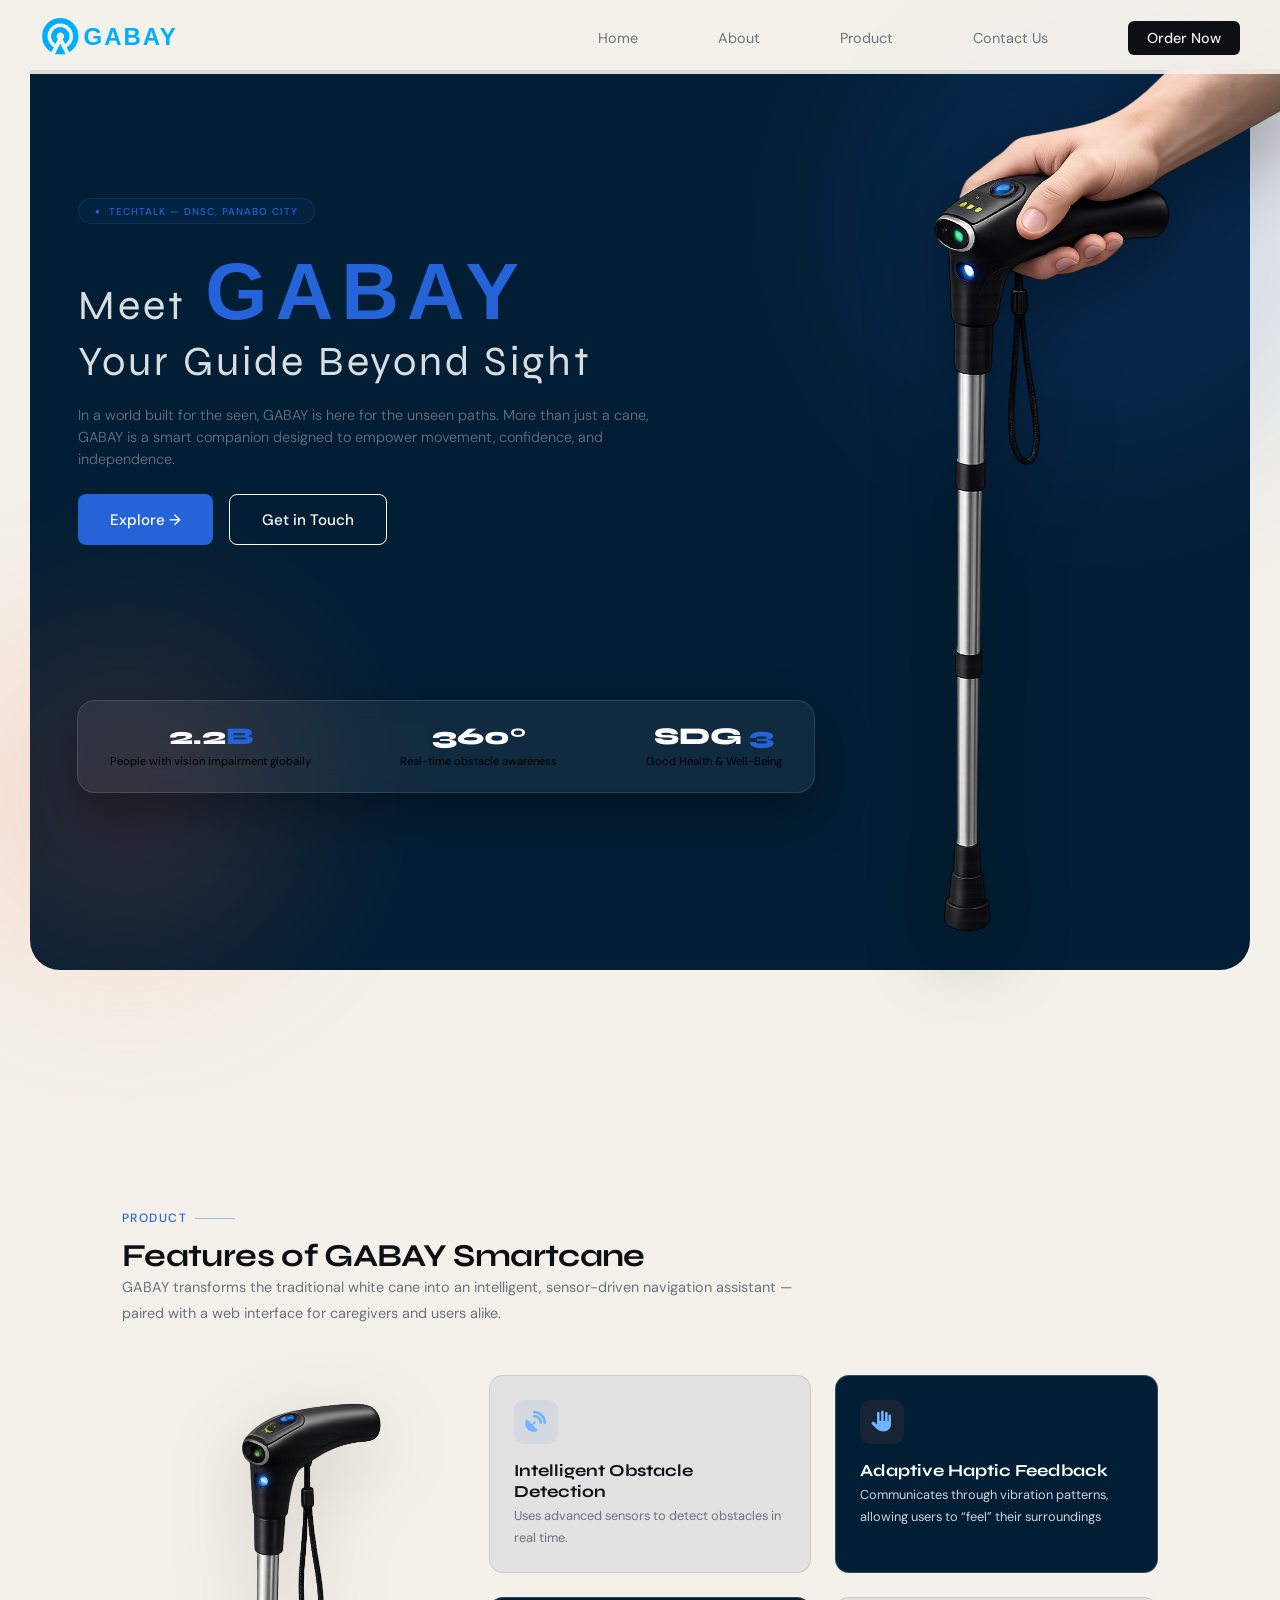
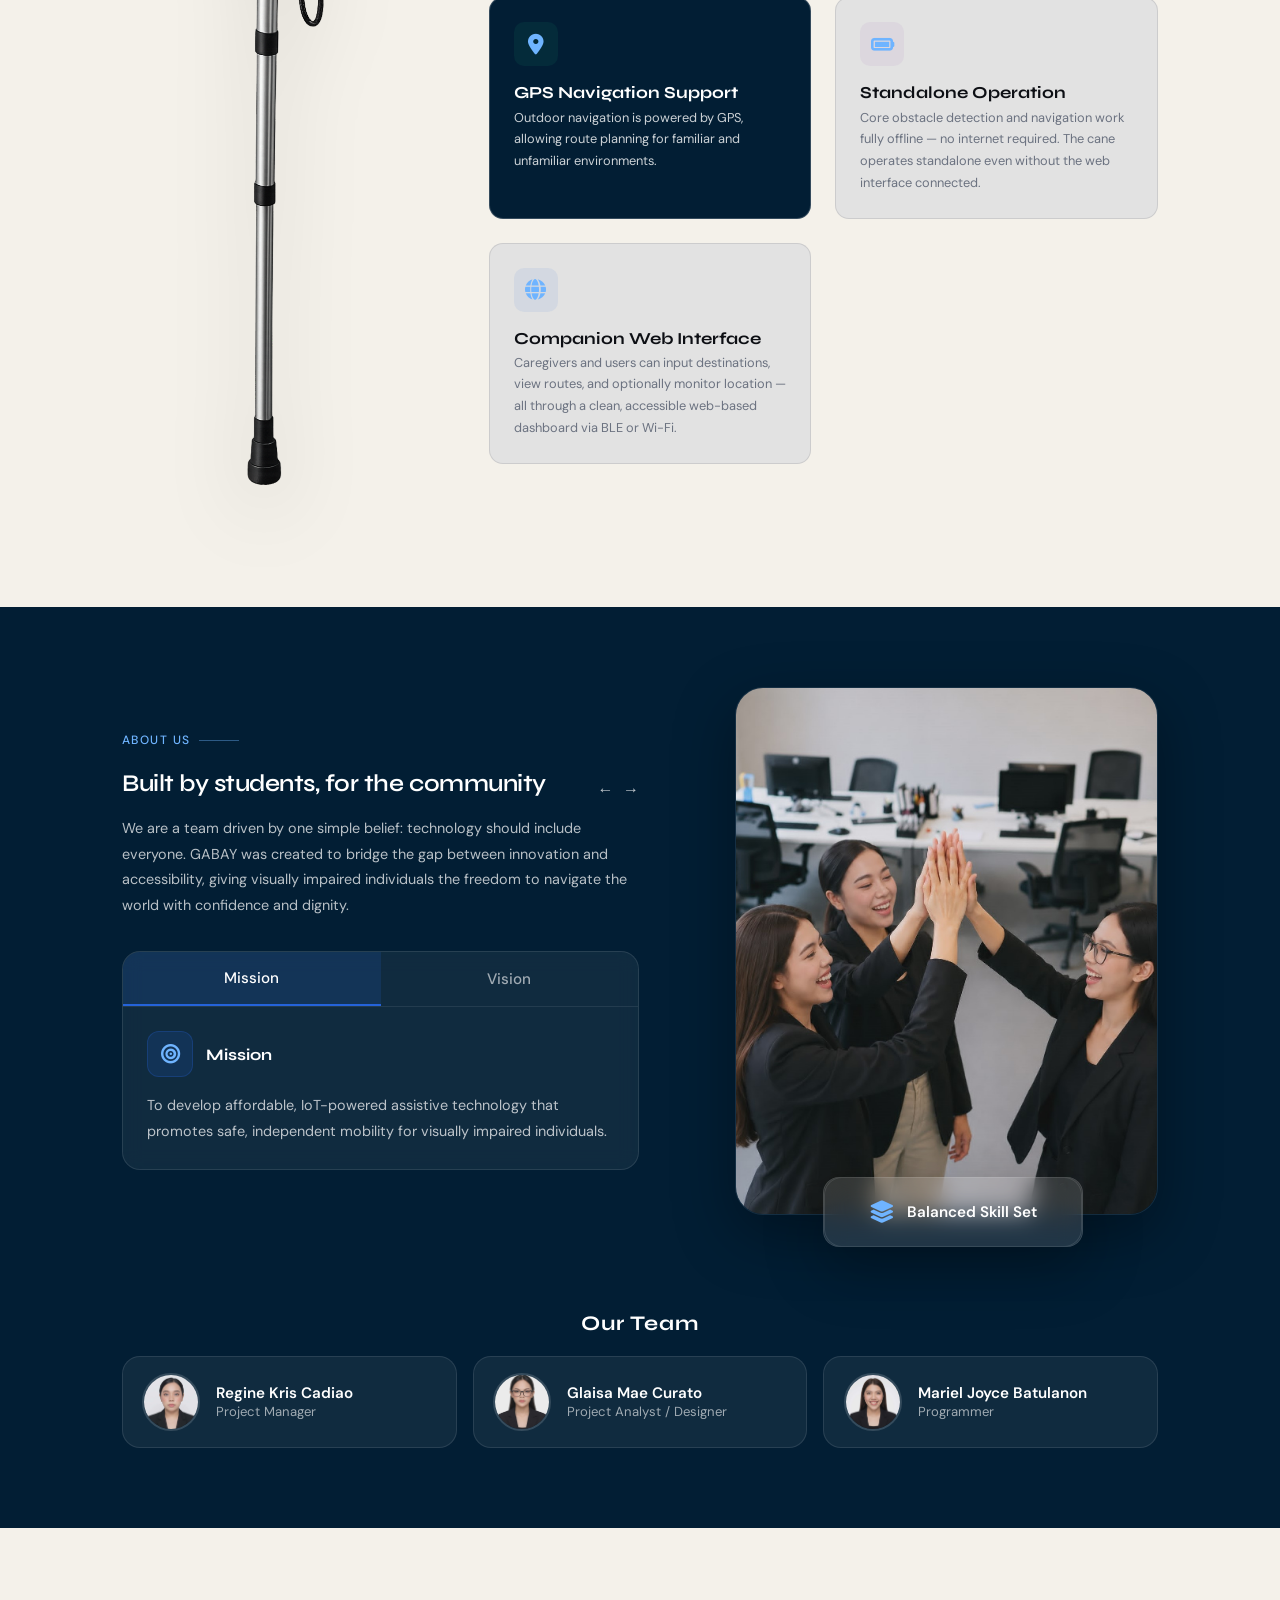
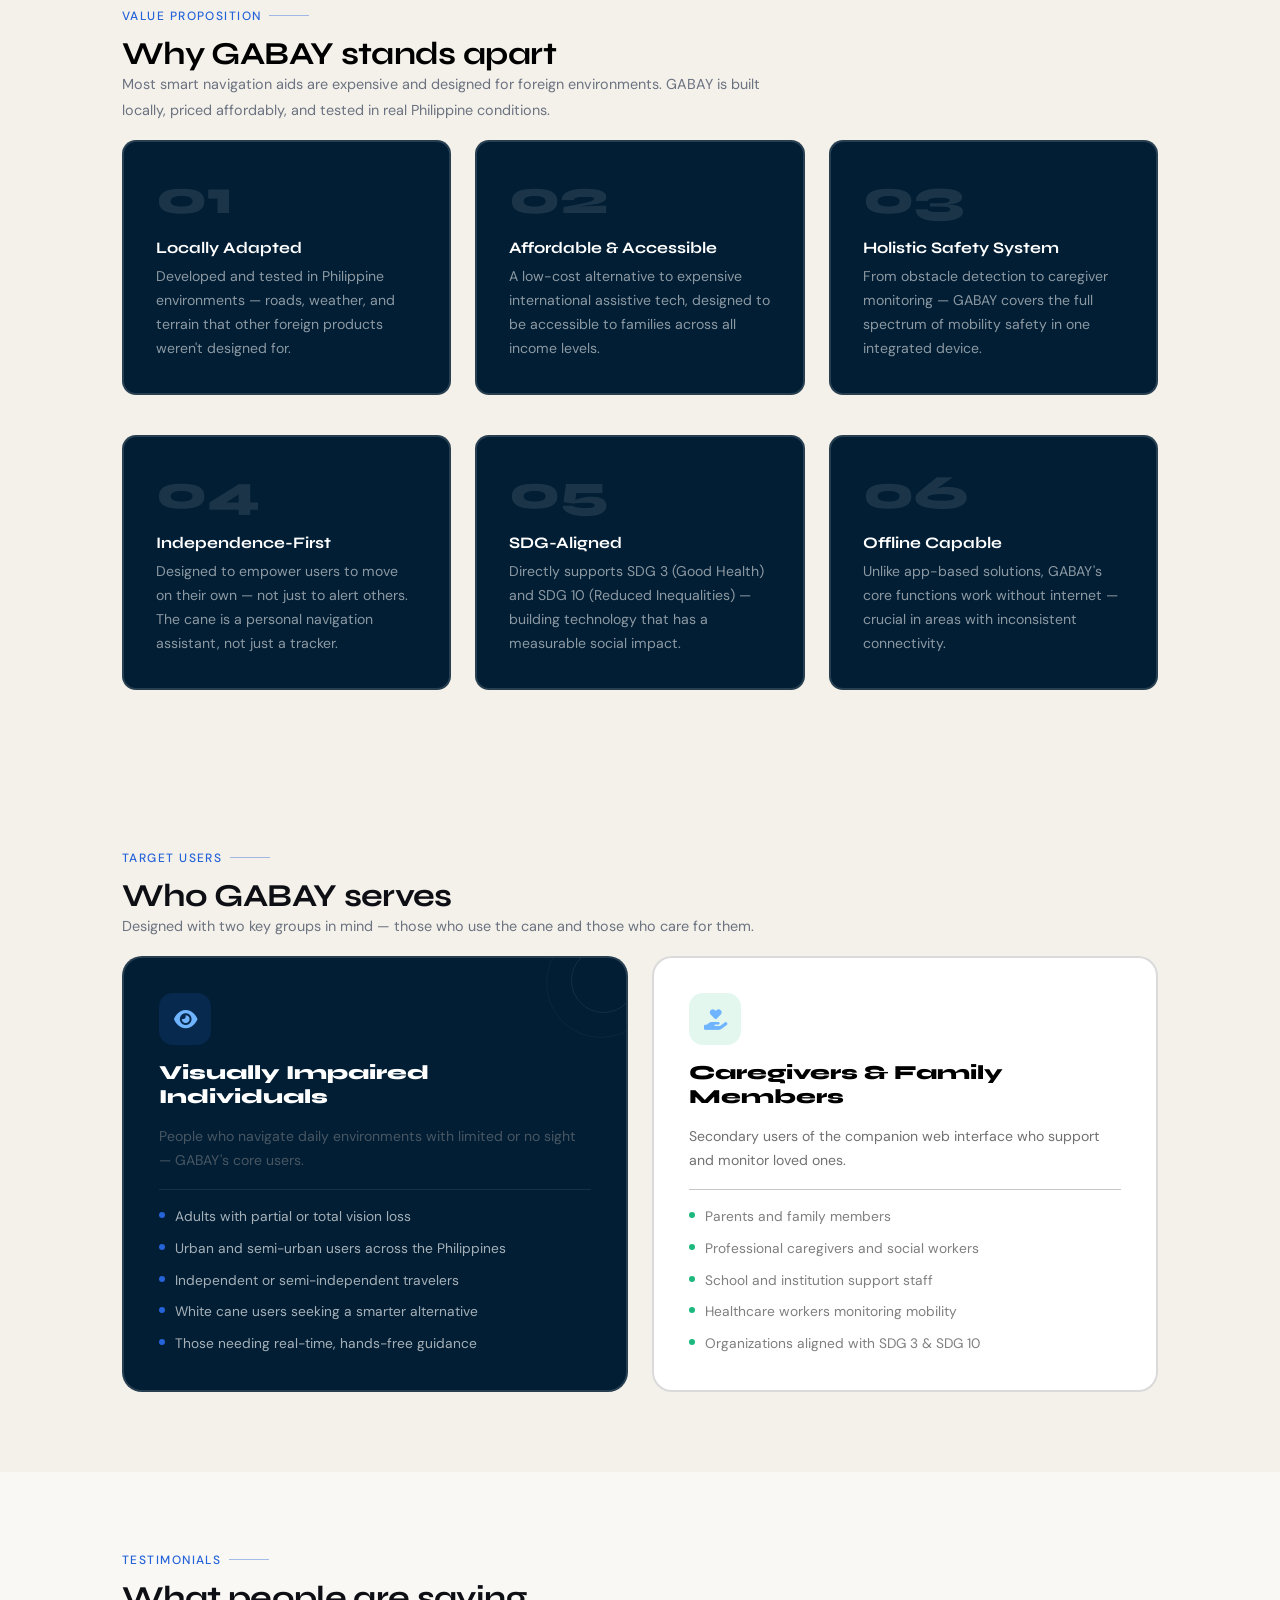
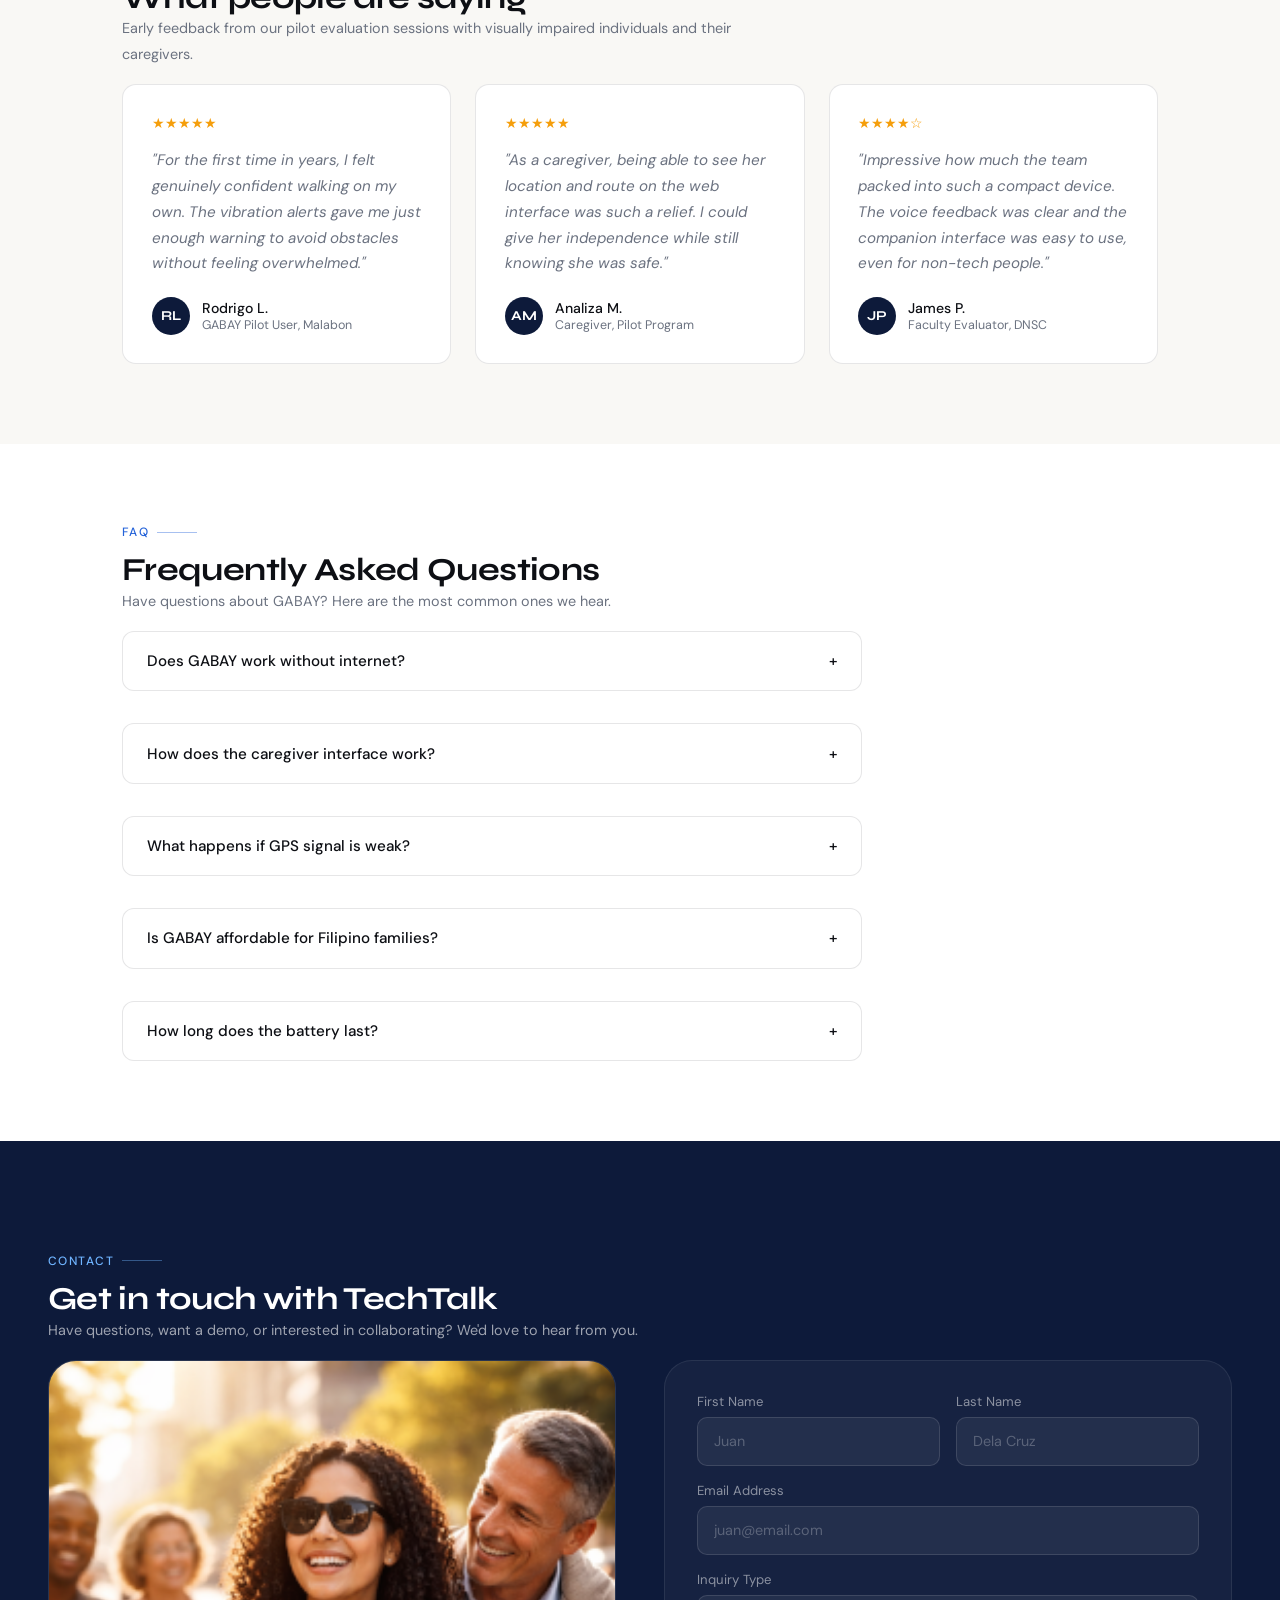
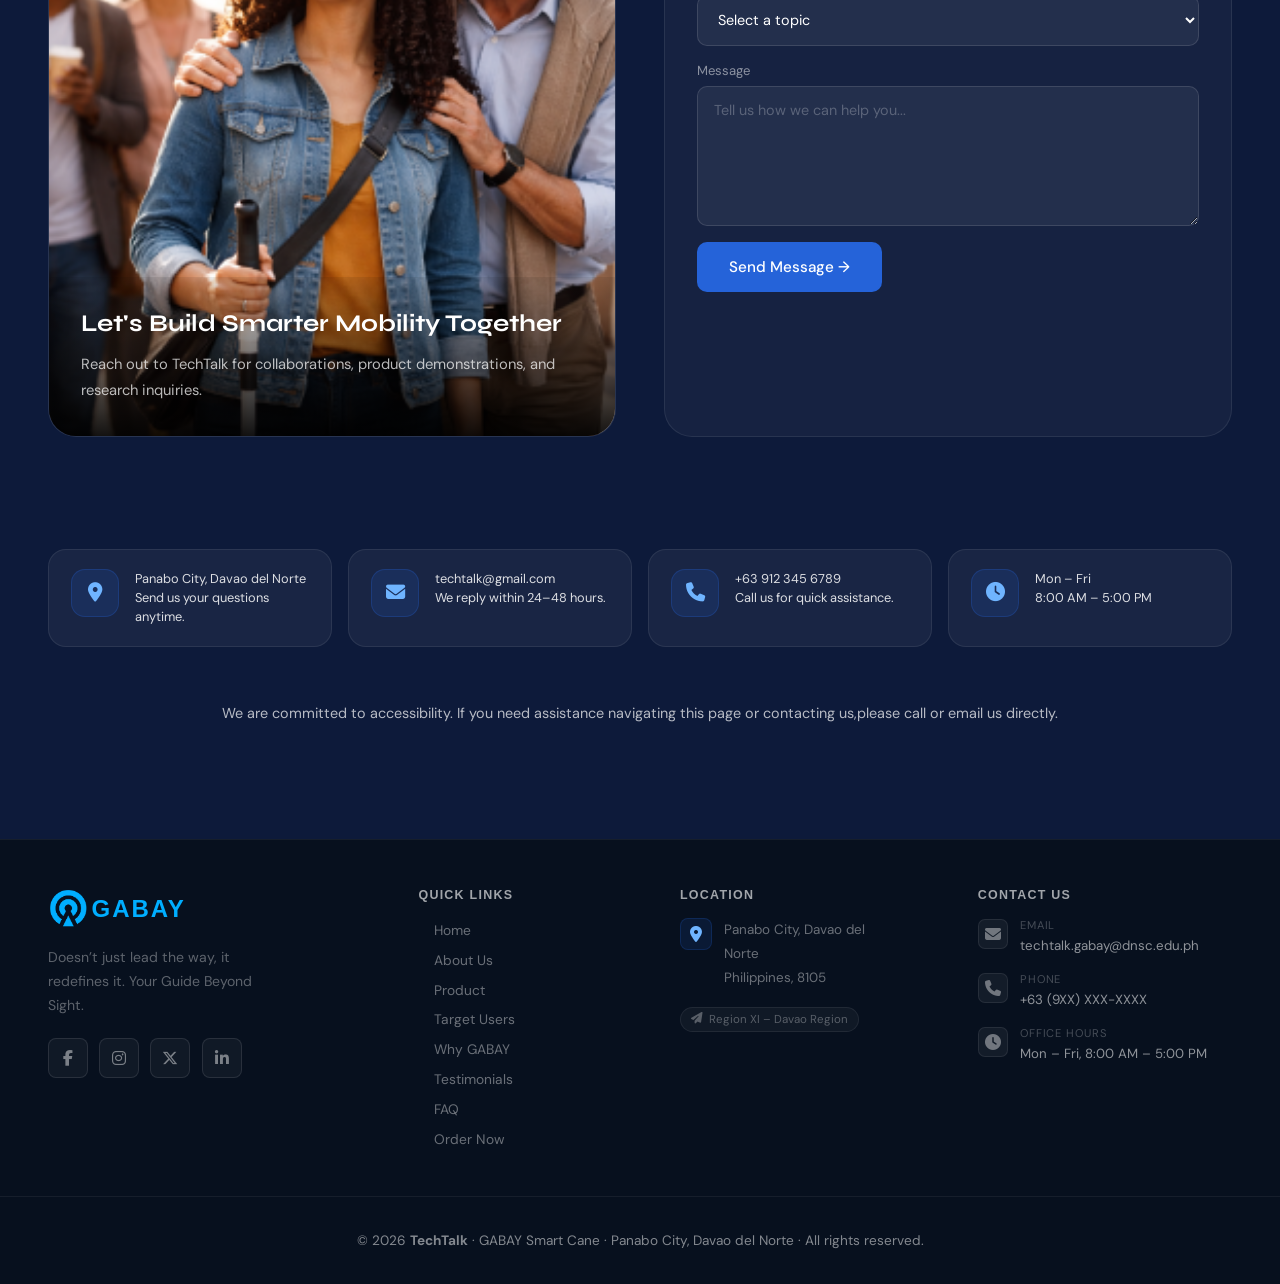
==== Gabay/index.html @ b5e3636e "Add files via upload" ====
<!DOCTYPE html>
<html lang="en">

<head>
    <meta charset="UTF-8">
    <meta name="viewport" content="width=device-width, initial-scale=1.0">
    <title>GABAY — Smart Cane Navigation System | TechTalk</title>
    <link rel="preconnect" href="https://fonts.googleapis.com">
    <link
        href="https://fonts.googleapis.com/css2?family=Syne:wght@400;600;700;800&family=DM+Sans:ital,wght@0,300;0,400;0,500;1,300&display=swap"
        rel="stylesheet">
    <link rel="stylesheet" href="https://cdnjs.cloudflare.com/ajax/libs/font-awesome/6.5.0/css/all.min.css">
    <link rel="stylesheet" href="css/index.css">
</head>

<body>

    <!--------------------------- NAV --------------------------->
    <nav id="navbar">
        <a href="#home" class="nav-logo">
            <img src="images/GABAY_Logo.png" alt="GABAY Logo" class="nav-logo-img">
            <span>GABAY</span>
        </a>
        <ul class="nav-links" id="navLinks">
            <li><a href="#home">Home</a></li>
            <li><a href="#about">About</a></li>
            <li><a href="#product">Product</a></li>
            <li><a href="#contact">Contact Us</a></li>
            <li><a href="order.html" class="nav-cta">Order Now</a></li>
        </ul>
        <button class="hamburger" id="hamburger" aria-label="Toggle menu">
            <span></span><span></span><span></span>
        </button>
    </nav>

    <!--------------------------- HOME --------------------------->
    <div class="hero-wrapper">
        <section id="home">

            <div class="hero-grid-bg"></div>
            <div class="hero-blob blob1"></div>
            <div class="hero-blob blob2"></div>
            <div class="hero-content">
                <div class="hero-tag">TechTalk — DNSC, Panabo City</div>
                <h1><span class="hero-subtitle">Meet</span> <em>GABAY</em><br> <span class="hero-subtitle">Your Guide
                        Beyond Sight</span></h1>
                <p class="hero-sub">In a world built for the seen, GABAY is here for the unseen paths. More than just a
                    cane, GABAY is a smart companion designed to empower movement, confidence, and independence. </p>

                <img src="images/Canee.png" alt="Smart Cane" class="hero-image">
                <div class="hero-actions">
                    <a href="#product" class="btn-primary">Explore →</a>
                    <a href="#contact" class="btn-outline">Get in Touch</a>
                </div>
                <div class="hero-stats-card">

                    <div class="hero-stats">
                        <div class="stat">
                            <div class="stat-num">2.2<span>B</span></div>
                            <div class="stat-label">People with vision impairment globally</div>
                        </div>

                        <div class="stat">
                            <div class="stat-num">360°</div>
                            <div class="stat-label">Real-time obstacle awareness</div>
                        </div>

                        <div class="stat">
                            <div class="stat-num">SDG <span>3</span></div>
                            <div class="stat-label">Good Health & Well-Being</div>
                        </div>
                    </div>

                </div>
            </div>
        </section>
    </div>

    <!--------------------------- PRODUCT --------------------------->
    <section id="product">
        <div class="section-wrap">
            <div class="section-label reveal">Product</div>
            <h2 class="reveal">Features of GABAY Smartcane</h2>
            <p class="section-intro reveal">GABAY transforms the traditional white cane into an intelligent,
                sensor-driven navigation assistant — paired with a web interface for caregivers and users alike.</p>
            <div class="product-layout">
                <div class="product-image-box">
                    <img src="images/Cane.png" alt="Smart Cane" class="product-image">
                </div>
                <div class="features-grid">
                    <div class="feature-card reveal">
                        <div class="feature-icon"><i class="fa-solid fa-satellite-dish"></i></i></div>
                        <h3> Intelligent Obstacle Detection</h3>
                        <p>Uses advanced sensors to detect obstacles in real time.
                    </div>
                    <div class="feature-card reveal">
                        <div class="feature-icon"><i class="fa-solid fa-hand"></i></div>
                        <h3> Adaptive Haptic Feedback</h3>
                        <p>Communicates through vibration patterns, allowing users to “feel” their surroundings
                    </div>

                    <div class="feature-card reveal">
                        <div class="feature-icon"><i class="fa-solid fa-location-dot"></i></div>
                        <h3>GPS Navigation Support</h3>
                        <p>Outdoor navigation is powered by GPS, allowing route planning for familiar and unfamiliar
                            environments.</p>
                    </div>

                    <div class="feature-card reveal">
                        <div class="feature-icon"><i class="fa-solid fa-battery-full"></i></div>
                        <h3> Standalone Operation</h3>
                        <p>Core obstacle detection and navigation work fully offline — no internet required. The
                            cane
                            operates standalone even without the web interface connected.</p>
                    </div>

                    <div class="feature-card reveal">
                        <div class="feature-icon"><i class="fa-solid fa-globe"></i></div>
                        <h3>Companion Web Interface</h3>
                        <p>Caregivers and users can input destinations, view routes, and optionally monitor location
                            —
                            all
                            through a clean, accessible web-based dashboard via BLE or Wi-Fi.</p>
                    </div>
                </div>
            </div>
        </div>
    </section>

    <!--------------------------- ABOUT --------------------------->
    <section id="about">

        <div class="section-wrap">

            <!-- TOP GRID -->
            <div class="about-grid">

                <!-- LEFT -->
                <div class="about-text-block reveal">

                    <div class="section-label">
                        About Us
                    </div>

                    <div class="about-slider">

                        <!-- TOP ROW: title + arrows -->
                        <div class="about-slider-header">
                            <h2 class="about-title">
                                Built by students, for the community
                            </h2>

                            <div class="about-slider-controls">
                                <button onclick="showAbout('text1')">←</button>
                                <button onclick="showAbout('text2')">→</button>
                            </div>
                        </div>

                        <!-- SLIDER TEXT -->
                        <p class="about-text active" id="text1">
                            We are a team driven by one simple belief: technology should include everyone.

                            GABAY was created to bridge the gap between innovation and accessibility, giving visually
                            impaired individuals the freedom to navigate the world with confidence and dignity.
                        </p>

                        <p class="about-text" id="text2">
                            By combining smart technology with purposeful design, we aim to turn everyday challenges
                            into
                            opportunities for independence. GABAY is not just a product, it’s a step toward a more
                            inclusive future, where no one is left behind.
                        </p>

                    </div>


                    <!-- MISSION VISION -->
                    <div class="mv-box">

                        <!-- TABS -->
                        <div class="mv-tabs">
                            <button class="mv-tab active" onclick="showMV('mission', this)">
                                Mission
                            </button>

                            <button class="mv-tab" onclick="showMV('vision', this)">
                                Vision
                            </button>
                        </div>

                        <!-- MISSION -->
                        <div class="mv-content active" id="mission">

                            <div class="mv-header">
                                <div class="mv-icon">
                                    <i class="fa-solid fa-bullseye"></i>
                                </div>

                                <h4>
                                    Mission
                                </h4>
                            </div>

                            <p>
                                To develop affordable, IoT-powered assistive
                                technology that promotes safe, independent
                                mobility for visually impaired individuals.
                            </p>

                        </div>

                        <!-- VISION -->
                        <div class="mv-content" id="vision">

                            <div class="mv-header">
                                <div class="mv-icon">
                                    <i class="fa-solid fa-eye"></i>
                                </div>

                                <h4>
                                    Vision
                                </h4>
                            </div>

                            <p>
                                A world where every visually impaired person
                                can navigate their surroundings safely and
                                confidently with the help of smart technology.
                            </p>

                        </div>

                    </div>

                </div>

                <!-- RIGHT PHOTO -->
                <div class="about-photo-wrap reveal">

                    <img src="images/team.jpg" alt="About GABAY" class="about-photo">


                    <!-- ABOUT CARDS -->
                    <div class="about-floating-card reveal">
                        <div class="about-rotating-card">
                            <div class="about-slide active">
                                <i class="fa-solid fa-heart"></i>
                                <h4>Human-Centered Innovation</h4>
                            </div>

                            <div class="about-slide">
                                <i class="fa-solid fa-layer-group"></i>
                                <h4>Balanced Skill Set</h4>
                            </div>

                            <div class="about-slide">
                                <i class="fa-solid fa-bullseye"></i>
                                <h4>Purpose Driven</h4>
                            </div>
                        </div>
                    </div>
                </div>

            </div>

            <!-- TEAM HEADER -->
            <div class="header reveal">
                <h3>Our Team</h3>
            </div>

            <!-- TEAM ROW -->
            <div class="team-row reveal">

                <div class="team-pill">

                    <div class="team-avatar">
                        <img src="images/regine.jpg" alt="Regine Kris Cadiao">
                    </div>

                    <div class="team-info">
                        <div class="team-name">
                            Regine Kris Cadiao
                        </div>

                        <div class="team-role">
                            Project Manager
                        </div>
                    </div>

                </div>

                <div class="team-pill">

                    <div class="team-avatar">
                        <img src="images/glaisa.jpg" alt="Glaisa Mae Curato">
                    </div>

                    <div class="team-info">
                        <div class="team-name">
                            Glaisa Mae Curato
                        </div>

                        <div class="team-role">
                            Project Analyst / Designer
                        </div>
                    </div>

                </div>

                <div class="team-pill">

                    <div class="team-avatar">
                        <img src="images/mariel.jpg" alt="Mariel Joyce Batulanon">
                    </div>

                    <div class="team-info">
                        <div class="team-name">
                            Mariel Joyce Batulanon
                        </div>

                        <div class="team-role">
                            Programmer
                        </div>
                    </div>

                </div>

            </div>

        </div>

    </section>

    <!--------------------------- VALUE PROPOSITION --------------------------->
    <section id="value">
        <div class="section-wrap">
            <div class="section-label reveal">Value Proposition</div>
            <h2 class="reveal">Why GABAY stands apart</h2>
            <p class="section-intro reveal">Most smart navigation aids are expensive and designed for foreign
                environments. GABAY is built locally, priced affordably, and tested in real Philippine conditions.</p>
            <div class="value-grid reveal">
                <div class="value-item">
                    <div class="value-num">01</div>
                    <h3>Locally Adapted</h3>
                    <p>Developed and tested in Philippine environments — roads, weather, and terrain that other foreign
                        products weren't designed for.</p>
                </div>
                <div class="value-item">
                    <div class="value-num">02</div>
                    <h3>Affordable & Accessible</h3>
                    <p>A low-cost alternative to expensive international assistive tech, designed to be accessible to
                        families across all income levels.</p>
                </div>
                <div class="value-item">
                    <div class="value-num">03</div>
                    <h3>Holistic Safety System</h3>
                    <p>From obstacle detection to caregiver monitoring — GABAY covers the full spectrum of mobility
                        safety in one integrated device.</p>
                </div>
                <div class="value-item">
                    <div class="value-num">04</div>
                    <h3>Independence-First</h3>
                    <p>Designed to empower users to move on their own — not just to alert others. The cane is a personal
                        navigation assistant, not just a tracker.</p>
                </div>
                <div class="value-item">
                    <div class="value-num">05</div>
                    <h3>SDG-Aligned</h3>
                    <p>Directly supports SDG 3 (Good Health) and SDG 10 (Reduced Inequalities) — building technology
                        that has a measurable social impact.</p>
                </div>
                <div class="value-item">
                    <div class="value-num">06</div>
                    <h3>Offline Capable</h3>
                    <p>Unlike app-based solutions, GABAY's core functions work without internet — crucial in areas with
                        inconsistent connectivity.</p>
                </div>
            </div>
        </div>
    </section>


    <!--------------------------- TARGET MARKET --------------------------->
    <section id="market">
        <div class="section-wrap">
            <div class="section-label reveal">Target Users</div>
            <h2 class="reveal">Who GABAY serves</h2>
            <p class="section-intro reveal">Designed with two key groups in mind — those who use the cane and those who
                care for them.</p>

            <div class="market-grid reveal">

                <!-- CARD 1 -->
                <div class="market-card card-primary">
                    <div class="card-deco"></div>
                    <div class="card-deco-2"></div>
                    <div class="card-icon icon-blue">
                        <i class="fa-solid fa-eye"></i>
                    </div>
                    <h3>Visually Impaired Individuals</h3>
                    <p>People who navigate daily environments with limited or no sight — GABAY's core users.</p>
                    <div class="card-divider"></div>
                    <ul>
                        <li>Adults with partial or total vision loss</li>
                        <li>Urban and semi-urban users across the Philippines</li>
                        <li>Independent or semi-independent travelers</li>
                        <li>White cane users seeking a smarter alternative</li>
                        <li>Those needing real-time, hands-free guidance</li>
                    </ul>
                </div>

                <!-- CARD 2 -->
                <div class="market-card card-secondary">
                    <div class="card-deco"></div>
                    <div class="card-deco-2"></div>
                    <div class="card-icon icon-green">
                        <i class="fa-solid fa-hand-holding-heart"></i>
                    </div>
                    <h3>Caregivers & Family Members</h3>
                    <p>Secondary users of the companion web interface who support and monitor loved ones.</p>
                    <div class="card-divider"></div>
                    <ul>
                        <li>Parents and family members</li>
                        <li>Professional caregivers and social workers</li>
                        <li>School and institution support staff</li>
                        <li>Healthcare workers monitoring mobility</li>
                        <li>Organizations aligned with SDG 3 & SDG 10</li>
                    </ul>
                </div>

            </div>
        </div>
    </section>

    <!--------------------------- TESTIMONIALS --------------------------->
    <section id="testimonials">
        <div class="section-wrap">
            <div class="section-label reveal">Testimonials</div>
            <h2 class="reveal">What people are saying</h2>
            <p class="section-intro reveal">Early feedback from our pilot evaluation sessions with visually impaired
                individuals and their caregivers.</p>
            <div class="testimonial-grid reveal">
                <div class="testimonial-card">
                    <div class="stars">★★★★★</div>
                    <p>"For the first time in years, I felt genuinely confident walking on my own. The vibration alerts
                        gave me just enough warning to avoid obstacles without feeling overwhelmed."</p>
                    <div class="testimonial-author">
                        <div class="author-avatar">RL</div>
                        <div>
                            <div class="author-name">Rodrigo L.</div>
                            <div class="author-role">GABAY Pilot User, Malabon</div>
                        </div>
                    </div>
                </div>
                <div class="testimonial-card">
                    <div class="stars">★★★★★</div>
                    <p>"As a caregiver, being able to see her location and route on the web interface was such a relief.
                        I could give her independence while still knowing she was safe."</p>
                    <div class="testimonial-author">
                        <div class="author-avatar">AM</div>
                        <div>
                            <div class="author-name">Analiza M.</div>
                            <div class="author-role">Caregiver, Pilot Program</div>
                        </div>
                    </div>
                </div>
                <div class="testimonial-card">
                    <div class="stars">★★★★☆</div>
                    <p>"Impressive how much the team packed into such a compact device. The voice feedback was clear and
                        the companion interface was easy to use, even for non-tech people."</p>
                    <div class="testimonial-author">
                        <div class="author-avatar">JP</div>
                        <div>
                            <div class="author-name">James P.</div>
                            <div class="author-role">Faculty Evaluator, DNSC</div>
                        </div>
                    </div>
                </div>
            </div>
        </div>
    </section>

    <!--------------------------- FAQs --------------------------->
    <section id="faq" style="background: white;">
        <div class="section-wrap">
            <div class="section-label reveal">FAQ</div>
            <h2 class="reveal">Frequently Asked Questions</h2>
            <p class="section-intro reveal">Have questions about GABAY? Here are the most common ones we hear.</p>
            <div class="faq-list reveal">
                <div class="faq-item">
                    <button class="faq-q" onclick="toggleFaq(this)">Does GABAY work without internet?
                        <span>+</span></button>
                    <div class="faq-a">Yes. The core functions — obstacle detection, haptic feedback, and voice guidance
                        — work fully offline. The internet is only needed for the companion web interface's location
                        monitoring and route input features.</div>
                </div>
                <div class="faq-item">
                    <button class="faq-q" onclick="toggleFaq(this)">How does the caregiver interface work?
                        <span>+</span></button>
                    <div class="faq-a">Caregivers access a web-based dashboard through any browser. They can input the
                        user's destination, view the planned route, and optionally monitor the user's GPS location in
                        real time. The cane connects via BLE or Wi-Fi.</div>
                </div>
                <div class="faq-item">
                    <button class="faq-q" onclick="toggleFaq(this)">What happens if GPS signal is weak?
                        <span>+</span></button>
                    <div class="faq-a">GPS accuracy can be affected by tall buildings or signal interference. In such
                        cases, the smart cane's obstacle detection still operates fully. Route guidance may be less
                        precise but core safety features remain unaffected.</div>
                </div>
                <div class="faq-item">
                    <button class="faq-q" onclick="toggleFaq(this)">Is GABAY affordable for Filipino families?
                        <span>+</span></button>
                    <div class="faq-a">Yes. Affordability was a primary design goal. GABAY uses locally-sourced,
                        low-cost components to create a practical alternative to expensive imported assistive
                        technology.</div>
                </div>
                <div class="faq-item">
                    <button class="faq-q" onclick="toggleFaq(this)">How long does the battery last?
                        <span>+</span></button>
                    <div class="faq-a">Battery life depends on active features (GPS, BLE, camera). We are currently
                        optimizing power consumption for typical daily use scenarios. The device is rechargeable via
                        USB.</div>
                </div>
            </div>
        </div>
    </section>

    <!--------------------------- CONTACT --------------------------->
    <section id="contact">
        <div class="section-wrap">

            <div class="section-label reveal">Contact</div>

            <h2 class="reveal">Get in touch with TechTalk</h2>

            <p class="section-intro reveal">
                Have questions, want a demo, or interested in collaborating?
                We'd love to hear from you.
            </p>

            <!-- TOP LAYOUT -->
            <div class="contact-wrap reveal">

                <!-- LEFT PHOTO -->
                <div class="contact-photo-box">
                    <img src="images/contact-photo.PNG" alt="TechTalk Team" class="contact-photo">

                    <div class="contact-photo-overlay">
                        <h3>Let's Build Smarter Mobility Together</h3>
                        <p>
                            Reach out to TechTalk for collaborations,
                            product demonstrations, and research inquiries.
                        </p>
                    </div>
                </div>

                <!-- RIGHT FORM -->
                <form class="contact-form" onsubmit="handleSubmit(event)">

                    <div class="form-row">
                        <div class="form-group">
                            <label>First Name</label>
                            <input type="text" placeholder="Juan" required>
                        </div>

                        <div class="form-group">
                            <label>Last Name</label>
                            <input type="text" placeholder="Dela Cruz" required>
                        </div>
                    </div>

                    <div class="form-group">
                        <label>Email Address</label>
                        <input type="email" placeholder="juan@email.com" required>
                    </div>

                    <div class="form-group">
                        <label>Inquiry Type</label>

                        <select>
                            <option value="">Select a topic</option>
                            <option value="demo">Product Demo</option>
                            <option value="collab">Collaboration</option>
                            <option value="research">Research Inquiry</option>
                            <option value="other">Other</option>
                        </select>
                    </div>

                    <div class="form-group">
                        <label>Message</label>
                        <textarea placeholder="Tell us how we can help you..."></textarea>
                    </div>

                    <button type="submit" class="btn-submit">
                        Send Message →
                    </button>

                    <div class="form-success" id="formSuccess">
                        ✅ Message sent! We'll get back to you within 24–48 hours.
                    </div>

                </form>
            </div>

            <!-- BOTTOM CONTACT CARDS -->
            <div class="contact-cards reveal">

                <div class="contact-card">
                    <div class="contact-card-icon"><i class="fa-solid fa-location-dot"></i></div>
                    <div class="contact-card-text">
                        <p>Panabo City, Davao del Norte<br>Send us your questions anytime.</p>
                    </div>
                </div>

                <div class="contact-card">
                    <div class="contact-card-icon"><i class="fa-solid fa-envelope"></i></div>
                    <div class="contact-card-text">
                        <p><a href="mailto:techtalk@gmail.com">techtalk@gmail.com</a><br>We reply within 24–48 hours.
                        </p>
                    </div>
                </div>

                <div class="contact-card">
                    <div class="contact-card-icon"><i class="fa-solid fa-phone"></i></div>
                    <div class="contact-card-text">
                        <p>+63 912 345 6789<br>Call us for quick assistance.</p>
                    </div>
                </div>

                <div class="contact-card">
                    <div class="contact-card-icon"><i class="fa-solid fa-clock"></i></div>
                    <div class="contact-card-text">
                        <p>Mon – Fri<br>8:00 AM – 5:00 PM</p>
                    </div>
                </div>

                <div class="contact-bottom">
                    <p>We are committed to accessibility. If you need assistance
                        navigating this page or contacting us,please call or email us directly.</p>
                </div>

            </div>

        </div>
    </section>


    <!-- FOOTER -->
    <footer>
        <div class="footer-wrap">

            <!-- COL 1: Brand -->
            <div class="footer-brand">
                <a href="#home" class="nav-logo">
                    <img src="images/GABAY_Logo.png" alt="GABAY Logo" class="nav-logo-img">
                    <span>GABAY</span>
                </a>
                <p class="footer-phrase">Doesn’t just lead the way, it redefines it.
                    Your Guide Beyond Sight.</p>
                <div class="footer-socials">
                    <a href="#" class="social-icon" aria-label="Facebook">
                        <i class="fa-brands fa-facebook-f"></i>
                    </a>
                    <a href="#" class="social-icon" aria-label="Instagram">
                        <i class="fa-brands fa-instagram"></i>
                    </a>
                    <a href="#" class="social-icon" aria-label="X / Twitter">
                        <i class="fa-brands fa-x-twitter"></i>
                    </a>
                    <a href="#" class="social-icon" aria-label="LinkedIn">
                        <i class="fa-brands fa-linkedin-in"></i>
                    </a>
                </div>
            </div>

            <!-- COL 2: Quick Links -->
            <div class="footer-col">
                <h4 class="footer-col-title">Quick Links</h4>
                <ul class="footer-links">
                    <li><a href="index.html#home">Home</a></li>
                    <li><a href="index.html#about">About Us</a></li>
                    <li><a href="index.html#product">Product</a></li>
                    <li><a href="index.html#market">Target Users</a></li>
                    <li><a href="index.html#value">Why GABAY</a></li>
                    <li><a href="index.html#testimonials">Testimonials</a></li>
                    <li><a href="index.html#faq">FAQ</a></li>
                    <li><a href="order.html">Order Now</a></li>
                </ul>
            </div>

            <!-- COL 3: Location -->
            <div class="footer-col">
                <h4 class="footer-col-title">Location</h4>
                <div class="footer-location">
                    <div class="footer-loc-icon">
                        <i class="fa-solid fa-location-dot"></i>
                    </div>
                    <p>Panabo City, Davao del
                        Norte<br>Philippines, 8105</p>
                </div>
                <div class="footer-map-badge">
                    <i class="fa-solid fa-paper-plane"></i>
                    Region XI – Davao Region
                </div>
            </div>

            <!-- COL 4: Contact -->
            <div class="footer-col">
                <h4 class="footer-col-title">Contact Us</h4>
                <ul class="footer-contact-list">
                    <li>
                        <div class="fc-icon">
                            <i class="fa-solid fa-envelope"></i>
                        </div>
                        <div>
                            <span class="fc-label">Email</span>
                            <a href="mailto:techtalk.gabay@dnsc.edu.ph">techtalk.gabay@dnsc.edu.ph</a>
                        </div>
                    </li>
                    <li>
                        <div class="fc-icon">
                            <i class="fa-solid fa-phone"></i>
                        </div>
                        <div>
                            <span class="fc-label">Phone</span>
                            <a href="tel:+63XXXXXXXXXX">+63 (9XX) XXX-XXXX</a>
                        </div>
                    </li>
                    <li>
                        <div class="fc-icon">
                            <i class="fa-solid fa-clock"></i>
                        </div>
                        <div>
                            <span class="fc-label">Office Hours</span>
                            <span>Mon – Fri, 8:00 AM – 5:00 PM</span>
                        </div>
                    </li>
                </ul>
            </div>

        </div>

        <div class="footer-bottom">
            <div class="footer-bottom-inner">
                <p>© 2026 <strong>TechTalk</strong> · GABAY Smart Cane · Panabo City, Davao del Norte · All rights
                    reserved.</p>

            </div>
        </div>
    </footer>

    <script>
        // Hamburger menu
        const hamburger = document.getElementById('hamburger');
        const navLinks = document.getElementById('navLinks');
        hamburger.addEventListener('click', () => {
            navLinks.classList.toggle('open');
        });
        navLinks.querySelectorAll('a').forEach(a => {
            a.addEventListener('click', () => navLinks.classList.remove('open'));
        });
        // textblock
        function showAbout(id) {
            document.querySelectorAll('.about-text').forEach(p => {
                p.classList.remove('active');
            });

            document.getElementById(id).classList.add('active');
        }
        // mission/vission reveal
        function showMV(id, btn) {

            // remove active from all tabs
            document.querySelectorAll('.mv-tab').forEach(tab => {
                tab.classList.remove('active');
            });

            // remove active from all contents
            document.querySelectorAll('.mv-content').forEach(content => {
                content.classList.remove('active');
            });

            // activate clicked tab
            btn.classList.add('active');

            // show matching content
            document.getElementById(id).classList.add('active');
        }

        // About Card


        const slides = document.querySelectorAll(".about-slide");
        let current = 0;

        function showNextSlide() {

            const currentSlide = slides[current];

            // exit animation
            currentSlide.classList.add("exit");
            currentSlide.classList.remove("active");

            // next index
            current = (current + 1) % slides.length;

            const nextSlide = slides[current];

            // reset next slide position
            nextSlide.classList.remove("exit");

            // small delay for smooth bottom entry
            setTimeout(() => {
                nextSlide.classList.add("active");
            }, 200);
        }

        // start loop every 3 seconds
        setInterval(showNextSlide, 3000);

        // Scroll reveal
        const reveals = document.querySelectorAll('.reveal');
        const observer = new IntersectionObserver((entries) => {
            entries.forEach((entry, i) => {
                if (entry.isIntersecting) {
                    setTimeout(() => entry.target.classList.add('visible'), 80);
                    observer.unobserve(entry.target);
                }
            });
        }, { threshold: 0.1 });
        reveals.forEach(el => observer.observe(el));

        // FAQ toggle
        function toggleFaq(btn) {
            const answer = btn.nextElementSibling;
            const isOpen = answer.classList.contains('open');
            document.querySelectorAll('.faq-a').forEach(a => a.classList.remove('open'));
            document.querySelectorAll('.faq-q').forEach(b => b.classList.remove('open'));
            if (!isOpen) {
                answer.classList.add('open');
                btn.classList.add('open');
            }
        }

        // Form submit
        function handleSubmit(e) {
            e.preventDefault();
            const btn = e.target.querySelector('.btn-submit');
            btn.textContent = 'Sending...';
            btn.disabled = true;
            setTimeout(() => {
                document.getElementById('formSuccess').style.display = 'block';
                btn.textContent = 'Sent ✓';
            }, 1200);
        }

        // Nav shadow on scroll
        window.addEventListener('scroll', () => {
            const nav = document.getElementById('navbar');
            nav.style.boxShadow = window.scrollY > 20 ? '0 2px 20px rgba(0,0,0,0.08)' : 'none';
        });
    </script>
</body>

</html>
---- Gabay/css/index.css ----
/* =============================================
   ROOT & RESET
============================================= */
:root {
    --ink: #0d0f14;
    --paper: #f4f1ea;
    --accent: #2563d9;
    --accent2: #ff6b35;
    --accent3: #1db87e;
    --muted: #6b7280;
    --border: rgba(13, 15, 20, 0.1);
    --card-bg: #ffffff;
    --section-alt: #0d1a3a;
}

*,
*::before,
*::after {
    box-sizing: border-box;
    margin: 0;
    padding: 0;
}

html {
    scroll-behavior: smooth;
}

body {
    font-family: 'DM Sans', sans-serif;
    background: var(--paper);
    color: var(--ink);
    overflow-x: hidden;
}

/* =============================================
   NAV
============================================= */
nav {
    position: fixed;
    top: 0;
    left: 0;
    right: 0;
    z-index: 100;
    display: flex;
    align-items: center;
    justify-content: space-between;
    padding: 1rem 2.5rem;
    background: rgba(244, 241, 234, 0.9);
    transition: all 0.3s;
}

.nav-logo {
    display: flex;
    align-items: center;
    gap: 0.1rem;
    text-decoration: none;
    font-family: sans-serif;
    font-size: 1.5rem;
    font-weight: 800;
    letter-spacing: 0.08em;
    color: #00AEFF;
}

.nav-logo-img {
    width: 42px;
    height: 42px;
    object-fit: contain;
}

.nav-links {
    display: flex;
    align-items: center;
    gap: 5rem;
    list-style: none;
}

.nav-links a {
    font-size: 0.9rem;
    font-weight: 400;
    color: var(--muted);
    text-decoration: none;
    transition: color 0.2s;
}

.nav-links a:hover {
    color: var(--ink);
}

.nav-cta {
    background: var(--ink) !important;
    color: var(--paper) !important;
    padding: 0.5rem 1.2rem;
    border-radius: 6px;
    font-weight: 500 !important;
    transition: opacity 0.2s !important;
}

.nav-cta:hover {
    opacity: 0.8 !important;
}

.hamburger {
    display: none;
    flex-direction: column;
    gap: 5px;
    cursor: pointer;
    background: none;
    border: none;
    padding: 4px;
}

.hamburger span {
    display: block;
    width: 22px;
    height: 2px;
    background: var(--ink);
    border-radius: 2px;
    transition: all 0.3s;
}

/* =============================================
   HERO
============================================= */
.hero-wrapper {
    overflow: visible;
    margin: 100px 30px;
    margin-top: 70px;
}

#home {
    position: relative;
    border-radius: 0 0 30px 30px;
    min-height: 100vh;
    display: flex;
    flex-direction: column;
    padding: 0rem 3rem 4rem;
    overflow: visible;
    background-color: #021E34;
}

.hero-image {
    position: absolute;
    bottom: -26.5rem;
    right: -26.4rem;
    overflow: visible;
    width: 600px;
    height: auto;
    z-index: 2;
    pointer-events: none;
    filter: drop-shadow(0px 20px 40px rgba(0, 0, 0, 0.4));
    animation: floatCane 4s ease-in-out infinite;
}


.hero-blob {
    position: absolute;
    border-radius: 50%;
    filter: blur(80px);
    opacity: 0.15;
    animation: drift 8s ease-in-out infinite alternate;
}

.blob1 {
    width: 500px;
    height: 500px;
    background: var(--accent);
    top: -100px;
    right: -100px;
}

.blob2 {
    width: 350px;
    height: 350px;
    background: var(--accent2);
    bottom: 0;
    left: -80px;
    animation-delay: -3s;
}

@keyframes drift {
    0% {
        transform: translate(0, 0) scale(1);
    }

    100% {
        transform: translate(30px, 20px) scale(1.05);
    }
}

.hero-content {
    position: relative;
    z-index: 1;
    max-width: 820px;
    text-align: left;
}

.hero-tag {
    display: inline-flex;
    align-items: center;
    gap: 0.5rem;
    font-size: 10px;
    font-weight: 500;
    letter-spacing: 0.1em;
    text-transform: uppercase;
    color: var(--accent);
    background: rgba(37, 99, 217, 0.08);
    border: 1px solid rgba(37, 99, 217, 0.2);
    padding: 0.35rem 1rem;
    border-radius: 20px;
    margin-bottom: 2rem;
    margin-top: 8rem;
    animation: fadeUp 0.6s ease both;
}

.hero-tag::before {
    content: '●';
    font-size: 0.5rem;
    animation: pulse 2s infinite;
}

@keyframes pulse {

    0%,
    100% {
        opacity: 1;
    }

    50% {
        opacity: 0.3;
    }
}

h1 {
    margin-bottom: 1rem;
    font-family: sans-serif;
    font-weight: 700;
    line-height: 0.90;
    letter-spacing: 0.05em;
    color: white;
    animation: fadeUp 0.6s ease 0.1s both;
    font-size: 3.7rem;
}

h1 em {
    font-style: normal;
    font-weight: 900;
    font-size: 5rem;
    letter-spacing: 0.10em;
    color: var(--accent);
}

h1 .hero-subtitle {
    font-family: 'Syne', sans-serif;
    font-size: 2.6rem;
    font-weight: 400;
    color: rgba(255, 255, 255, 0.85);
}

.hero-sub {
    margin-top: 1.5rem;
    font-size: 0.9rem;
    font-weight: 300;
    line-height: 1.5;
    color: var(--muted);
    max-width: 600px;
    animation: fadeUp 0.6s ease 0.2s both;
}

.hero-actions {
    margin-top: 1.5rem;
    display: flex;
    flex-wrap: wrap;
    gap: 1rem;
    justify-content: flex-start;
    animation: fadeUp 0.6s ease 0.3s both;
}

.btn-primary {
    background: var(--accent);
    color: white;
    padding: 0.9rem 2rem;
    border-radius: 8px;
    font-size: 0.95rem;
    font-weight: 500;
    text-decoration: none;
    border: none;
    cursor: pointer;
    transition: transform 0.2s, opacity 0.2s;
    display: inline-flex;
    align-items: center;
    gap: 0.5rem;
}

.btn-primary:hover {
    transform: translateY(-2px);
    opacity: 0.88;
}

.btn-outline {
    background: transparent;
    color: white;
    border: 1.5px solid white;
    padding: 0.9rem 2rem;
    border-radius: 8px;
    font-size: 0.95rem;
    font-weight: 500;
    text-decoration: none;
    cursor: pointer;
    transition: background 0.2s, color 0.2s;
}

.btn-outline:hover {
    background: var(--accent);
    color: var(--paper);
}

/* FLOATING STATS CARD */
.hero-stats-card {
    position: absolute;
    bottom: -15.5rem;
    left: 23rem;
    transform: translateX(-50%);
    width: 90%;
    max-width: 900px;
    background: rgba(255, 255, 255, 0.06);
    border: 1px solid rgba(255, 255, 255, 0.12);
    backdrop-filter: blur(12px);
    border-radius: 18px;
    padding: 1.5rem 2rem;
    box-shadow: 0 20px 50px rgba(0, 0, 0, 0.35);
    z-index: 5;
}

.hero-stats {
    display: flex;
    justify-content: space-between;
    flex-wrap: wrap;
    gap: 2rem;
    animation: fadeUp 0.6s ease 0.4s both;
}

.stat {
    text-align: center;
}

.stat-num {
    font-family: 'Syne', sans-serif;
    font-size: 1.5rem;
    font-weight: 800;
    color: white;
    line-height: 1;
}

.stat-num span {
    color: var(--accent);
}

.stat-label {
    font-size: 0.7rem;
    color: black;
    margin-top: 0.3rem;
}

@keyframes fadeUp {
    from {
        opacity: 0;
        transform: translateY(24px);
    }

    to {
        opacity: 1;
        transform: translateY(0);
    }
}

/* =============================================
   SECTIONS
============================================= */
#product {
    margin-top: 10rem;
}

.section-wrap {
    max-width: 1100px;
    margin: 0 auto;
    padding: 5rem 2rem;
}

.section-label {
    font-size: 0.75rem;
    font-weight: 500;
    letter-spacing: 0.12em;
    text-transform: uppercase;
    color: var(--accent);
    margin-bottom: 0.75rem;
    display: flex;
    align-items: center;
    gap: 0.5rem;
}

.section-label::after {
    content: '';
    flex: 1;
    max-width: 40px;
    height: 1px;
    background: var(--accent);
    opacity: 0.4;
}

h2 {
    font-family: 'Syne', sans-serif;
    font-size: clamp(1.8rem, 4vw, 2.8rem);
    font-weight: 700;
    letter-spacing: -0.02em;
    line-height: 1.15;
    color: var(--ink);
    margin-bottom: 1rem;
}

.section-intro {
    font-size: 1.05rem;
    line-height: 1.8;
    color: var(--muted);
    max-width: 680px;
    margin-bottom: 3rem;
}

/* =============================================
   PRODUCT
============================================= */
.product-layout {
    display: grid;
    grid-template-columns: 1fr 2fr;
    gap: 2rem;
    align-items: start;
    margin-top: 3rem;
}

.product-image {
    width: 330px;
    max-width: 550px;
    height: auto;
    filter: drop-shadow(0px 20px 40px rgba(0, 0, 0, 0.15));
    animation: float 3s ease-in-out infinite;
}

/* floating effect */
@keyframes float {
    0% {
        transform: translateY(0px);
    }

    50% {
        transform: translateY(-15px);
    }

    100% {
        transform: translateY(0px);
    }
}

.features-grid {
    display: grid;
    grid-template-columns: repeat(2, 1fr);
    gap: 1.5rem;
}

.section-wrap h2 {
    font-size: 2rem;
    margin: 0;
}

.section-wrap p {
    font-size: 0.9rem;
    margin: 0;
}

.feature-card {
    background: rgb(226, 226, 226);
    border: 1px solid var(--border);
    border-radius: 14px;
    padding: 1.5rem;
    transition: transform 0.3s, box-shadow 0.3s;
    position: relative;
    overflow: hidden;
}

.feature-card::before {
    content: '';
    position: absolute;
    top: 0;
    left: 0;
    right: 0;
    height: 3px;
    background: var(--accent);
    transform: scaleX(0);
    transform-origin: left;
    transition: transform 0.3s;
}

#product .feature-card:nth-child(2),
#product .feature-card:nth-child(3) {
    background: #021E34;
    color: white;
    border: 1px solid rgba(255, 255, 255, 0.2);
}

#product .feature-card:nth-child(2) p,
#product .feature-card:nth-child(3) p {
    color: rgba(255, 255, 255, 0.8);
}

#product .feature-card:nth-child(2) h3,
#product .feature-card:nth-child(3) h3 {
    color: white;
}

.feature-card:hover {
    transform: translateY(-4px);
    box-shadow: 0 12px 40px rgba(0, 0, 0, 0.08);
}

.feature-card:hover::before {
    transform: scaleX(1);
}

.feature-card:nth-child(2)::before {
    background: var(--accent2);
}

.feature-card:nth-child(3)::before {
    background: var(--accent3);
}

.feature-card:nth-child(4)::before {
    background: #9b59b6;
}

.feature-card:nth-child(5)::before {
    background: var(--accent);
}

.feature-card:nth-child(6)::before {
    background: var(--accent2);
}

.feature-icon {
    width: 44px;
    height: 44px;
    border-radius: 10px;
    color: #6fb4ff;
    background: rgba(37, 99, 217, 0.08);
    display: flex;
    align-items: center;
    justify-content: center;
    font-size: 1.3rem;
    margin-bottom: 1rem;
}

.feature-card:nth-child(2) .feature-icon {
    background: rgba(255, 107, 53, 0.08);
}

.feature-card:nth-child(3) .feature-icon {
    background: rgba(29, 184, 126, 0.08);
}

.feature-card:nth-child(4) .feature-icon {
    background: rgba(155, 89, 182, 0.08);
}

.feature-card:nth-child(5) .feature-icon {
    background: rgba(37, 99, 217, 0.08);
}

.feature-card:nth-child(6) .feature-icon {
    background: rgba(255, 107, 53, 0.08);
}

.feature-card h3 {
    font-family: 'Syne', sans-serif;
    font-size: 1.05rem;
    font-weight: 700;
    color: var(--ink);
    margin-bottom: 0.2rem;
}

.feature-card p {
    font-size: 0.8rem;
    line-height: 1.7;
    color: var(--muted);
}

/* =============================================
   ABOUT
============================================= */
#about {
    background: #021E34;
    color: white;
    position: relative;
    overflow: visible;
}

#about h2 {
    color: white;
}

#about .section-label {
    color: #6fb4ff;
}

#about .section-label::after {
    background: #6fb4ff;
}

.about-grid {
    display: grid;
    grid-template-columns: 1.1fr 0.9fr;
    gap: 6rem;
    align-items: center;
    position: relative;
    z-index: 1;
}

#about .about-text-block p {
    font-size: 0.9rem;
    line-height: 1.8;
    color: rgba(255, 255, 255, 0.72);
}

#about h2 {
    font-size: 1.5rem;
    line-height: 2.5rem;
    margin-bottom: 0.7rem;
}

/* ABOUT SLIDER */
.about-slider {
    margin-top: 1rem;
}

.about-slider-header {
    display: flex;
    justify-content: space-between;
    align-items: center;
}

.about-title {
    font-size: 0.95rem;
    font-weight: 600;
    color: white;
    margin: 0;
}

.about-slider-controls {
    display: flex;
    gap: 0.6rem;
}

.about-slider-controls button {
    background: none;
    border: none;
    color: rgba(255, 255, 255, 0.75);
    font-size: 1rem;
    cursor: pointer;
    transition: 0.2s ease;
}

.about-slider-controls button:hover {
    color: #6fb4ff;
    transform: scale(1.2);
}

.about-text {
    display: none;
    font-size: 0.9rem;
    line-height: 1.8;
    color: rgba(255, 255, 255, 0.72);
    animation: fadeText 0.4s ease;
}

.about-text.active {
    display: block;
}

@keyframes fadeText {
    from {
        opacity: 0;
        transform: translateY(6px);
    }

    to {
        opacity: 1;
        transform: translateY(0);
    }
}

/* PHOTO */
.about-photo-wrap {
    display: flex;
    justify-content: center;
    align-items: center;
    position: relative;
}

.about-photo {
    width: 100%;
    max-width: 430px;
    border-radius: 28px;
    object-fit: cover;
    box-shadow: 0 20px 60px rgba(0, 0, 0, 0.35);
    border: 1px solid rgba(255, 255, 255, 0.08);
    transition: transform 0.4s ease;
}

.about-photo:hover {
    transform: translateY(-6px);
}

.about-floating-card {
    position: absolute;
    bottom: -2rem;
    left: 5.5rem;
    width: 260px;
    height: 70px;
    background: rgba(255, 255, 255, 0.08);
    backdrop-filter: blur(12px);
    border: 1px solid rgba(255, 255, 255, 0.15);
    border-radius: 16px;
    display: flex;
    align-items: center;
    justify-content: center;
    overflow: hidden;
    box-shadow: 0 20px 60px rgba(0, 0, 0, 0.3);
}

.about-floating-card .about-slide {
    position: absolute;
    display: flex;
    align-items: center;
    gap: 0.8rem;
    opacity: 0;
    transform: translateY(40px);
    transition: all 0.6s ease;
}

.about-floating-card .about-slide.active {
    opacity: 1;
    transform: translateY(0);
}

.about-floating-card .about-slide.exit {
    opacity: 0;
    transform: translateY(-40px);
}

.about-floating-card i {
    color: #6fb4ff;
    font-size: 1.2rem;
}

.about-floating-card h4 {
    font-size: 0.9rem;
    font-weight: 600;
    color: white;
}

/* MISSION / VISION */
.mv-box {
    margin-top: 2rem;
    background: rgba(255, 255, 255, 0.06);
    border: 1px solid rgba(255, 255, 255, 0.1);
    border-radius: 18px;
    overflow: hidden;
    width: 100%;
    max-width: 520px;
    backdrop-filter: blur(10px);
}

.mv-tabs {
    display: grid;
    grid-template-columns: 1fr 1fr;
    border-bottom: 1px solid rgba(255, 255, 255, 0.08);
}

.mv-tab {
    background: transparent;
    border: none;
    padding: 1rem;
    color: rgba(255, 255, 255, 0.6);
    font-family: 'DM Sans', sans-serif;
    font-size: 0.95rem;
    font-weight: 500;
    cursor: pointer;
    transition: all 0.3s ease;
}

.mv-tab:hover {
    background: rgba(255, 255, 255, 0.04);
    color: white;
}

.mv-tab.active {
    background: rgba(37, 99, 217, 0.15);
    color: white;
    border-bottom: 2px solid #2563d9;
}

.mv-content {
    display: none;
    padding: 1.5rem;
    animation: fadeMV 0.35s ease;
}

.mv-content.active {
    display: block;
}

.mv-header {
    display: flex;
    align-items: center;
    gap: 0.8rem;
    margin-bottom: 1rem;
}

.mv-icon {
    width: 46px;
    height: 46px;
    display: flex;
    align-items: center;
    justify-content: center;
    font-size: 1.2rem;
    color: #6fb4ff;
    background: rgba(37, 99, 217, 0.15);
    border: 1px solid rgba(37, 99, 217, 0.25);
    border-radius: 12px;
}

.mv-header h4 {
    font-family: 'Syne', sans-serif;
    font-size: 1rem;
    font-weight: 700;
    color: white;
}

.mv-content p {
    font-size: 0.95rem;
    line-height: 1.8;
    color: rgba(255, 255, 255, 0.72);
}

@keyframes fadeMV {
    from {
        opacity: 0;
        transform: translateY(8px);
    }

    to {
        opacity: 1;
        transform: translateY(0);
    }
}

/* ROTATING ABOUT CARD */
.about-rotating-card {
    width: 100%;
    max-width: 520px;
    height: 70px;
    background: rgba(255, 255, 255, 0.06);
    border: 1px solid rgba(255, 255, 255, 0.1);
    border-radius: 18px;
    display: flex;
    align-items: center;
    justify-content: center;
    position: relative;
    overflow: hidden;
}

.about-slide {
    position: absolute;
    display: flex;
    align-items: center;
    gap: 1rem;
    opacity: 0;
    transform: translateY(40px);
    transition: all 0.6s ease;
}

.about-slide.active {
    opacity: 1;
    transform: translateY(0);
}

.about-slide.exit {
    opacity: 0;
    transform: translateY(-40px);
}

.about-slide i {
    font-size: 1.4rem;
    color: #6fb4ff;
}

.about-slide h4 {
    font-size: 0.95rem;
    font-weight: 600;
    color: white;
}

/* ABOUT CARDS ROW */
.about-cards {
    margin-top: 5rem;
    display: grid;
    grid-template-columns: repeat(3, 1fr);
    gap: 1rem;
}

.about-card {
    display: flex;
    align-items: center;
    gap: 1rem;
    background: rgba(255, 255, 255, 0.06);
    border: 1px solid rgba(255, 255, 255, 0.1);
    border-radius: 18px;
    padding: 0.9rem;
    transition: 0.3s ease;
}

.about-card:hover {
    transform: translateY(-4px);
}

.about-icon {
    width: 52px;
    height: 52px;
    min-width: 52px;
    border-radius: 14px;
    background: rgba(37, 99, 217, 0.15);
    border: 1px solid rgba(37, 99, 217, 0.25);
    display: flex;
    align-items: center;
    justify-content: center;
    font-size: 1.15rem;
    color: #6fb4ff;
}

.about-card-text {
    display: flex;
    flex-direction: row;
}

.about-card-text h4 {
    font-size: 0.95rem;
    font-weight: 600;
    color: white;
    margin-bottom: 0.35rem;
}

/* TEAM */
#about .header h3 {
    text-align: center;
    font-family: 'Syne', sans-serif;
    font-size: 1.3rem;
    font-weight: 700;
    color: white;
    margin-top: 6rem;
    margin-bottom: 1.2rem;
    letter-spacing: 0.05em;
}

.team-row {
    display: grid;
    grid-template-columns: repeat(3, 1fr);
    gap: 1rem;
}

.team-pill {
    display: flex;
    align-items: center;
    gap: 1rem;
    background: rgba(255, 255, 255, 0.06);
    border: 1px solid rgba(255, 255, 255, 0.1);
    border-radius: 18px;
    padding: 1rem 1.2rem;
    transition: all 0.3s ease;
}

.team-pill:hover {
    transform: translateY(-2px);
    background: rgba(255, 255, 255, 0.08);
}

.team-avatar {
    width: 58px;
    height: 58px;
    min-width: 58px;
    border-radius: 50%;
    overflow: hidden;
    border: 2px solid rgba(255, 255, 255, 0.15);
}

.team-avatar img {
    width: 100%;
    height: 100%;
    object-fit: cover;
}

.team-info {
    display: flex;
    flex-direction: column;
}

.team-name {
    font-size: 0.95rem;
    font-weight: 600;
    color: white;
}

.team-role {
    font-size: 0.82rem;
    color: rgba(255, 255, 255, 0.6);
}

/* =============================================
   VALUE PROPOSITION
============================================= */
#value h2 {
    color: black;
}

#value .section-intro {
    color: var(--muted);
}

.value-grid {
    display: grid;
    grid-template-columns: repeat(3, 1fr);
    gap: 1.5rem;
}

.value-item {
    padding: 2rem;
    border: 2px solid rgba(255, 255, 255, 0.144);
    border-radius: 14px;
    background: #021E34;
    margin-top: 1rem;
    transition: background 0.3s;
}

.value-item:hover {
    background: #011829;
}

.value-num {
    font-family: 'Syne', sans-serif;
    font-size: 3rem;
    font-weight: 800;
    color: rgba(255, 255, 255, 0.1);
    line-height: 1;
    margin-bottom: 1rem;
}

.value-item h3 {
    font-family: 'Syne', sans-serif;
    font-size: 1rem;
    font-weight: 700;
    color: white;
    margin-bottom: 0.5rem;
}

.value-item p {
    font-size: 0.88rem;
    color: rgba(255, 255, 255, 0.55);
    line-height: 1.7;
}

/* =============================================
   TARGET USERS
============================================= */
.market-grid {
    display: grid;
    grid-template-columns: repeat(2, 1fr);
    gap: 1.5rem;
}

.market-card {
    border-radius: 20px;
    padding: 2.2rem;
    position: relative;
    overflow: hidden;
    display: flex;
    flex-direction: column;
    gap: 1rem;
    transition: transform 0.3s ease;
    margin-top: 1rem;
}

.market-card:hover {
    transform: translateY(-5px);
}

.card-primary {
    background: #021E34;
    border: 2px solid rgba(255, 255, 255, 0.144);
}

.card-primary h3 {
    color: white;
}

.card-primary p {
    color: rgba(160, 158, 158, 0.445);
}

.card-primary .card-divider {
    height: 1px;
    background: rgba(255, 255, 255, 0.08);
}

.card-secondary {
    background: #ffffff;
    border: 2px solid rgba(0, 0, 0, 0.144);
}

.card-secondary h3 {
    color: black;
}

.card-secondary p {
    color: rgba(29, 29, 29, 0.63);
}

.card-secondary .card-divider {
    height: 1px;
    background: rgba(66, 66, 66, 0.301);
}

.card-deco {
    position: absolute;
    top: -30px;
    right: -30px;
    width: 110px;
    height: 110px;
    border-radius: 50%;
    border: 1px solid rgba(255, 255, 255, 0.04);
    pointer-events: none;
}

.card-deco-2 {
    position: absolute;
    top: -10px;
    right: -10px;
    width: 65px;
    height: 65px;
    border-radius: 50%;
    border: 1px solid rgba(255, 255, 255, 0.07);
    pointer-events: none;
}

.card-icon {
    width: 52px;
    height: 52px;
    border-radius: 14px;
    display: flex;
    align-items: center;
    justify-content: center;
    font-size: 1.3rem;
}

.card-icon i {
    color: #6fb4ff;
}

.icon-blue {
    background: rgba(37, 99, 217, 0.15);
}

.icon-green {
    background: rgba(29, 184, 126, 0.12);
}

.market-card h3 {
    font-family: 'Syne', sans-serif;
    font-size: 1.25rem;
    font-weight: 800;
    line-height: 1.5rem;
    margin: 0;
}

.market-card p {
    font-size: 0.88rem;
    line-height: 1.7;
    margin: 0;
}

.market-card ul {
    list-style: none;
    display: flex;
    flex-direction: column;
    gap: 0.65rem;
    padding: 0;
    margin: 0;
}

.market-card li {
    display: flex;
    align-items: flex-start;
    gap: 10px;
    font-size: 0.86rem;
    line-height: 1.55;
}

.card-primary li {
    color: rgba(255, 255, 255, 0.65);
}

.card-secondary li {
    color: rgba(26, 26, 26, 0.562);
}

.market-card li::before {
    content: '';
    width: 6px;
    height: 6px;
    border-radius: 50%;
    margin-top: 6px;
    flex-shrink: 0;
}

.card-primary li::before {
    background: #2563d9;
}

.card-secondary li::before {
    background: #1db87e;
}

/* =============================================
   TESTIMONIALS
============================================= */
#testimonials {
    background: #f9f8f5;
}

.testimonial-grid {
    display: grid;
    grid-template-columns: repeat(auto-fit, minmax(280px, 1fr));
    gap: 1.5rem;
    margin-top: 1rem;
}

.testimonial-card {
    background: white;
    border: 1px solid var(--border);
    border-radius: 14px;
    padding: 1.8rem;
}

.stars {
    color: #f59e0b;
    font-size: 0.9rem;
    margin-bottom: 1rem;
}

.testimonial-card p {
    font-size: 0.95rem;
    line-height: 1.7;
    color: var(--muted);
    font-style: italic;
    margin-bottom: 1.2rem;
}

.testimonial-author {
    display: flex;
    align-items: center;
    gap: 0.75rem;
}

.author-avatar {
    width: 38px;
    height: 38px;
    border-radius: 50%;
    background: var(--section-alt);
    display: flex;
    align-items: center;
    justify-content: center;
    font-family: 'Syne', sans-serif;
    font-weight: 700;
    font-size: 0.85rem;
    color: white;
}

.author-name {
    font-weight: 500;
    font-size: 0.88rem;
    color: var(--ink);
}

.author-role {
    font-size: 0.78rem;
    color: var(--muted);
}

/* =============================================
   FAQ
============================================= */
.faq-list {
    display: flex;
    flex-direction: column;
    gap: 1rem;
    max-width: 740px;
}

.faq-item {
    background: white;
    border: 1px solid var(--border);
    border-radius: 12px;
    overflow: hidden;
    margin-top: 1rem;
}

.faq-q {
    width: 100%;
    text-align: left;
    font-family: 'DM Sans', sans-serif;
    font-size: 0.95rem;
    font-weight: 500;
    color: var(--ink);
    background: none;
    border: none;
    padding: 1.2rem 1.5rem;
    cursor: pointer;
    display: flex;
    justify-content: space-between;
    align-items: center;
    gap: 1rem;
}

.faq-q span {
    transition: transform 0.3s;
    display: inline-block;
}

.faq-q.open span {
    transform: rotate(45deg);
}

.faq-a {
    max-height: 0;
    overflow: hidden;
    transition: max-height 0.35s ease, padding 0.3s;
    font-size: 0.9rem;
    line-height: 1.7;
    color: var(--muted);
    padding: 0 1.5rem;
}

.faq-a.open {
    max-height: 300px;
    padding: 0 1.5rem 1.2rem;
}

/* =============================================
   CONTACT
============================================= */
#contact {
    background: var(--section-alt);
    color: white;
}

#contact .section-wrap {
    max-width: 1300px;
    padding: 7rem 3rem;
}

#contact h2 {
    color: white;
}

#contact .section-label {
    color: #6fb4ff;
}

#contact .section-label::after {
    background: #6fb4ff;
}

#contact .section-intro {
    color: rgba(255, 255, 255, 0.6);
    margin-bottom: 1rem;
}

.contact-wrap {
    display: grid;
    grid-template-columns: 1fr 1fr;
    gap: 3rem;
    align-items: stretch;
}

.contact-photo-box {
    position: relative;
    overflow: hidden;
    border-radius: 28px;
    min-height: 100%;
    border: 1px solid rgba(255, 255, 255, 0.08);
    background: rgba(255, 255, 255, 0.04);
}

.contact-photo {
    width: 100%;
    height: 100%;
    object-fit: cover;
    display: block;
}

.contact-photo-overlay {
    position: absolute;
    left: 0;
    right: 0;
    bottom: 0;
    padding: 2rem;
    background: linear-gradient(to top, rgba(0, 0, 0, 0.92), rgba(0, 0, 0, 0.08));
}

.contact-photo-overlay h3 {
    font-family: 'Syne', sans-serif;
    font-size: 1.5rem;
    color: white;
    margin-bottom: 0.8rem;
}

.contact-photo-overlay p {
    font-size: 0.92rem;
    line-height: 1.8;
    color: rgba(255, 255, 255, 0.72);
}

.contact-form {
    background: rgba(255, 255, 255, 0.04);
    border: 1px solid rgba(255, 255, 255, 0.08);
    border-radius: 28px;
    padding: 2rem;
    display: flex;
    flex-direction: column;
    gap: 1rem;
}

.form-group {
    display: flex;
    flex-direction: column;
    gap: 0.45rem;
}

.form-group label {
    font-size: 0.82rem;
    color: rgba(255, 255, 255, 0.5);
}

.form-group input,
.form-group textarea,
.form-group select {
    width: 100%;
    background: rgba(255, 255, 255, 0.06);
    border: 1px solid rgba(255, 255, 255, 0.12);
    border-radius: 10px;
    padding: 0.9rem 1rem;
    font-family: 'DM Sans', sans-serif;
    font-size: 0.9rem;
    color: white;
    outline: none;
    transition: border-color 0.2s ease;
}

.form-group textarea {
    resize: vertical;
    min-height: 140px;
}

.form-group input::placeholder,
.form-group textarea::placeholder {
    color: rgba(255, 255, 255, 0.25);
}

.form-group input:focus,
.form-group textarea:focus,
.form-group select:focus {
    border-color: #6fb4ff;
}

.form-group option {
    background: #0d1a3a;
}

.form-row {
    display: grid;
    grid-template-columns: 1fr 1fr;
    gap: 1rem;
}

.btn-submit {
    background: var(--accent);
    color: white;
    border: none;
    border-radius: 10px;
    padding: 0.95rem 2rem;
    font-family: 'DM Sans', sans-serif;
    font-size: 0.95rem;
    font-weight: 500;
    cursor: pointer;
    transition: all 0.3s ease;
    align-self: flex-start;
}

.btn-submit:hover {
    opacity: 0.88;
    transform: translateY(-2px);
}

.form-success {
    display: none;
    background: rgba(29, 184, 126, 0.15);
    border: 1px solid rgba(29, 184, 126, 0.25);
    border-radius: 10px;
    padding: 1rem;
    color: #4ade80;
    font-size: 0.9rem;
}

.contact-cards {
    margin-top: 7rem;
    display: grid;
    grid-template-columns: repeat(4, 1fr);
    gap: 1rem;
    align-items: stretch;
}

.contact-card {
    background: rgba(255, 255, 255, 0.05);
    border: 1px solid rgba(255, 255, 255, 0.08);
    border-radius: 18px;
    padding: 1.2rem 1.4rem;
    display: flex;
    align-items: flex-start;
    gap: 1rem;
    transition: 0.3s ease;
    width: 100%;
    box-sizing: border-box;
}

.contact-card:hover {
    transform: translateY(-4px);
    background: rgba(255, 255, 255, 0.08);
}

.contact-card-icon {
    width: 48px;
    height: 48px;
    min-width: 48px;
    border-radius: 14px;
    display: flex;
    align-items: center;
    justify-content: center;
    background: rgba(37, 99, 217, 0.15);
    border: 1px solid rgba(37, 99, 217, 0.25);
    font-size: 1.2rem;
}

.contact-card-icon i {
    color: #6fb4ff;
}

.contact-card-text {
    display: flex;
    flex-direction: column;
}

.contact-card-text h4 {
    font-size: 0.8rem;
    text-transform: uppercase;
    letter-spacing: 0.08em;
    color: rgba(255, 255, 255, 0.5);
    margin-bottom: 0.3rem;
}

.contact-card-text p {
    font-size: 0.8rem;
    line-height: 1.5;
    color: rgba(255, 255, 255, 0.85);
    margin: 0;
}

.contact-card-text a {
    color: rgba(255, 255, 255, 0.85);
    text-decoration: none;
}

.contact-card-text a:hover {
    color: #6fb4ff;
}

.contact-bottom {
    grid-column: 1 / -1;
    text-align: center;
    margin: 3em auto 0;
    color: rgba(255, 255, 255, 0.7);
    line-height: 1.8;
    font-size: 0.8rem;
    white-space: nowrap;
}

/* =============================================
   FOOTER
============================================= */
footer {
    background: #07101e;
    border-top: 1px solid rgba(255, 255, 255, 0.06);
}

.footer-wrap {
    max-width: 1400px;
    margin: 0 auto;
    padding: 3rem;
    display: grid;
    grid-template-columns: 1.6fr 1fr 1.2fr 1.4fr;
    gap: 5rem;
    align-items: start;
}

.footer-brand {
    display: flex;
    flex-direction: column;
    gap: 1rem;
}

.footer-logo {
    font-family: sans-serif;
    font-weight: 800;
    font-size: 1.2rem;
    letter-spacing: -0.02em;
    color: white;
    text-decoration: none;
    display: flex;
    align-items: center;
    gap: 0.5rem;
}

.footer-logo span:first-child {
    color: var(--accent);
}

.footer-badge {
    font-family: sans-serif;
    font-size: 0.6rem;
    font-weight: 500;
    color: var(--paper);
    background: var(--accent2);
    padding: 2px 8px;
    border-radius: 20px;
    letter-spacing: 0.08em;
    text-transform: uppercase;
}

.footer-phrase {
    font-size: 0.88rem;
    color: rgba(255, 255, 255, 0.35);
    line-height: 1.7;
    max-width: 220px;
}

.footer-socials {
    display: flex;
    gap: 0.7rem;
    margin-top: 0.25rem;
}

.social-icon {
    width: 40px;
    height: 40px;
    border-radius: 8px;
    border: 1px solid rgba(255, 255, 255, 0.1);
    background: rgba(255, 255, 255, 0.04);
    display: flex;
    align-items: center;
    justify-content: center;
    color: rgba(255, 255, 255, 0.45);
    text-decoration: none;
    transition: background 0.2s, color 0.2s, border-color 0.2s, transform 0.2s;
}

.social-icon svg {
    width: 16px;
    height: 16px;
}

.social-icon:hover {
    background: var(--accent);
    border-color: var(--accent);
    color: white;
    transform: translateY(-10px);
}

.footer-col {
    display: flex;
    flex-direction: column;
    gap: 1rem;
}

.footer-col-title {
    font-family: sans-serif;
    font-size: 0.78rem;
    font-weight: 700;
    color: rgba(255, 255, 255, 0.623);
    text-transform: uppercase;
    letter-spacing: 0.1em;
}

.footer-links {
    list-style: none;
    display: flex;
    flex-direction: column;
    gap: 0.55rem;
}

.footer-links a {
    font-size: 0.86rem;
    color: rgba(255, 255, 255, 0.4);
    text-decoration: none;
    transition: color 0.2s, padding-left 0.2s;
    display: inline-flex;
    align-items: center;
    gap: 0.4rem;
}

.footer-links a::before {
    content: '→';
    font-size: 0.7rem;
    opacity: 0;
    transition: opacity 0.2s;
}

.footer-links a:hover {
    color: white;
    padding-left: 4px;
}

.footer-links a:hover::before {
    opacity: 1;
}

.footer-location {
    display: flex;
    align-items: flex-start;
    gap: 0.75rem;
}

.footer-loc-icon {
    width: 32px;
    height: 32px;
    min-width: 32px;
    border-radius: 8px;
    background: rgba(37, 99, 217, 0.12);
    border: 1px solid rgba(37, 99, 217, 0.2);
    display: flex;
    align-items: center;
    justify-content: center;
    color: #6fb4ff;
}

.footer-loc-icon svg {
    width: 14px;
    height: 14px;
}

.footer-location p {
    font-size: 0.84rem;
    color: rgba(255, 255, 255, 0.4);
    line-height: 1.8;
}

.footer-map-badge {
    display: inline-flex;
    align-items: center;
    gap: 0.4rem;
    font-size: 0.72rem;
    color: rgba(255, 255, 255, 0.3);
    background: rgba(255, 255, 255, 0.04);
    border: 1px solid rgba(255, 255, 255, 0.07);
    padding: 4px 10px;
    border-radius: 20px;
    width: fit-content;
}

.footer-contact-list {
    list-style: none;
    display: flex;
    flex-direction: column;
    gap: 1rem;
}

.footer-contact-list li {
    display: flex;
    align-items: flex-start;
    gap: 0.75rem;
}

.fc-icon {
    width: 30px;
    height: 30px;
    min-width: 30px;
    border-radius: 7px;
    background: rgba(255, 255, 255, 0.05);
    border: 1px solid rgba(255, 255, 255, 0.08);
    display: flex;
    align-items: center;
    justify-content: center;
    color: rgba(255, 255, 255, 0.4);
    margin-top: 1px;
}

.fc-label {
    display: block;
    font-size: 0.7rem;
    text-transform: uppercase;
    letter-spacing: 0.08em;
    color: rgba(255, 255, 255, 0.25);
    margin-bottom: 2px;
}

.footer-contact-list a,
.footer-contact-list span:not(.fc-label) {
    font-size: 0.83rem;
    color: rgba(255, 255, 255, 0.55);
    text-decoration: none;
    transition: color 0.2s;
    line-height: 1.5;
}

.footer-contact-list a:hover {
    color: #6fb4ff;
}

.footer-bottom {
    border-top: 1px solid rgba(255, 255, 255, 0.06);
    padding: 1.2rem 3rem;
    display: flex;
    justify-content: center;
    align-items: center;
    flex-wrap: wrap;
    gap: 0.5rem;
}

.footer-bottom-inner {
    max-width: 1400px;
    margin: 0 auto;
    width: 100%;
    display: flex;
    justify-content: center;
    align-items: center;
    flex-wrap: wrap;
    gap: 1rem;
    padding: 1rem;
}

.footer-bottom p {
    color: rgba(255, 255, 255, 0.5);
    font-size: 0.85rem;
    margin: 0;
}

/* =============================================
   SCROLL REVEAL
============================================= */
.reveal {
    opacity: 0;
    transform: translateY(32px);
    transition: opacity 0.7s ease, transform 0.7s ease;
}

.reveal.visible {
    opacity: 1;
    transform: translateY(0);
}

/* =============================================
   ██████╗ ███████╗███████╗██████╗  ██████╗ ███╗   ██╗███████╗██╗██╗   ██╗███████╗
   ██╔══██╗██╔════╝██╔════╝██╔══██╗██╔═══██╗████╗  ██║██╔════╝██║██║   ██║██╔════╝
   ██████╔╝█████╗  ███████╗██████╔╝██║   ██║██╔██╗ ██║███████╗██║██║   ██║█████╗
   ██╔══██╗██╔══╝  ╚════██║██╔═══╝ ██║   ██║██║╚██╗██║╚════██║██║╚██╗ ██╔╝██╔══╝
   ██║  ██║███████╗███████║██║     ╚██████╔╝██║ ╚████║███████║██║ ╚████╔╝ ███████╗
   ╚═╝  ╚═╝╚══════╝╚══════╝╚═╝      ╚═════╝ ╚═╝  ╚═══╝╚══════╝╚═╝  ╚═══╝  ╚══════╝
   ALL MEDIA QUERIES CONSOLIDATED HERE — DO NOT ADD QUERIES ABOVE THIS POINT
   
============================================= */

/* ==============================================
   TABLET — 992px
============================================= */


@media (max-width: 992px) {

    /* NAV */
    nav {
        padding: 1rem 1.5rem;
    }

    .nav-links {
        display: none;
        flex-direction: column;
        gap: 1.8rem;
        position: fixed;
        top: 0;
        left: 0;
        right: 0;
        bottom: 0;
        background: var(--paper);
        padding: 6rem 2rem 2rem;
        z-index: 99;
        overflow-y: auto;
    }

    .nav-links.open {
        display: flex;
    }

    .hamburger {
        display: flex;
        z-index: 100;
    }

    /* HERO */
    .hero-wrapper {
        margin: 70px 16px 0;
    }

    #home {
        padding: 0 2.5rem 18rem;
    }

    .hero-image {
        width: 380px;
        right: -2.5rem;
        bottom: -6rem;
    }

    .hero-stats-card {
        left: 50%;
        transform: translateX(-50%);
        bottom: -20.3rem;
        width: calc(100% - 2rem);
        padding: 1.2rem 1.5rem;
    }

    .hero-stats {
        gap: 1rem;
        justify-content: space-around;
    }

    /* PRODUCT */
    #product {
        margin-top: 16rem;
    }

    .product-layout {
        grid-template-columns: 1fr;
    }

    .product-image {
        width: 260px;
        margin: 0 auto;
        display: block;
    }

    .features-grid {
        grid-template-columns: 1fr 1fr;
    }

    /* ABOUT */
    .about-grid {
        grid-template-columns: 1fr;
        gap: 3rem;
    }

    .about-photo-wrap {
        order: -1;
    }

    .about-photo {
        max-width: 100%;
    }

    .mv-box {
        max-width: 100%;
    }

    .about-rotating-card {
        max-width: 100%;
    }

    .about-cards {
        grid-template-columns: 1fr 1fr;
        margin-top: 3rem;
    }

    .team-row {
        grid-template-columns: 1fr 1fr;
    }

    /* VALUE */
    .value-grid {
        grid-template-columns: 1fr 1fr;
    }

    /* MARKET */
    .market-grid {
        grid-template-columns: 1fr;
    }

    /* CONTACT */
    .contact-wrap {
        grid-template-columns: 1fr;
    }

    .contact-photo {
        min-height: 420px;
    }

    .contact-cards {
        grid-template-columns: repeat(2, 1fr);
        margin-top: 4rem;
    }

    /* FOOTER */
    .footer-wrap {
        grid-template-columns: 1fr 1fr;
        gap: 2.5rem;
        padding: 2.5rem 2rem;
    }
}

/* ==============================================
   MOBILE — 768px
============================================= */
@media (max-width: 768px) {

    /* NAV */
    nav {
        padding: 0.85rem 1.2rem;
    }

    .nav-logo {
        font-size: 1.2rem;
    }

    .nav-logo-img {
        width: 34px;
        height: 34px;
    }

    /* HERO */
    .hero-wrapper {
        margin: 64px 10px 0;
    }

    #home {
        padding: 0 1.5rem 24rem;
        border-radius: 0 0 16px 16px;
        min-height: auto;
    }

    .hero-tag {
        margin-top: 5rem;
        font-size: 9px;
    }

    h1 {
        font-size: 2.4rem;
        line-height: 1;
    }

    h1 em {
        font-size: 3.2rem;
    }

    h1 .hero-subtitle {
        font-size: 1.7rem;
    }

    .hero-sub {
        font-size: 0.85rem;
        max-width: 100%;
        margin-top: 1rem;
    }

    .hero-actions {
        flex-direction: column;
        gap: 0.75rem;
    }

    .btn-primary,
    .btn-outline {
        display: flex;
        justify-content: center;
        align-items: center;
        text-align: center;
        width: 100%;
        line-height: 1;
    }

    .hero-image {
        width: 260px;
        right: -3rem;
        top: 1.5rem;
        bottom: -13rem;
        opacity: 0.8;
        position: relative;
        /* 👈 removes absolute behavior */
    }

    .hero-stats-card {
        bottom: -18rem;
        left: 50%;
        transform: translateX(-50%);
        width: calc(100% - 1.5rem);
        padding: 1rem 1.2rem;
        border-radius: 14px;
    }

    .hero-stats {
        gap: 0.75rem;
        justify-content: space-between;
        flex-wrap: wrap;
    }

    .stat-num {
        font-size: 1.1rem;
    }

    .stat-label {
        font-size: 0.6rem;
    }

    /* PRODUCT */
    #product {
        margin-top: 22rem;
    }

    .features-grid {
        grid-template-columns: 1fr;
    }

    .product-image {
        width: 180px;
    }

    /* SECTIONS */
    .section-wrap {
        padding: 3rem 1.2rem;
    }

    h2 {
        font-size: 1.7rem;
    }

    .section-intro {
        font-size: 0.95rem;
        margin-bottom: 2rem;
    }

    /* ABOUT */
    #about h2 {
        font-size: 1.6rem;
        line-height: 2.1rem;
    }

    .about-grid {
        gap: 2.5rem;
    }

    .about-cards {
        grid-template-columns: 1fr;
        margin-top: 2.5rem;
    }

    .about-card {
        padding: 1.2rem;
    }

    .team-row {
        grid-template-columns: 1fr;
    }

    .team-pill {
        padding: 0.9rem 1rem;
    }

    .team-avatar {
        width: 48px;
        height: 48px;
        min-width: 48px;
    }

    .about-slider-header {
        flex-direction: column;
        align-items: flex-start;
        gap: 0.5rem;
    }

    .about-title {
        font-size: 0.9rem;
    }

    .mv-tab {
        font-size: 0.85rem;
        padding: 0.8rem;
    }

    .mv-box {
        max-width: 100%;
    }

    .about-rotating-card {
        height: auto;
        min-height: 70px;
        padding: 0.8rem;
    }

    .about-slide {
        flex-direction: column;
        text-align: center;
        gap: 0.4rem;
    }

    .about-floating-card {
        width: 90%;
        left: 5%;
        bottom: 15px;
    }

    /* VALUE */
    .value-grid {
        grid-template-columns: 1fr;
    }

    .value-item {
        padding: 1.5rem;
    }

    .value-num {
        font-size: 2.2rem;
    }

    /* MARKET */
    .market-grid {
        grid-template-columns: 1fr;
    }

    .market-card {
        padding: 1.5rem;
    }

    /* TESTIMONIALS */
    .testimonial-grid {
        grid-template-columns: 1fr;
    }

    .testimonial-card {
        padding: 1.4rem;
    }

    /* FAQ */
    .faq-list {
        max-width: 100%;
    }

    .faq-q {
        font-size: 0.9rem;
        padding: 1rem 1.2rem;
    }

    /* CONTACT */
    #contact .section-wrap {
        padding: 4rem 1.5rem;
    }

    .contact-wrap {
        grid-template-columns: 1fr;
        gap: 1.5rem;
    }

    .contact-form {
        padding: 1.5rem;
        border-radius: 20px;
    }

    .form-row {
        grid-template-columns: 1fr;
    }

    .contact-photo {
        min-height: 260px;
    }

    .contact-photo-overlay {
        padding: 1.2rem;
    }

    .contact-photo-overlay h3 {
        font-size: 1.1rem;
    }

    .contact-photo-overlay p {
        font-size: 0.82rem;
    }

    .contact-cards {
        grid-template-columns: 1fr;
        margin-top: 3rem;
    }

    .contact-card {
        padding: 1.1rem;
    }

    .contact-bottom {
        white-space: normal;
        font-size: 0.78rem;
    }

    .btn-submit {
        width: 100%;
        text-align: center;
    }

    /* FOOTER */
    .footer-wrap {
        grid-template-columns: 1fr;
        gap: 2rem;
        padding: 2rem 1.5rem;
    }

    .footer-phrase {
        max-width: 100%;
    }

    .footer-bottom {
        padding: 1rem 1.5rem;
    }

    .footer-bottom-inner {
        flex-direction: column;
        text-align: center;
        gap: 0.5rem;
    }

    .footer-bottom p {
        font-size: 0.78rem;
    }

    .sdg-tag {
        margin-left: 0;
    }

    .footer-socials {
        flex-wrap: wrap;
    }
}

/* ==============================================
   SMALL MOBILE — 480px
============================================= */
@media (max-width: 480px) {

    /* NAV */
    nav {
        padding: 0.75rem 1rem;
    }

    /* HERO */
    .hero-wrapper {
        margin: 58px 8px 0;
    }

    #home {
        padding: 0 1.2rem 26rem;
    }

    h1 {
        font-size: 1.9rem;
    }

    h1 em {
        font-size: 2.6rem;
    }

    h1 .hero-subtitle {
        font-size: 1.4rem;
    }

    .hero-tag {
        margin-top: 4.5rem;
    }

    .hero-image {
        width: 220px;
        right: -0.5rem;
        bottom: -12rem;
        opacity: 0.7;
    }

    .hero-stats-card {
        bottom: -19rem;
        padding: 0.85rem 1rem;
        width: calc(100% - 1rem);
    }

    .hero-stats {
        justify-content: center;
        gap: 1.2rem;
    }

    .stat {
        min-width: 80px;
    }

    .stat-num {
        font-size: 1rem;
    }

    /* PRODUCT */
    #product {
        margin-top: 24rem;
    }

    .product-image {
        width: 150px;
    }

    .feature-card {
        padding: 1.2rem;
    }

    /* ABOUT */
    #about h2 {
        font-size: 1.4rem;
        line-height: 1.9rem;
    }

    .about-icon {
        width: 44px;
        height: 44px;
        min-width: 44px;
        font-size: 1rem;
    }

    .mv-icon {
        width: 38px;
        height: 38px;
        font-size: 1rem;
    }

    /* VALUE */
    .value-item {
        padding: 1.2rem;
    }

    /* CONTACT */
    #contact .section-wrap {
        padding: 3rem 1rem;
    }

    .contact-card-icon {
        width: 40px;
        height: 40px;
        min-width: 40px;
        font-size: 1rem;
    }

    /* FOOTER */
    .footer-wrap {
        padding: 1.8rem 1rem;
        gap: 1.8rem;
    }

    .footer-logo {
        font-size: 1rem;
    }

    .social-icon {
        width: 36px;
        height: 36px;
    }

    .footer-col-title {
        font-size: 0.72rem;
    }

    .footer-links a {
        font-size: 0.82rem;
    }
}
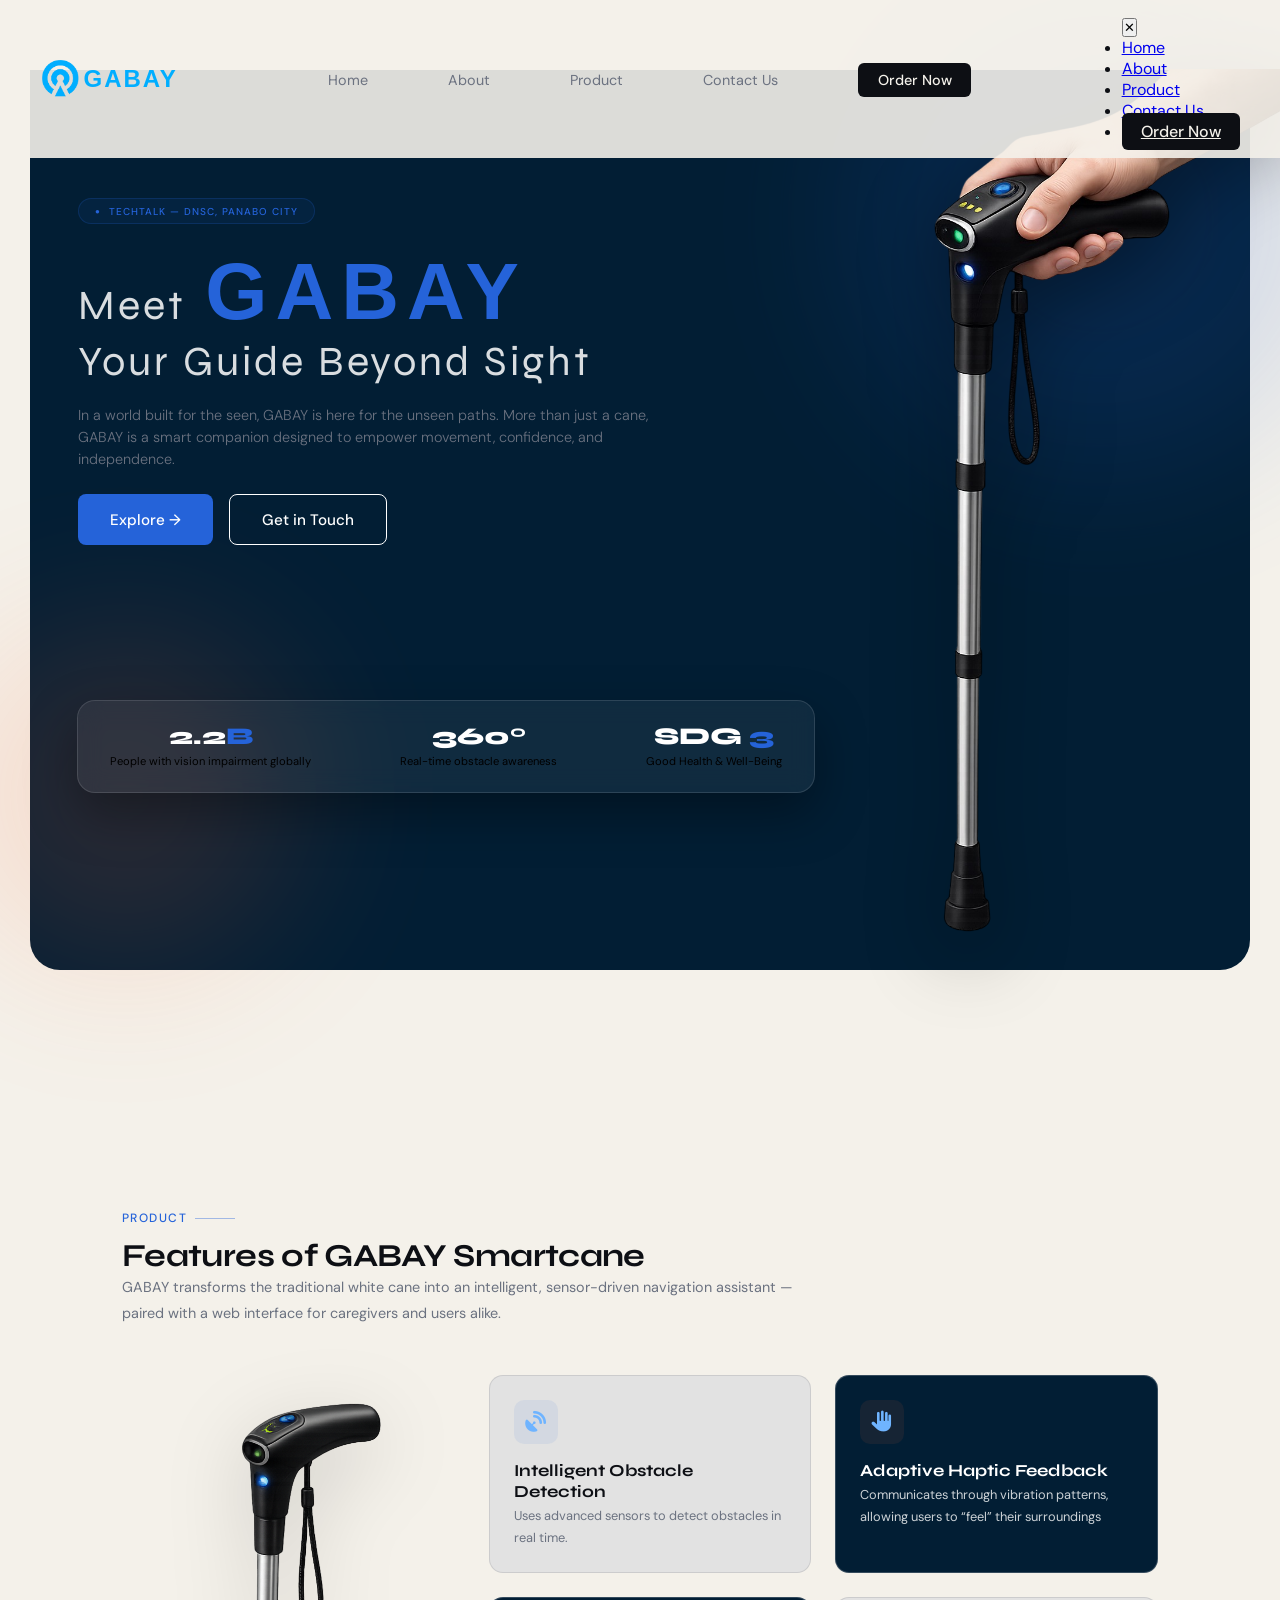
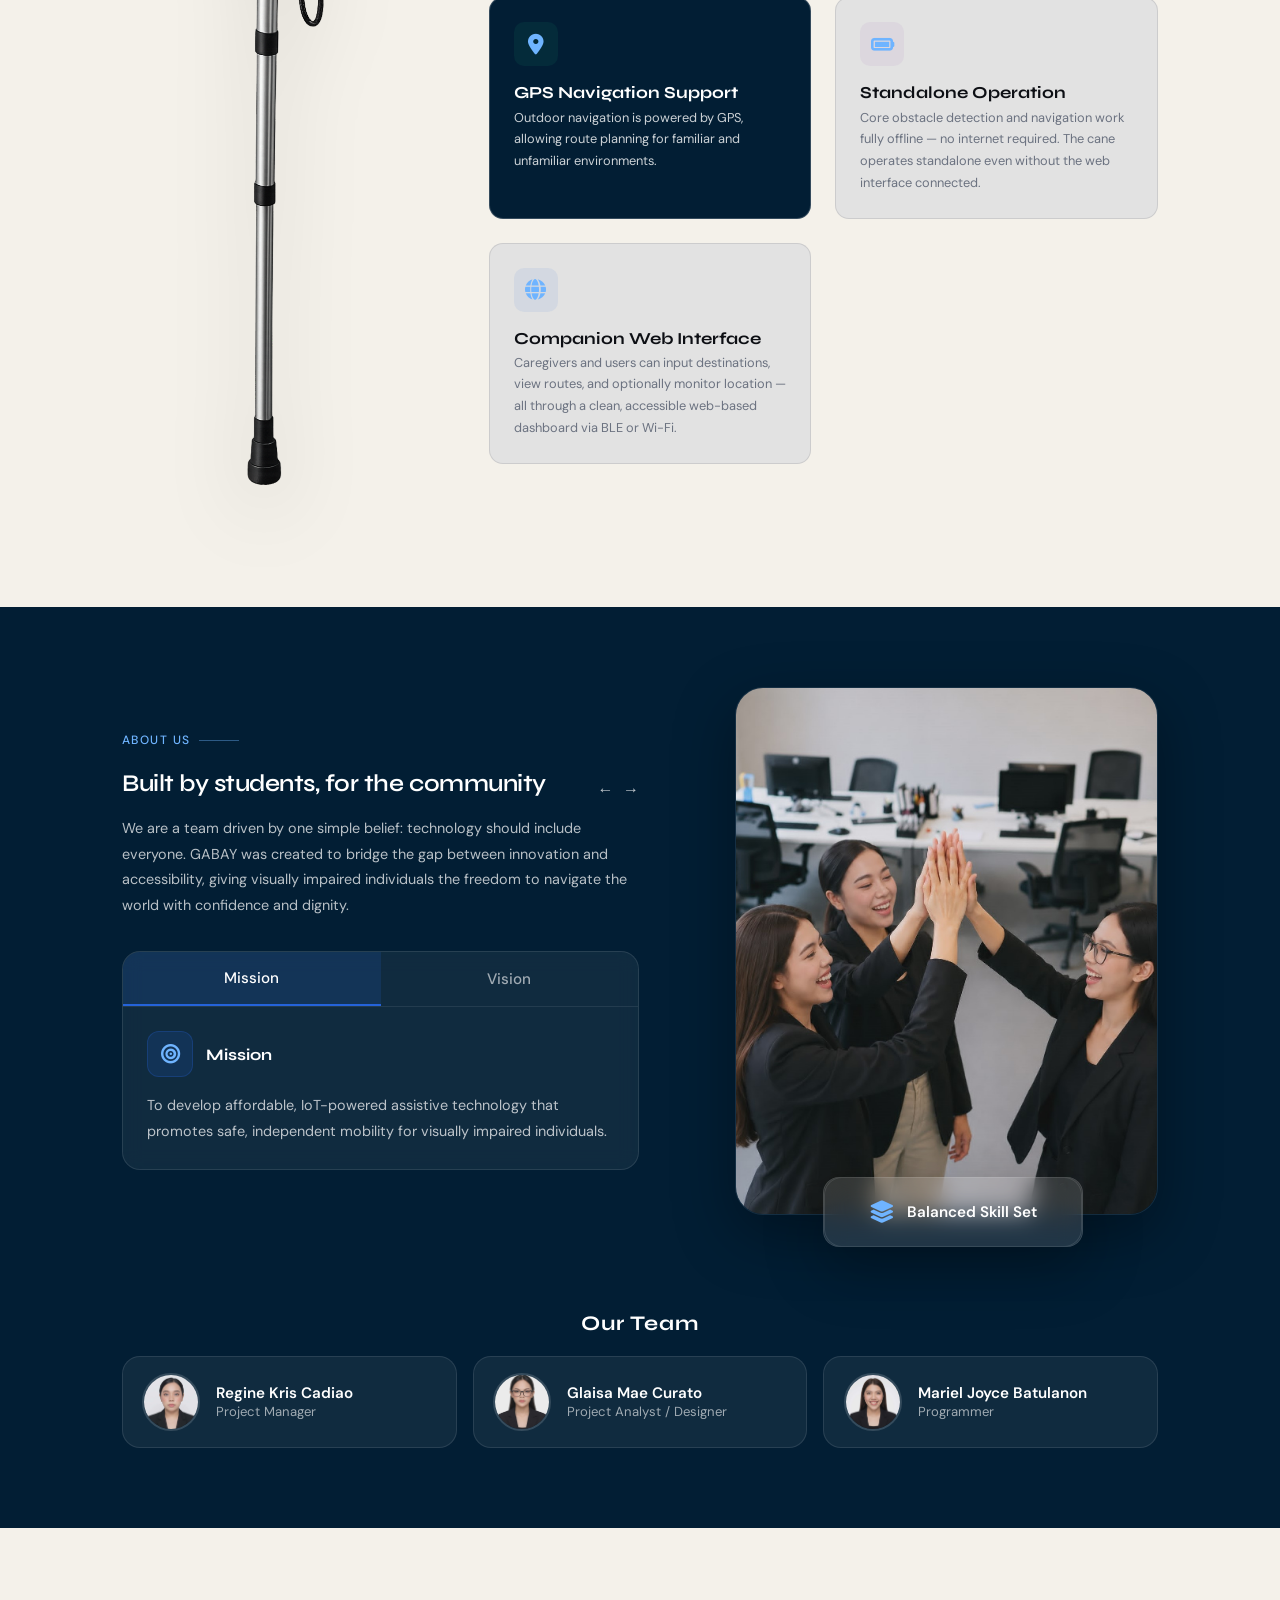
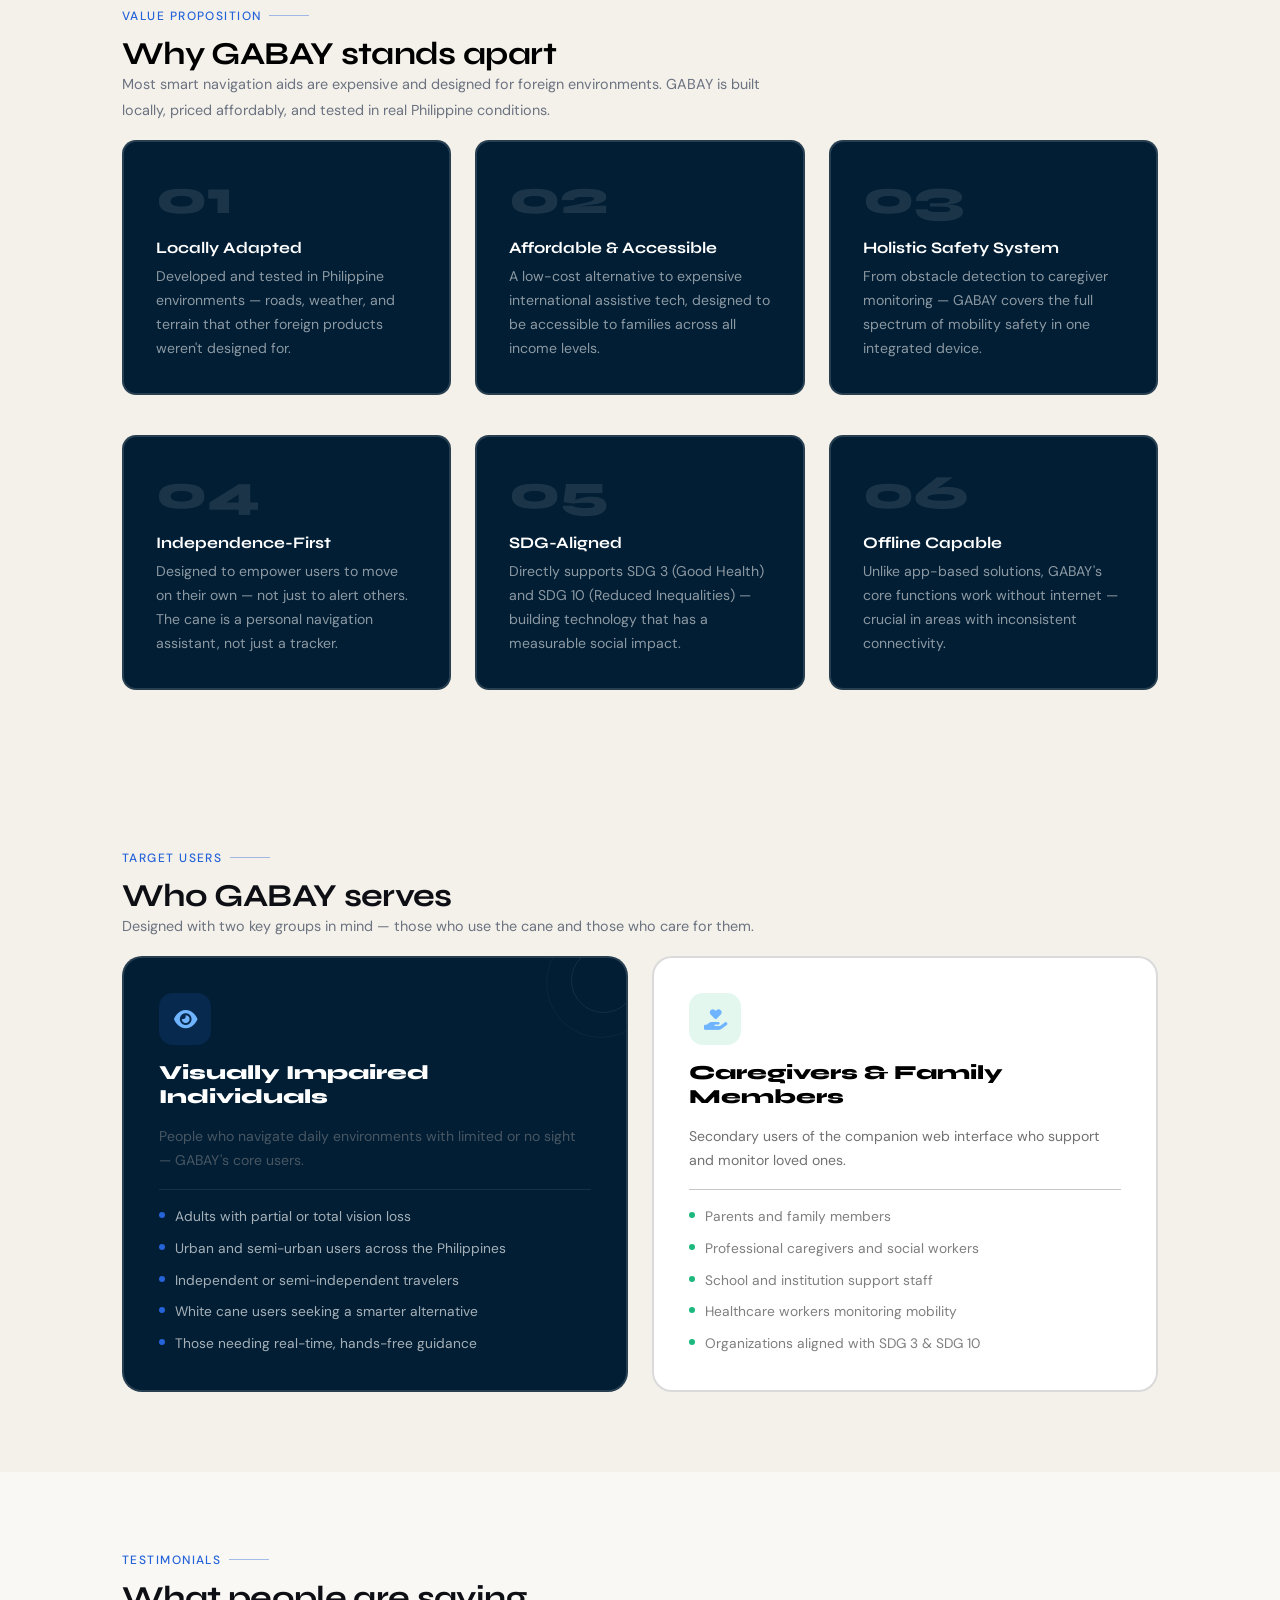
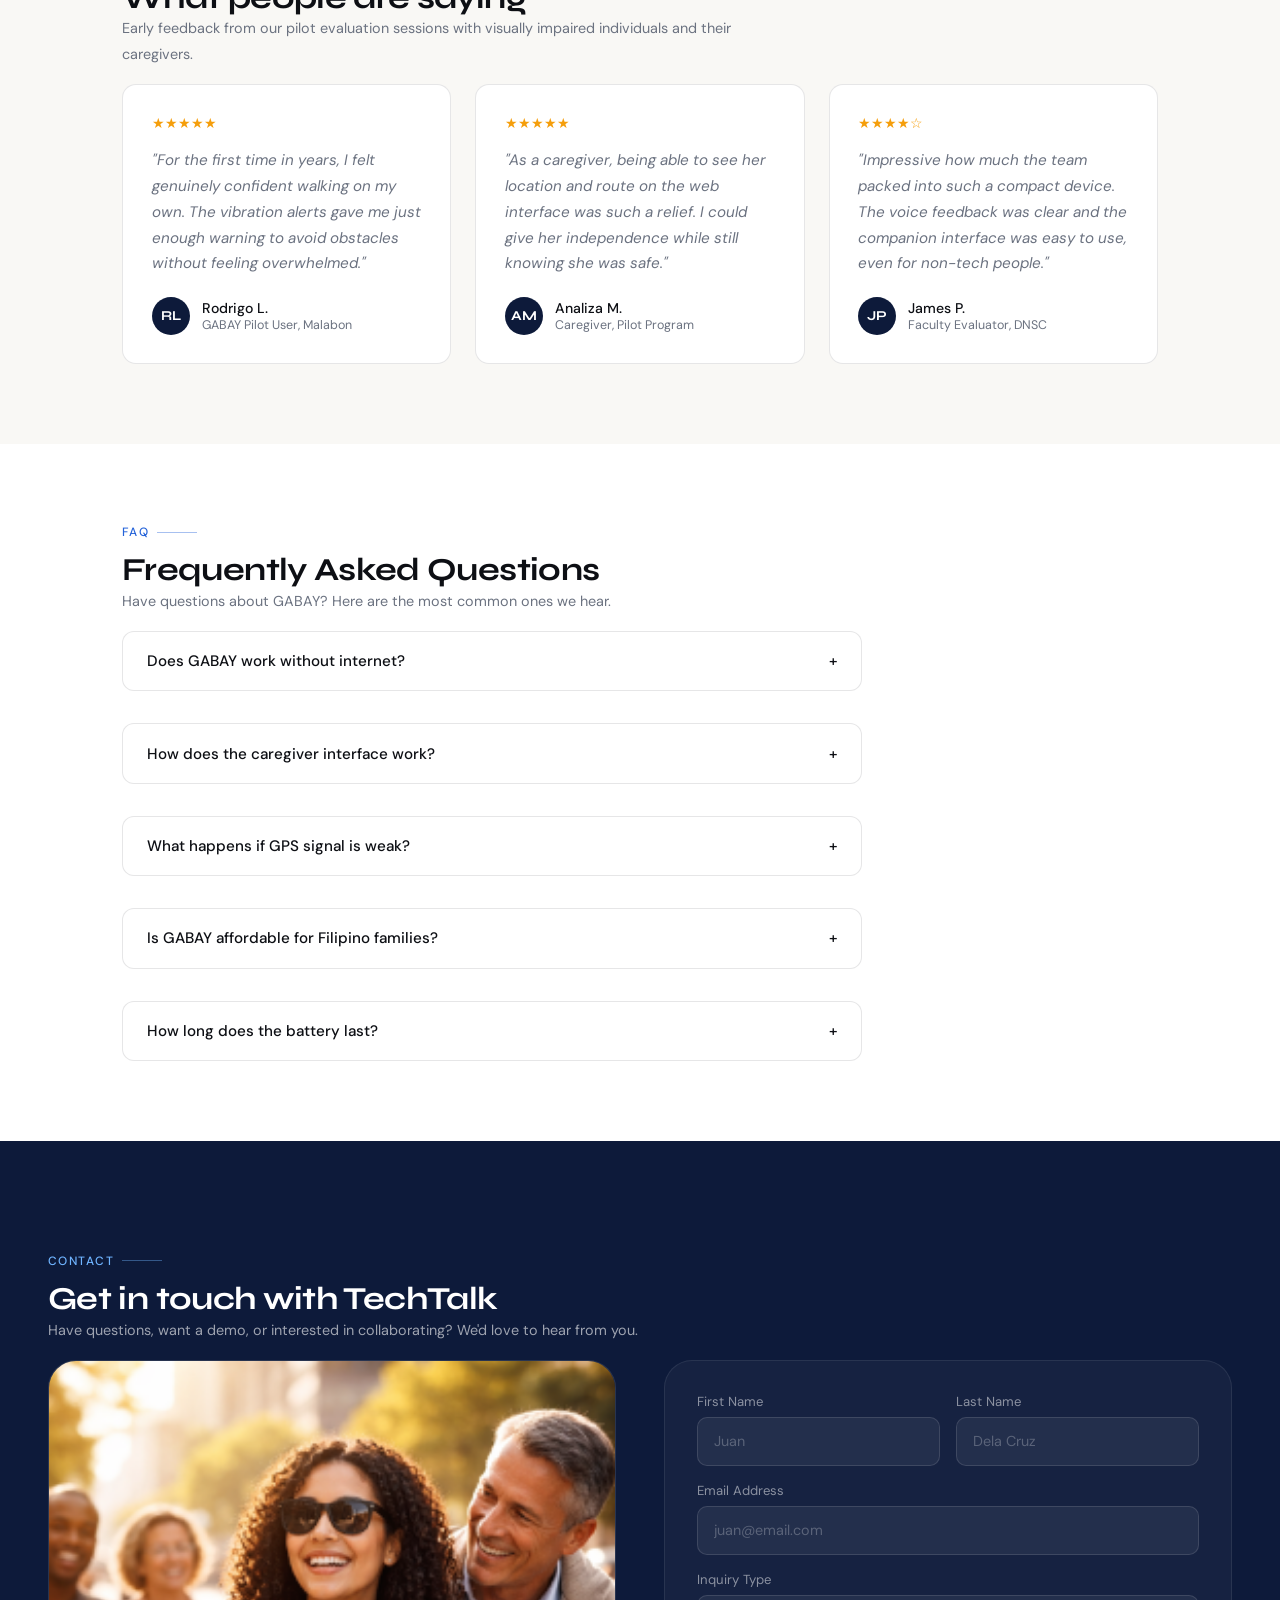
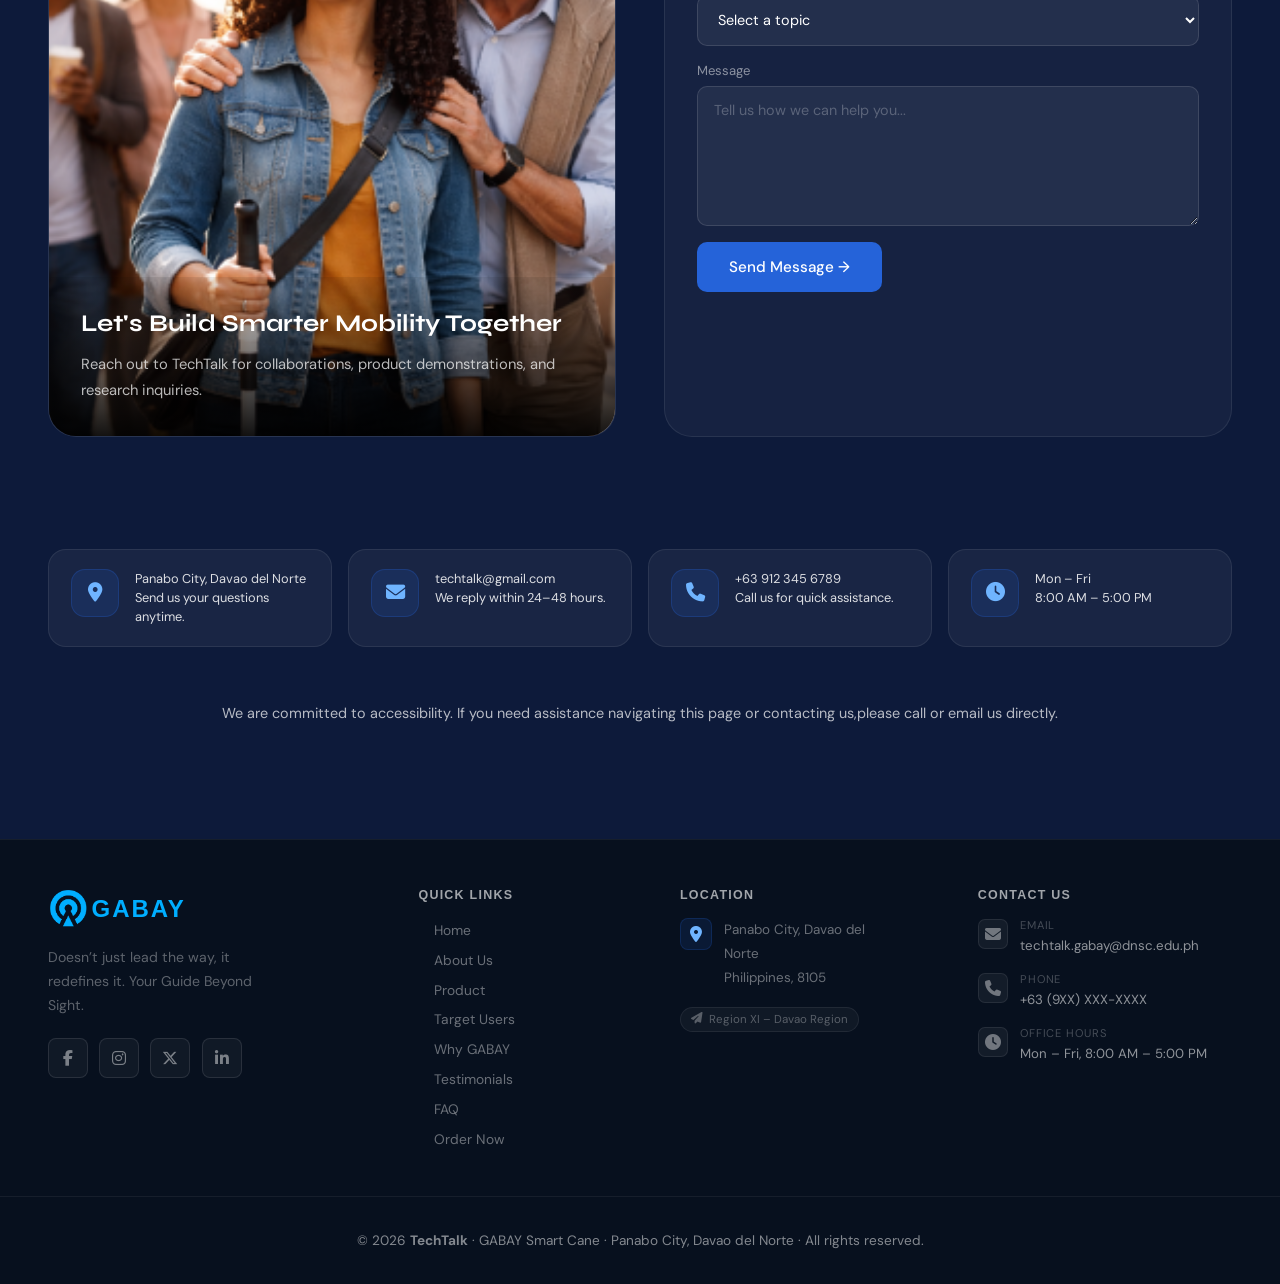
==== commit 2d8fc96f: "Update print statement to say 'Goodbye World'" ====
--- a/Gabay/index.html
+++ b/Gabay/index.html
@@ -16,18 +16,34 @@
 <body>
 
     <!--------------------------- NAV --------------------------->
-    <nav id="navbar">
+       <nav id="navbar">
         <a href="#home" class="nav-logo">
             <img src="images/GABAY_Logo.png" alt="GABAY Logo" class="nav-logo-img">
             <span>GABAY</span>
         </a>
-        <ul class="nav-links" id="navLinks">
+
+        <!-- DESKTOP MENU -->
+        <ul class="nav-links" id="navLinksDesktop">
             <li><a href="#home">Home</a></li>
             <li><a href="#about">About</a></li>
             <li><a href="#product">Product</a></li>
             <li><a href="#contact">Contact Us</a></li>
             <li><a href="order.html" class="nav-cta">Order Now</a></li>
         </ul>
+
+        <!-- MOBILE DRAWER -->
+        <div class="nav-drawer" id="navLinks">
+            <button class="close-btn" id="closeNav" aria-label="Close menu">✕</button>
+
+            <ul>
+                <li><a href="#home">Home</a></li>
+                <li><a href="#about">About</a></li>
+                <li><a href="#product">Product</a></li>
+                <li><a href="#contact">Contact Us</a></li>
+                <li><a href="order.html" class="nav-cta">Order Now</a></li>
+            </ul>
+        </div>
+
         <button class="hamburger" id="hamburger" aria-label="Toggle menu">
             <span></span><span></span><span></span>
         </button>
@@ -751,14 +767,26 @@
     </footer>
 
     <script>
-        // Hamburger menu
+           // Hamburger menu
         const hamburger = document.getElementById('hamburger');
-        const navLinks = document.getElementById('navLinks');
+        const navDrawer = document.getElementById('navLinks');
+        const closeBtn = document.getElementById('closeNav');
+
         hamburger.addEventListener('click', () => {
-            navLinks.classList.toggle('open');
+            navDrawer.classList.toggle('open');
+            hamburger.classList.toggle('open');
         });
-        navLinks.querySelectorAll('a').forEach(a => {
-            a.addEventListener('click', () => navLinks.classList.remove('open'));
+
+        closeBtn.addEventListener('click', () => {
+            navDrawer.classList.remove('open');
+            hamburger.classList.remove('open');
+        });
+
+        document.querySelectorAll('.nav-drawer a').forEach(a => {
+            a.addEventListener('click', () => {
+                navDrawer.classList.remove('open');
+                hamburger.classList.remove('open');
+            });
         });
         // textblock
         function showAbout(id) {
@@ -863,4 +891,4 @@
     </script>
 </body>
 
-</html>+</html>
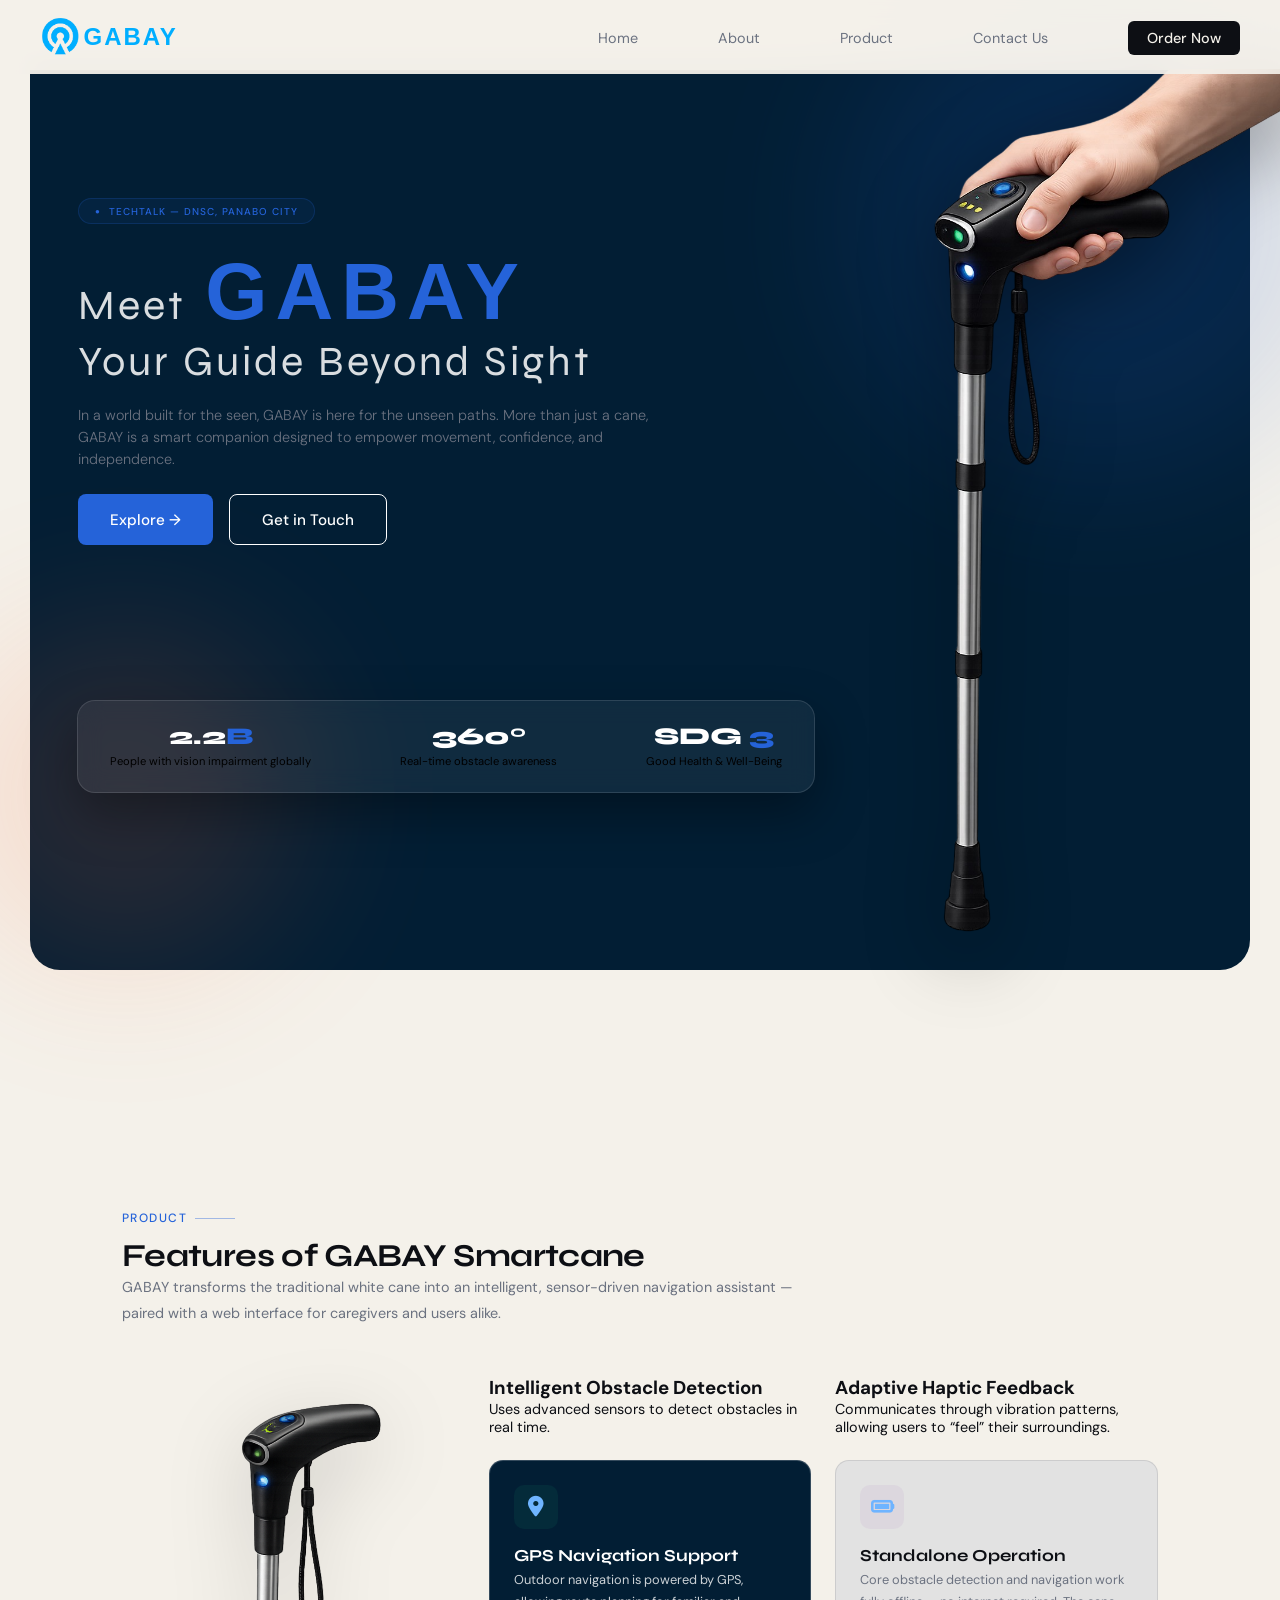
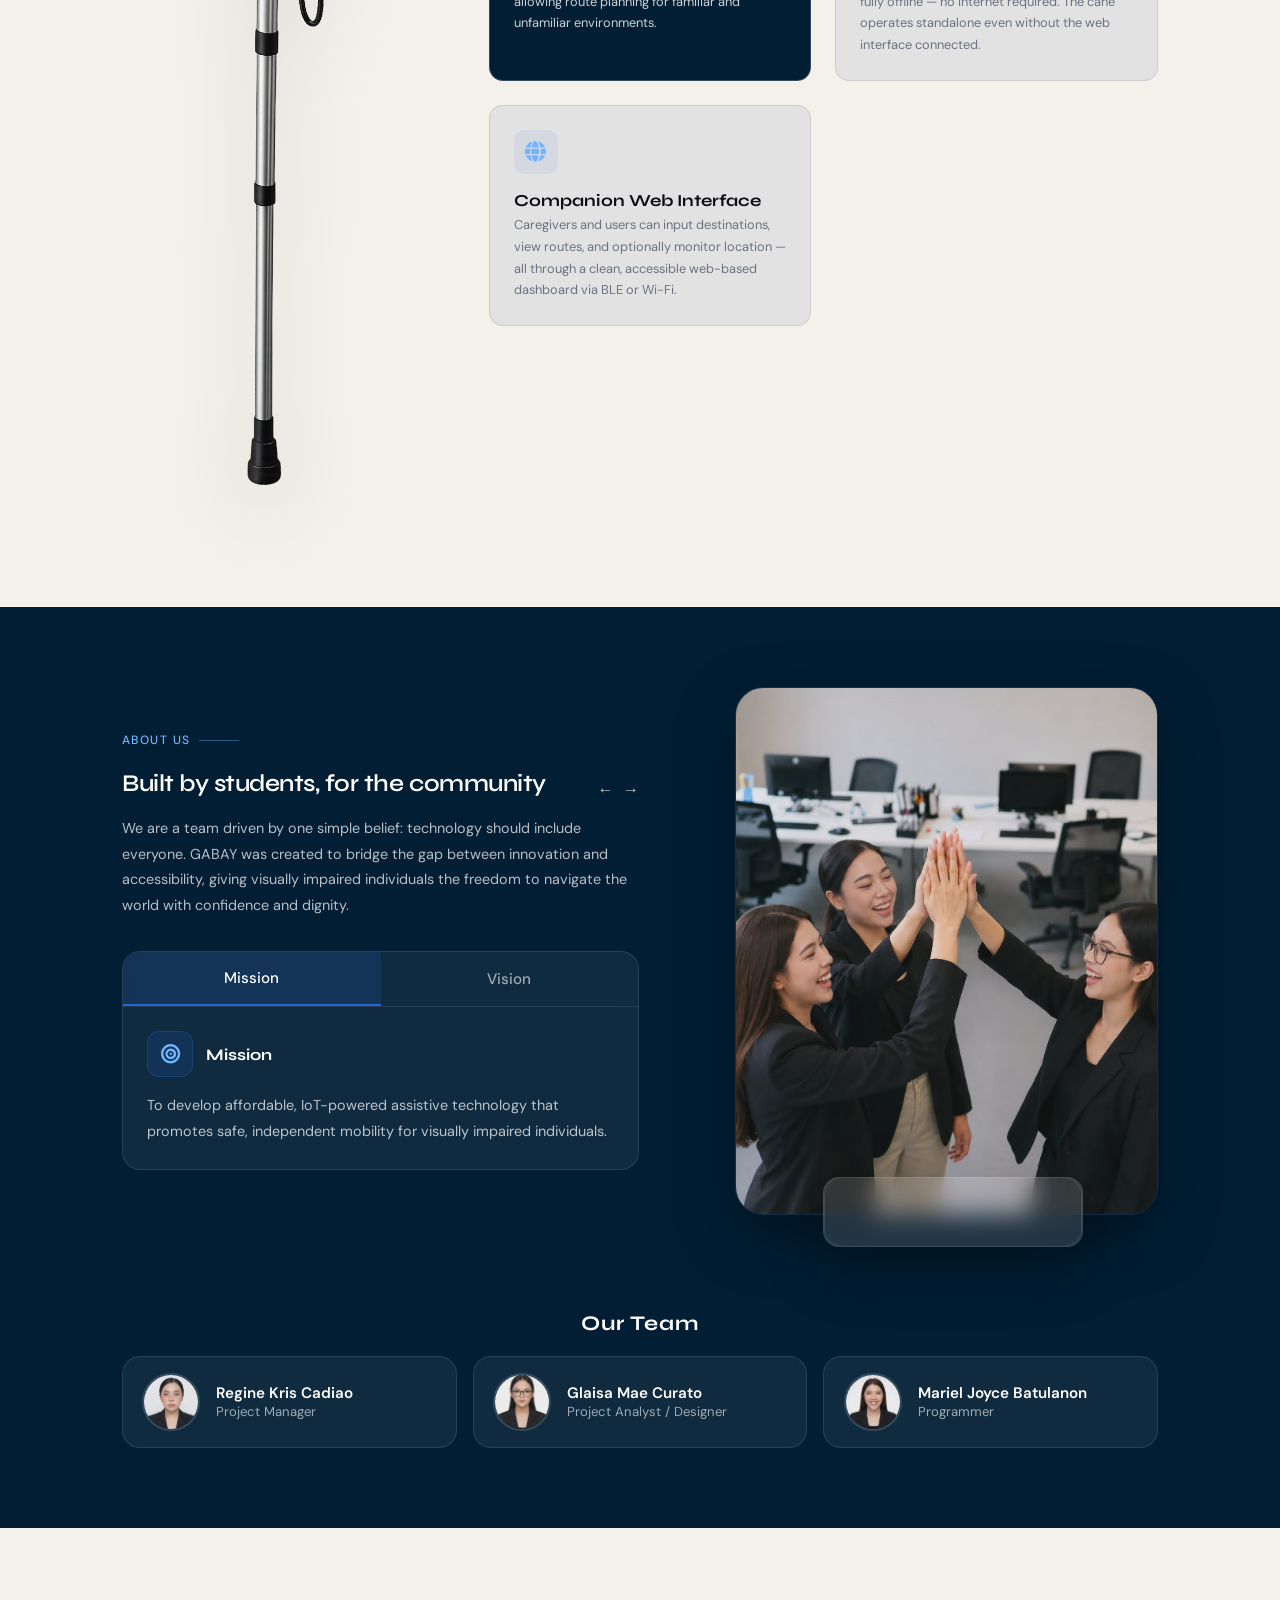
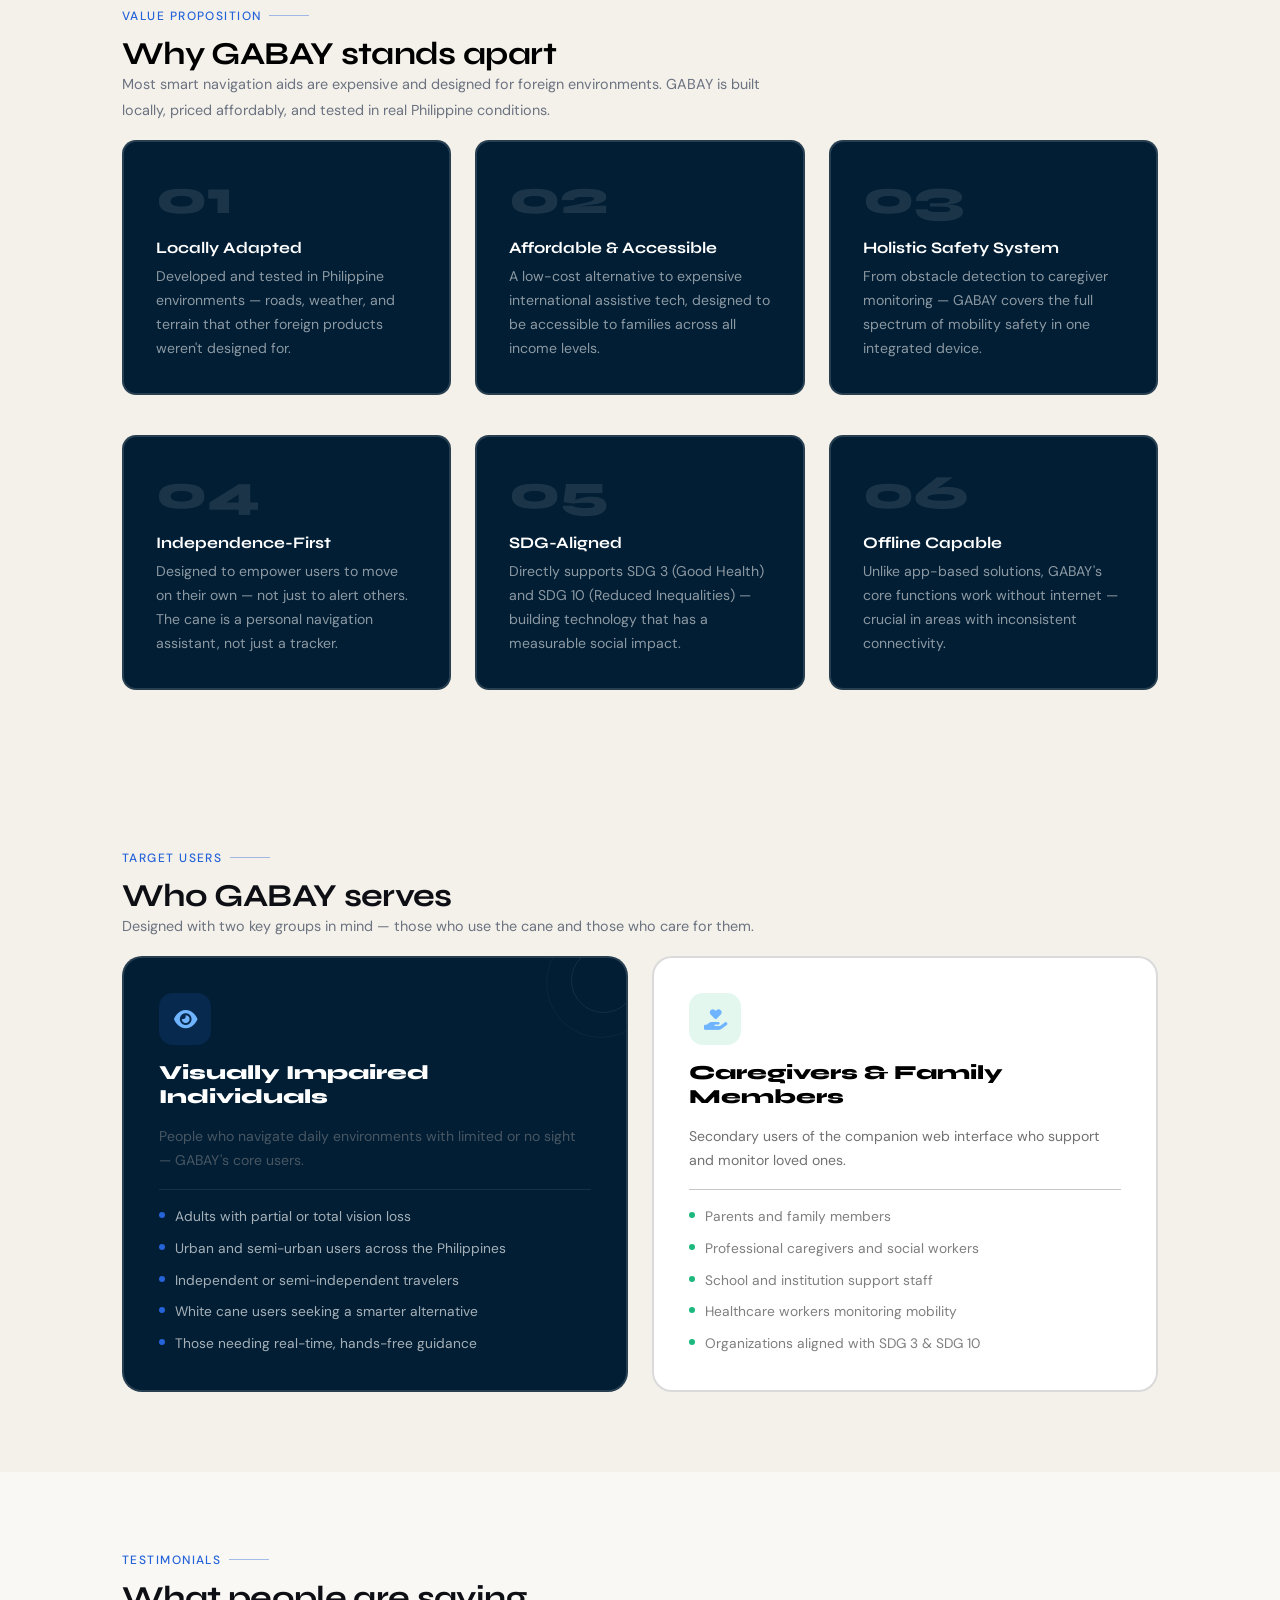
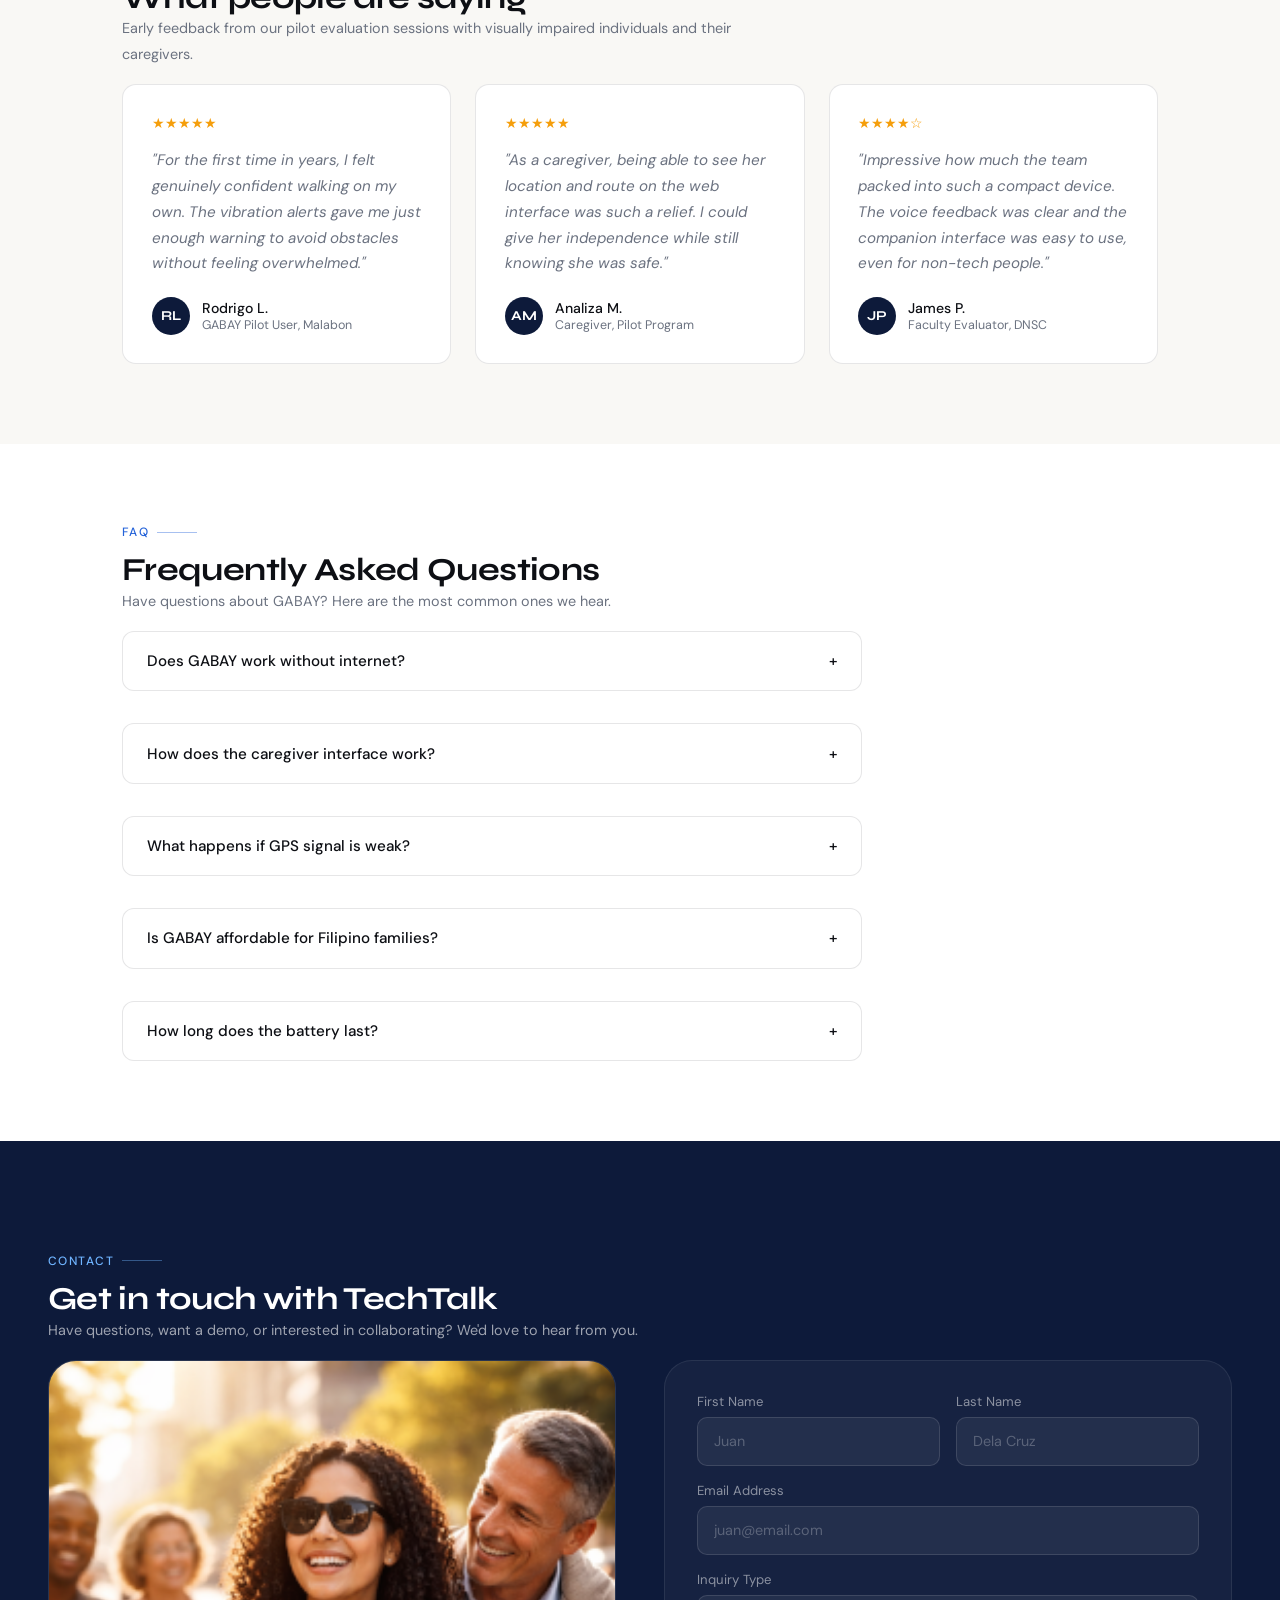
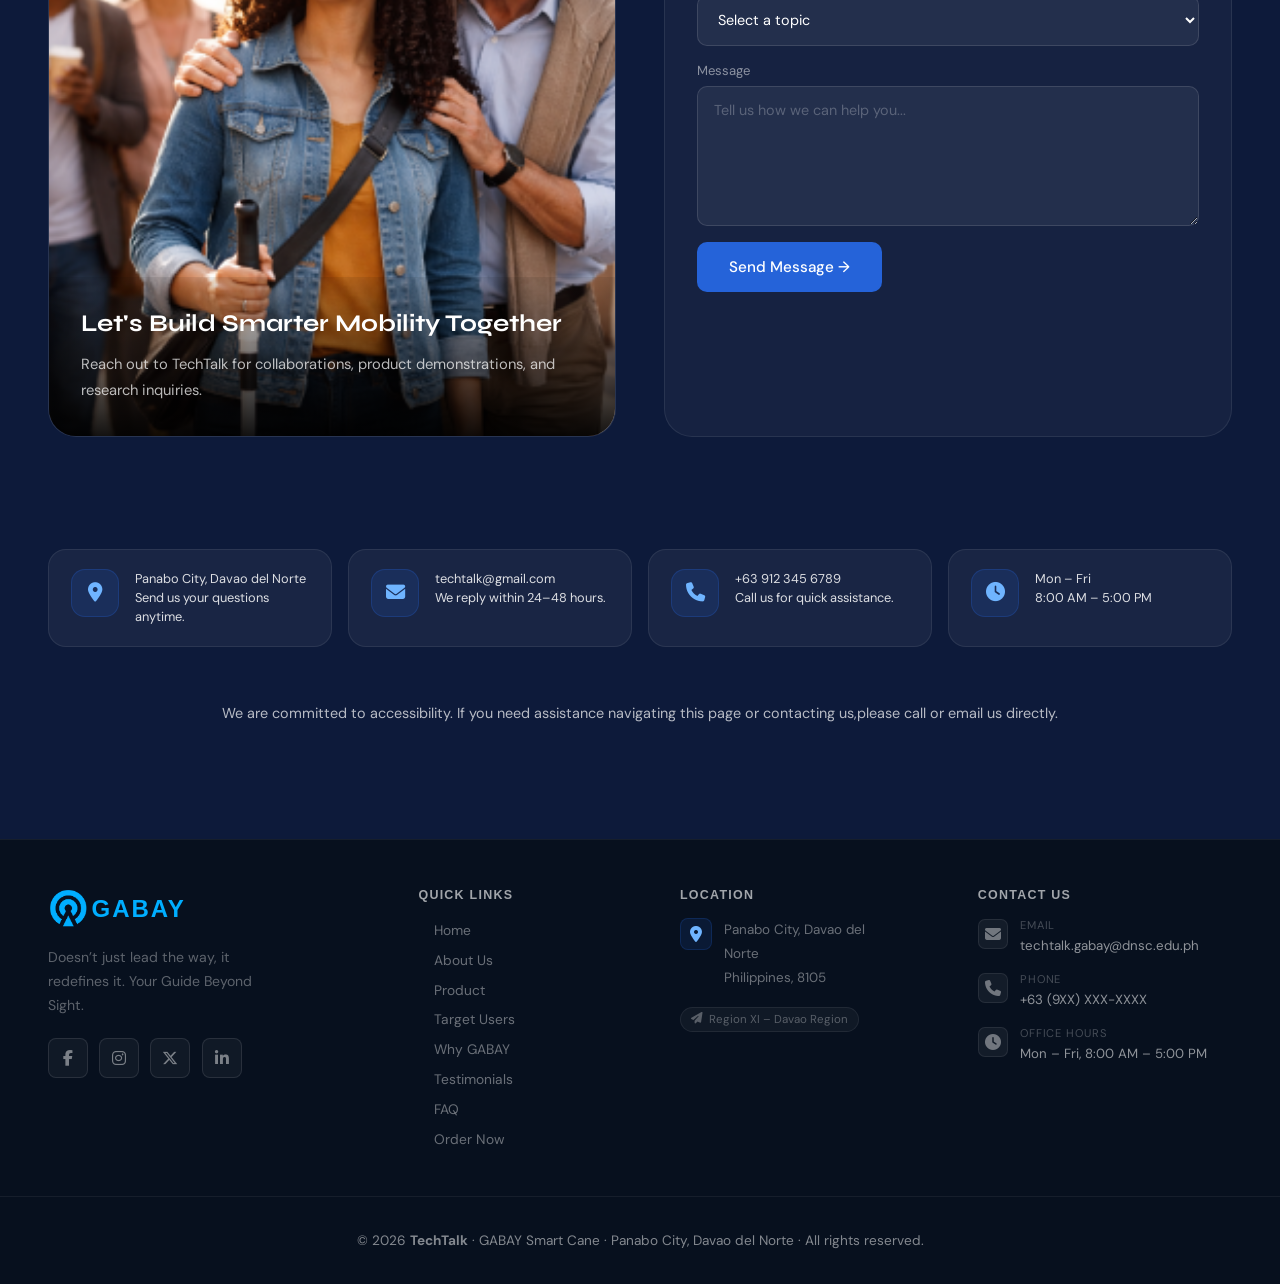
==== commit 1f857421: "Publish gabay-tech to the web without errors (6a016b9e0c0910bd5cc77fbd)" ====
--- a/Gabay/index.html
+++ b/Gabay/index.html
@@ -104,15 +104,15 @@
                     <img src="images/Cane.png" alt="Smart Cane" class="product-image">
                 </div>
                 <div class="features-grid">
-                    <div class="feature-card reveal">
-                        <div class="feature-icon"><i class="fa-solid fa-satellite-dish"></i></i></div>
+                    <div class=”feature-card reveal”>
+                        <div class=”feature-icon”><i class=”fa-solid fa-satellite-dish”></i></div>
                         <h3> Intelligent Obstacle Detection</h3>
-                        <p>Uses advanced sensors to detect obstacles in real time.
-                    </div>
-                    <div class="feature-card reveal">
-                        <div class="feature-icon"><i class="fa-solid fa-hand"></i></div>
+                        <p>Uses advanced sensors to detect obstacles in real time.</p>
+                    </div>
+                    <div class=”feature-card reveal”>
+                        <div class=”feature-icon”><i class=”fa-solid fa-hand”></i></div>
                         <h3> Adaptive Haptic Feedback</h3>
-                        <p>Communicates through vibration patterns, allowing users to “feel” their surroundings
+                        <p>Communicates through vibration patterns, allowing users to “feel” their surroundings.</p>
                     </div>
 
                     <div class="feature-card reveal">
--- a/Gabay/css/index.css
+++ b/Gabay/css/index.css
@@ -46,6 +46,7 @@
     justify-content: space-between;
     padding: 1rem 2.5rem;
     background: rgba(244, 241, 234, 0.9);
+    backdrop-filter: blur(14px);
     transition: all 0.3s;
 }
 
@@ -59,6 +60,8 @@
     font-weight: 800;
     letter-spacing: 0.08em;
     color: #00AEFF;
+    position: relative;
+    z-index: 110;
 }
 
 .nav-logo-img {
@@ -99,23 +102,164 @@
     opacity: 0.8 !important;
 }
 
+/* ---- Hamburger button ---- */
 .hamburger {
     display: none;
     flex-direction: column;
+    justify-content: center;
+    align-items: center;
+    /* ✅ IMPORTANT FIX */
     gap: 5px;
+
+    width: 44px;
+    height: 44px;
+
     cursor: pointer;
-    background: none;
-    border: none;
-    padding: 4px;
+    border-radius: 12px;
+    border: 1px solid rgba(0, 0, 0, 0.08);
+
+    background: rgba(255, 255, 255, 0.7);
+    backdrop-filter: blur(10px);
+
+    padding: 0;
+    /* remove default spacing issues */
+}
+
+.close-btn {
+    position: absolute;
+    top: 1.2rem;
+    right: 1.2rem;
+
+    width: 44px;
+    height: 44px;
+    border-radius: 12px;
+
+    border: 1px solid rgba(255, 255, 255, 0.15);
+    background: rgba(255, 255, 255, 0.08);
+
+    color: white;
+    font-size: 1.2rem;
+    cursor: pointer;
+
+    display: flex;
+    align-items: center;
+    justify-content: center;
+
+    transition: transform 0.2s ease, background 0.2s ease;
+}
+
+.close-btn:hover {
+    transform: rotate(90deg) scale(1.05);
+    background: rgba(255, 255, 255, 0.15);
 }
 
 .hamburger span {
-    display: block;
     width: 22px;
     height: 2px;
     background: var(--ink);
     border-radius: 2px;
-    transition: all 0.3s;
+    transition: 0.3s;
+}
+
+.hamburger.open span:nth-child(1) {
+    transform: translateY(7px) rotate(45deg);
+}
+
+.hamburger.open span:nth-child(2) {
+    opacity: 0;
+}
+
+.hamburger.open span:nth-child(3) {
+    transform: translateY(-7px) rotate(-45deg);
+}
+
+.hamburger:hover {
+    background: rgba(13, 15, 20, 0.06);
+}
+
+
+/* ---- Mobile nav drawer ---- */
+.nav-drawer {
+    position: fixed;
+    inset: 0;
+    z-index: 105;
+    height: 30rem;
+    display: flex;
+    flex-direction: column;
+    align-items: center;
+    justify-content: center;
+
+    background: rgba(10, 15, 25, 0.92);
+    backdrop-filter: blur(18px);
+
+    opacity: 0;
+    pointer-events: none;
+
+    transform: translateY(-20px);
+    transition: opacity 0.35s ease, transform 0.35s ease;
+}
+
+.nav-drawer.open {
+    opacity: 1;
+    pointer-events: all;
+    transform: translateY(0);
+}
+
+.nav-drawer.open {
+    display: flex;
+    opacity: 1;
+    pointer-events: all;
+}
+
+.nav-drawer ul {
+    list-style: none;
+    display: flex;
+    flex-direction: column;
+    align-items: center;
+    gap: 2rem;
+    padding: 0;
+
+}
+
+.nav-drawer ul li a {
+    font-family: sans-serif;
+    font-size: 1rem;
+    /* smaller + cleaner */
+    font-weight: 500;
+
+    color: white;
+    text-decoration: none;
+
+    padding: 0.6rem 1.2rem;
+    border-radius: 10px;
+
+    transition: 0.3s ease;
+}
+
+.nav-drawer ul li a:hover {
+    background: rgba(255, 255, 255, 0.08);
+    color: var(--accent);
+}
+
+.nav-drawer .nav-cta {
+    margin-top: 1rem;
+    background: var(--ink) !important;
+    /* same as desktop */
+    color: var(--paper) !important;
+    /* white text */
+
+    padding: 0.8rem 2rem !important;
+    border-radius: 8px;
+    /* match desktop style */
+
+    font-size: 0.80rem !important;
+    font-weight: 600 !important;
+
+    transition: opacity 0.2s ease;
+}
+
+.nav-drawer .nav-cta:hover {
+    opacity: 0.8;
 }
 
 /* =============================================
@@ -150,7 +294,6 @@
     filter: drop-shadow(0px 20px 40px rgba(0, 0, 0, 0.4));
     animation: floatCane 4s ease-in-out infinite;
 }
-
 
 .hero-blob {
     position: absolute;
@@ -444,7 +587,6 @@
     animation: float 3s ease-in-out infinite;
 }
 
-/* floating effect */
 @keyframes float {
     0% {
         transform: translateY(0px);
@@ -1670,6 +1812,7 @@
 .footer-socials {
     display: flex;
     gap: 0.7rem;
+    flex-wrap: wrap;
     margin-top: 0.25rem;
 }
 
@@ -1889,14 +2032,11 @@
    ██║  ██║███████╗███████║██║     ╚██████╔╝██║ ╚████║███████║██║ ╚████╔╝ ███████╗
    ╚═╝  ╚═╝╚══════╝╚══════╝╚═╝      ╚═════╝ ╚═╝  ╚═══╝╚══════╝╚═╝  ╚═══╝  ╚══════╝
    ALL MEDIA QUERIES CONSOLIDATED HERE — DO NOT ADD QUERIES ABOVE THIS POINT
-   
 ============================================= */
 
 /* ==============================================
    TABLET — 992px
 ============================================= */
-
-
 @media (max-width: 992px) {
 
     /* NAV */
@@ -1906,26 +2046,10 @@
 
     .nav-links {
         display: none;
-        flex-direction: column;
-        gap: 1.8rem;
-        position: fixed;
-        top: 0;
-        left: 0;
-        right: 0;
-        bottom: 0;
-        background: var(--paper);
-        padding: 6rem 2rem 2rem;
-        z-index: 99;
-        overflow-y: auto;
-    }
-
-    .nav-links.open {
-        display: flex;
     }
 
     .hamburger {
         display: flex;
-        z-index: 100;
     }
 
     /* HERO */
@@ -1936,6 +2060,7 @@
     #home {
         padding: 0 2.5rem 18rem;
     }
+
 
     .hero-image {
         width: 380px;
@@ -2057,13 +2182,18 @@
         height: 34px;
     }
 
+    /* NAV DRAWER — full-screen links */
+    .nav-drawer ul li a {
+        font-size: 0.80rem;
+    }
+
     /* HERO */
     .hero-wrapper {
         margin: 64px 10px 0;
     }
 
     #home {
-        padding: 0 1.5rem 24rem;
+        padding: 0 1.5rem 30rem;
         border-radius: 0 0 16px 16px;
         min-height: auto;
     }
@@ -2109,16 +2239,13 @@
 
     .hero-image {
         width: 260px;
-        right: -3rem;
-        top: 1.5rem;
-        bottom: -13rem;
+        right: 6rem;
+        bottom: -27rem;
         opacity: 0.8;
-        position: relative;
-        /* 👈 removes absolute behavior */
     }
 
     .hero-stats-card {
-        bottom: -18rem;
+        bottom: -34rem;
         left: 50%;
         transform: translateX(-50%);
         width: calc(100% - 1.5rem);
@@ -2127,13 +2254,13 @@
     }
 
     .hero-stats {
-        gap: 0.75rem;
-        justify-content: space-between;
+        gap: 0.90rem;
+        justify-content: center;
         flex-wrap: wrap;
     }
 
     .stat-num {
-        font-size: 1.1rem;
+        font-size: 1rem;
     }
 
     .stat-label {
@@ -2142,7 +2269,7 @@
 
     /* PRODUCT */
     #product {
-        margin-top: 22rem;
+        margin-top: 8rem;
     }
 
     .features-grid {
@@ -2356,14 +2483,6 @@
     .footer-bottom p {
         font-size: 0.78rem;
     }
-
-    .sdg-tag {
-        margin-left: 0;
-    }
-
-    .footer-socials {
-        flex-wrap: wrap;
-    }
 }
 
 /* ==============================================
@@ -2374,6 +2493,19 @@
     /* NAV */
     nav {
         padding: 0.75rem 1rem;
+    }
+
+    .nav-logo {
+        font-size: 1.05rem;
+    }
+
+    .nav-logo-img {
+        width: 30px;
+        height: 30px;
+    }
+
+    .nav-drawer ul li a {
+        font-size: 1.2rem;
     }
 
     /* HERO */
@@ -2498,4 +2630,87 @@
     .footer-links a {
         font-size: 0.82rem;
     }
-}+
+    .footer-contact-list a,
+    .footer-contact-list span:not(.fc-label) {
+        font-size: 0.78rem;
+    }
+
+    .footer-bottom p {
+        font-size: 0.75rem;
+    }
+
+    .footer-bottom {
+        padding: 0.8rem 1rem;
+    }
+
+    .footer-bottom-inner {
+        padding: 0.5rem;
+    }
+}
+
+/* ==============================================
+   EXTRA SMALL — 360px
+============================================= */
+@media (max-width: 360px) {
+
+    nav {
+        padding: 0.65rem 0.75rem;
+    }
+
+    .nav-logo {
+        font-size: 0.95rem;
+    }
+
+    .nav-logo-img {
+        width: 26px;
+        height: 26px;
+    }
+
+    h1 {
+        font-size: 1.65rem;
+    }
+
+    h1 em {
+        font-size: 2.2rem;
+    }
+
+    h1 .hero-subtitle {
+        font-size: 1.2rem;
+    }
+
+    .hero-image {
+        width: 180px;
+        opacity: 0.6;
+    }
+
+    .stat-num {
+        font-size: 0.9rem;
+    }
+
+    .stat-label {
+        font-size: 0.58rem;
+    }
+
+    .section-wrap {
+        padding: 2.5rem 0.85rem;
+    }
+
+    h2 {
+        font-size: 1.5rem;
+    }
+
+    .footer-wrap {
+        padding: 1.5rem 0.85rem;
+        gap: 1.5rem;
+    }
+
+    .footer-socials {
+        gap: 0.5rem;
+    }
+
+    .social-icon {
+        width: 32px;
+        height: 32px;
+    }
+}
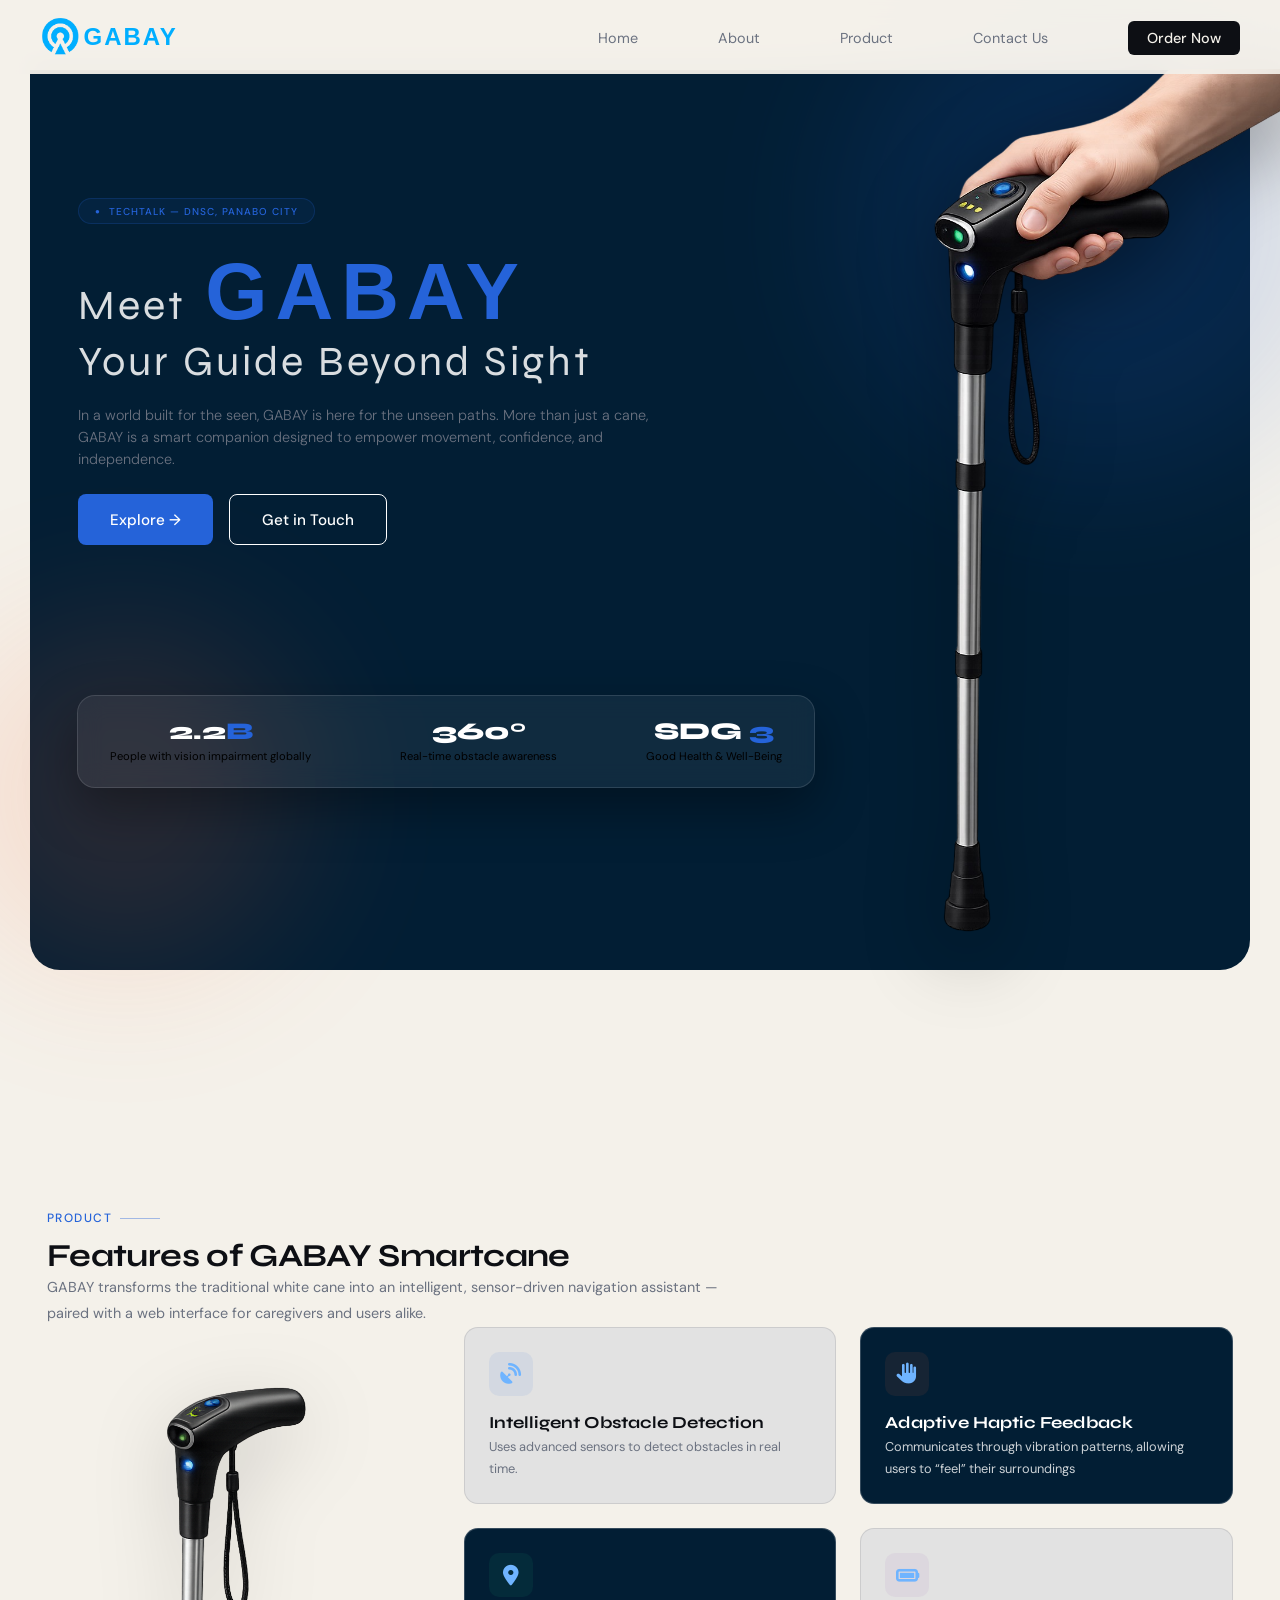
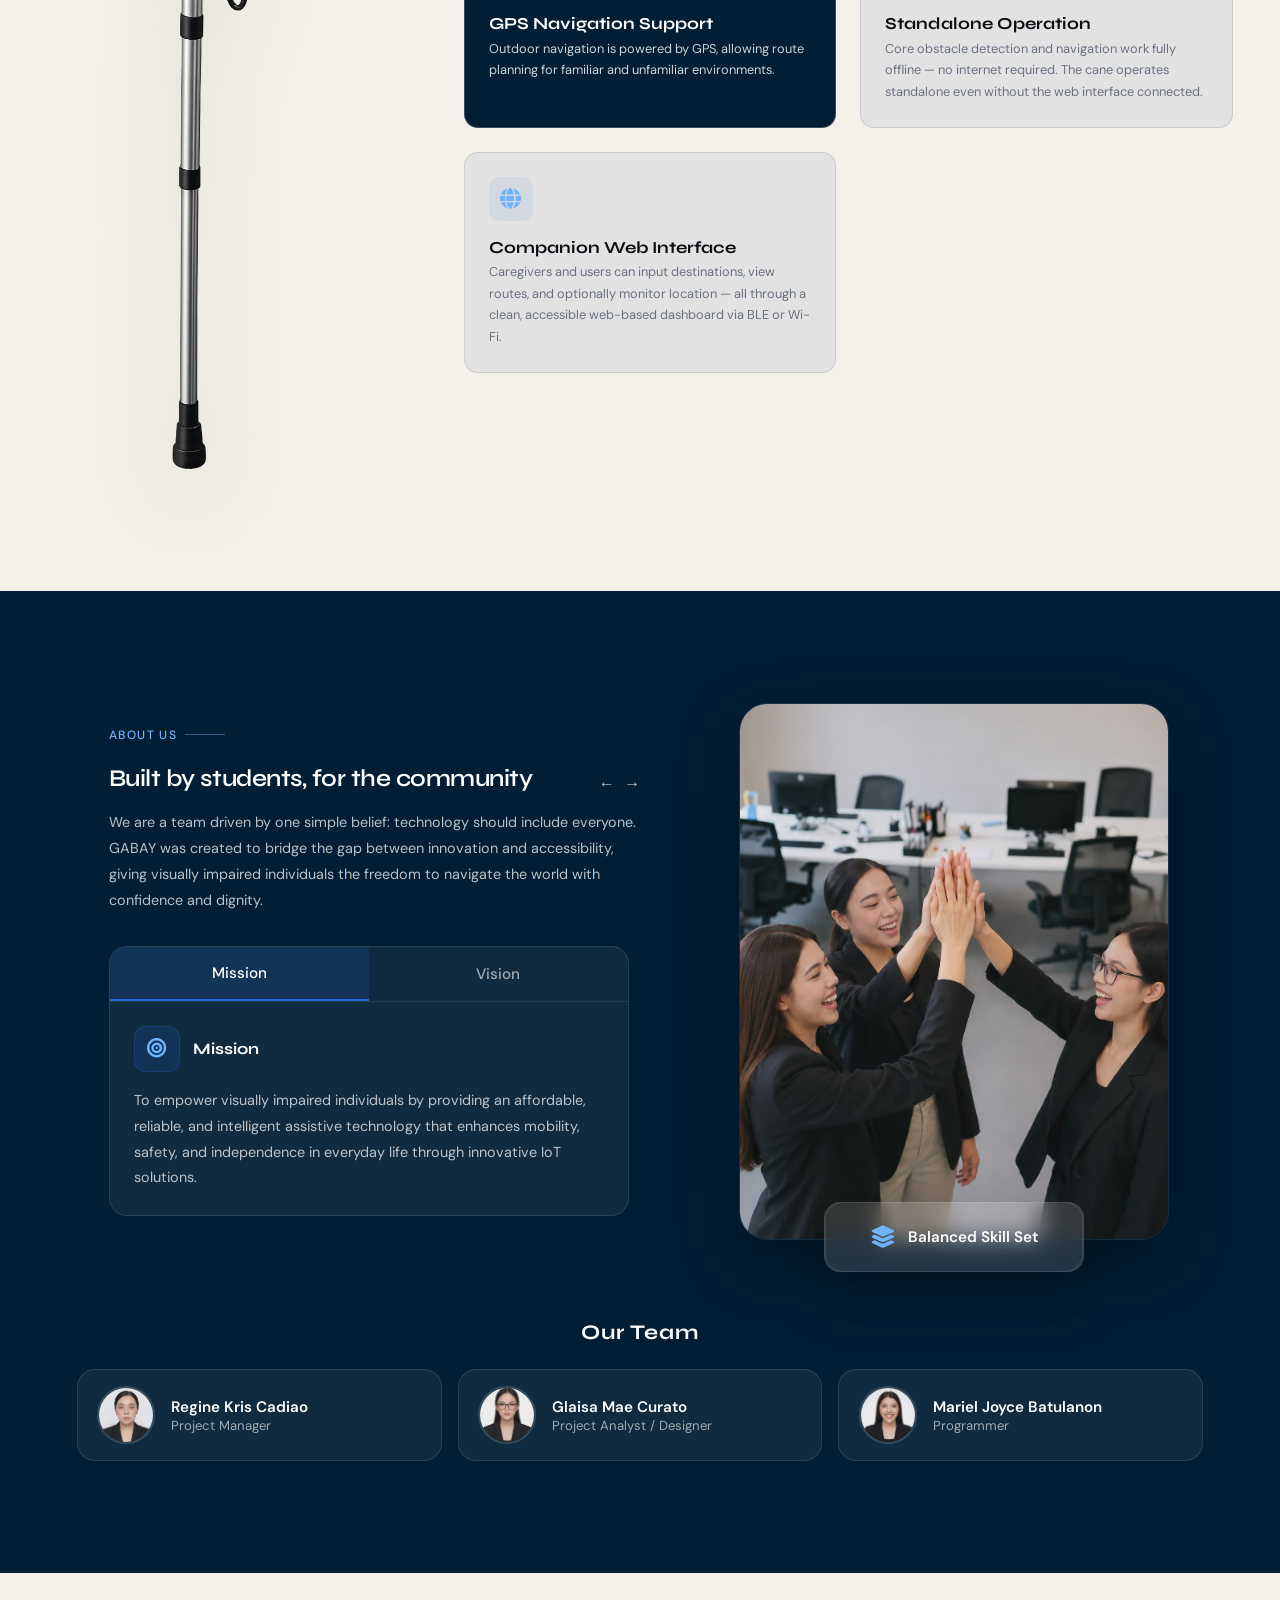
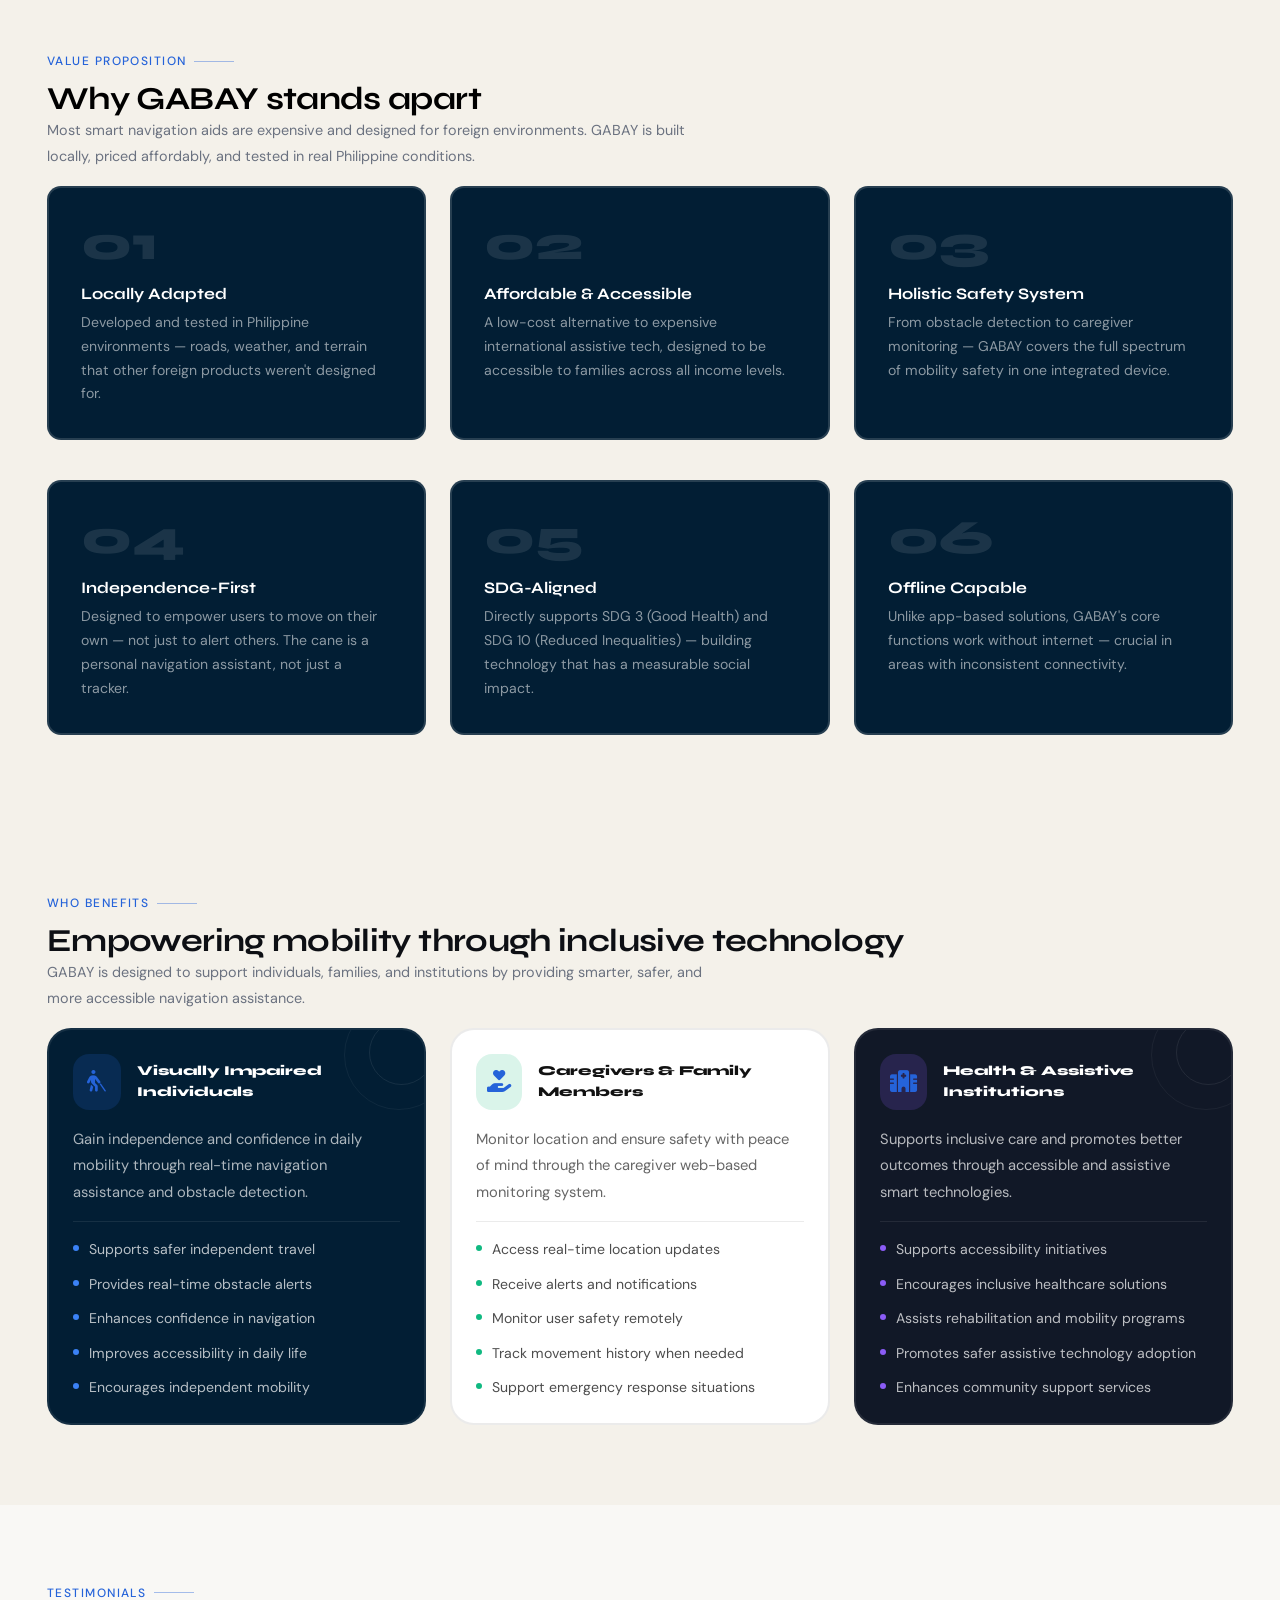
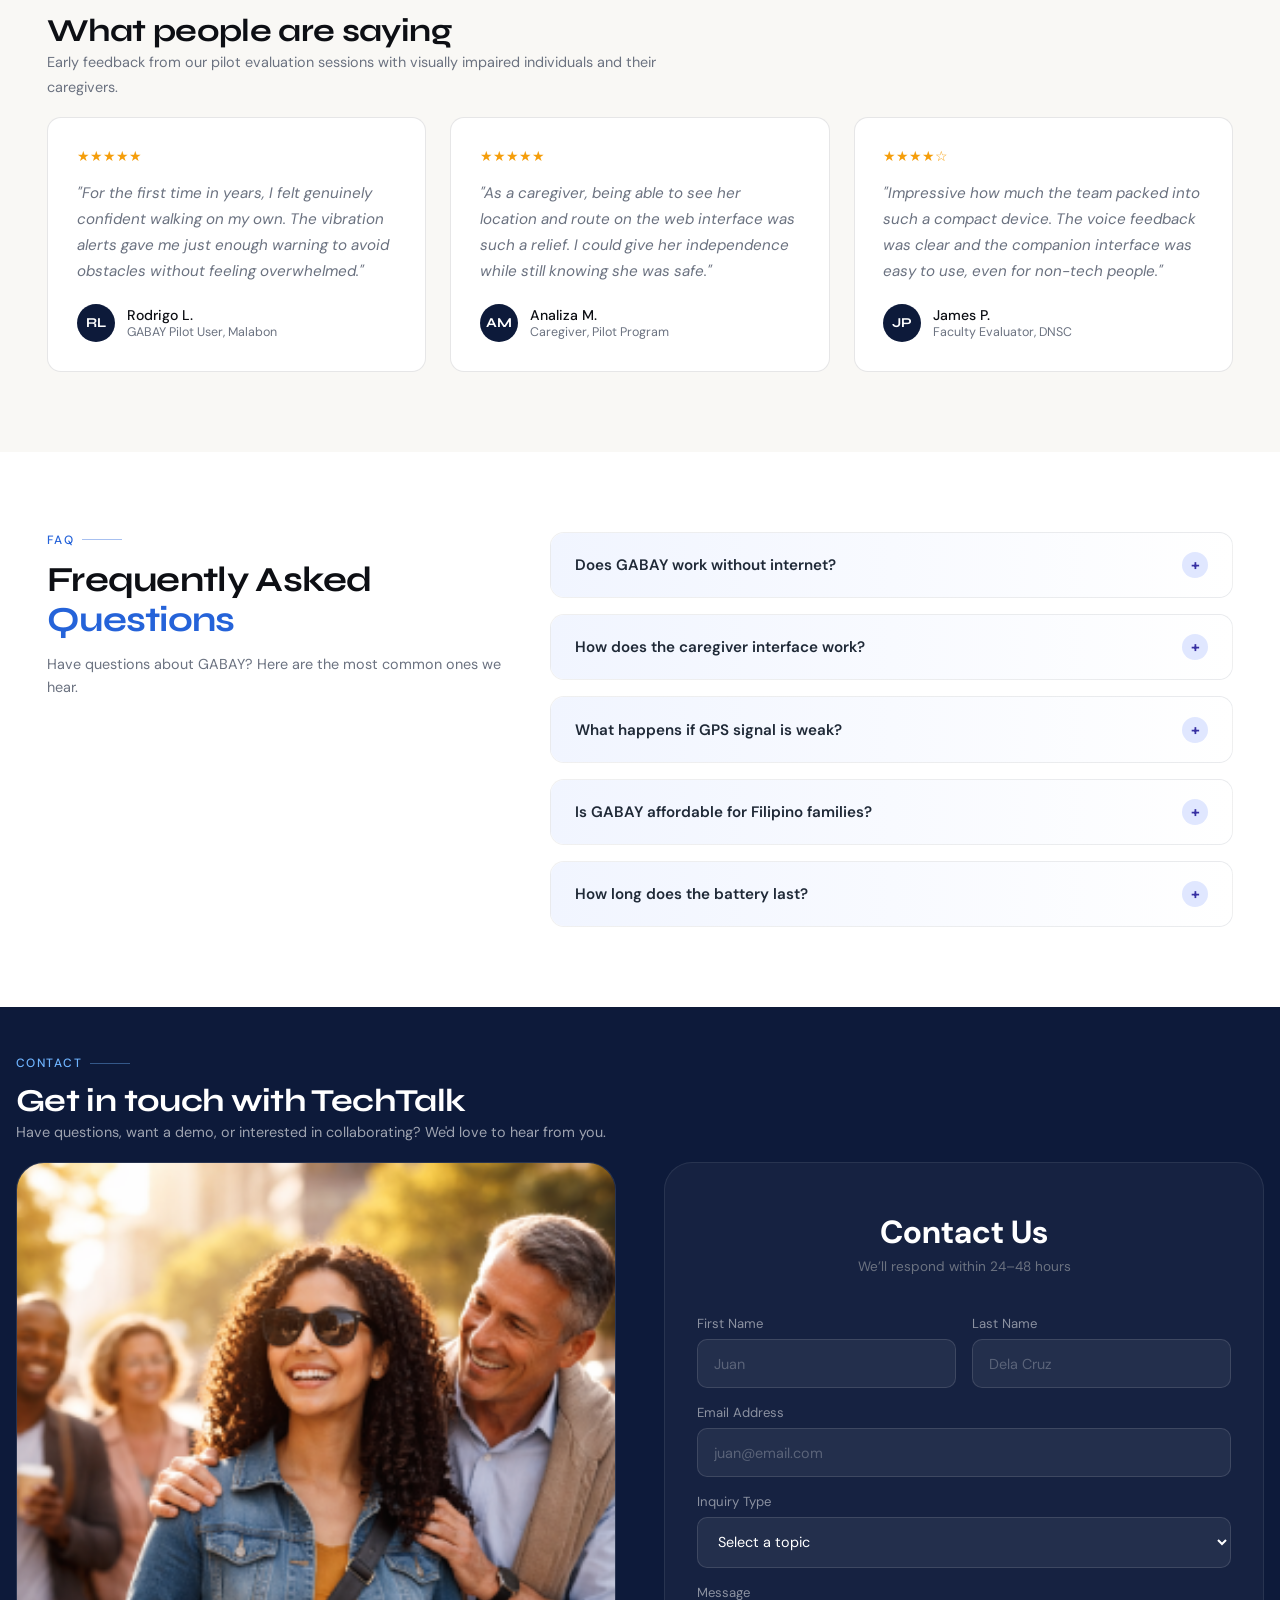
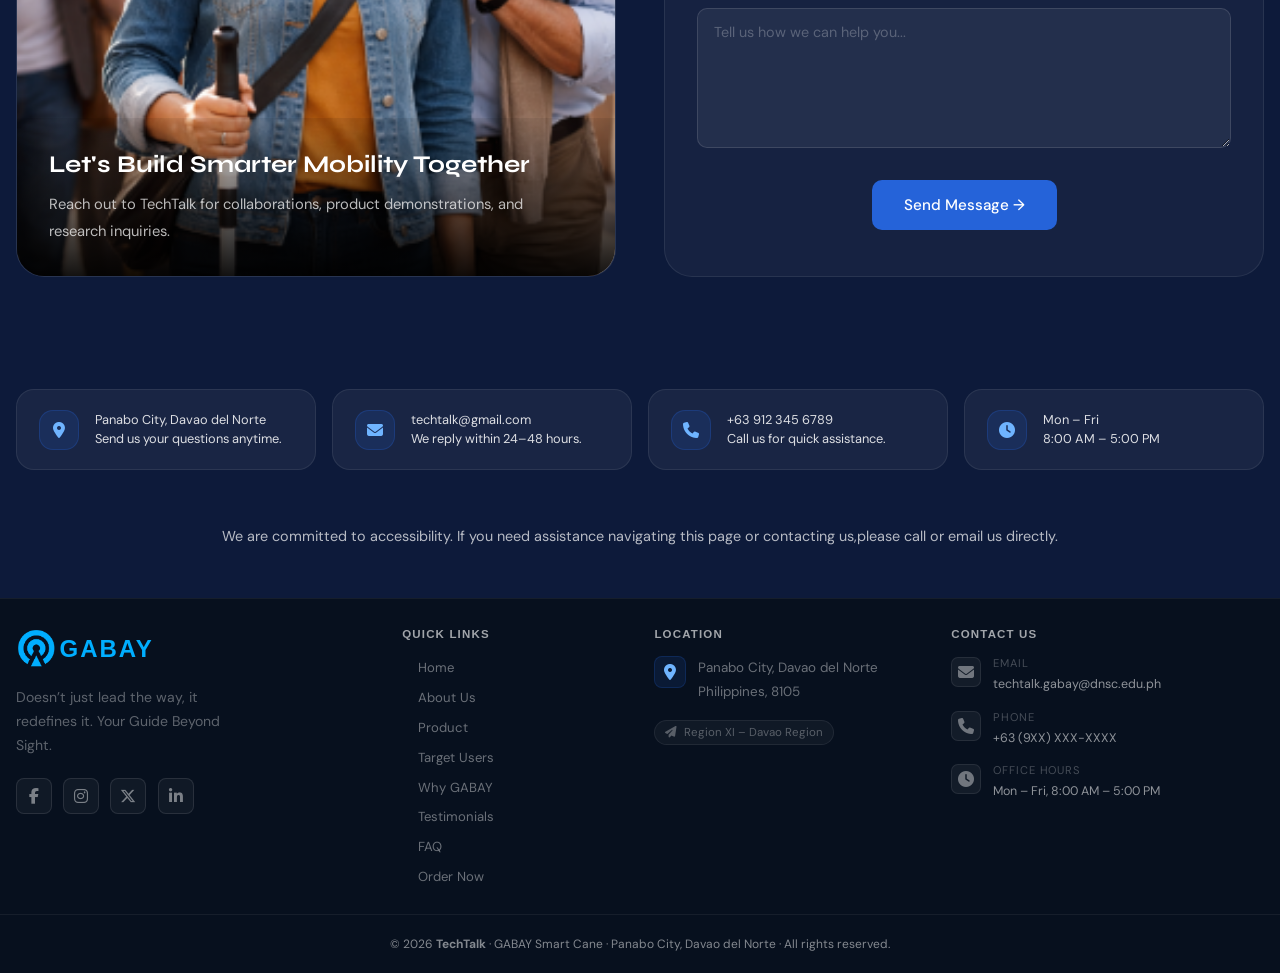
==== commit 1dc9485e: "Update print statement from 'Hello' to 'Goodbye'" ====
--- a/Gabay/index.html
+++ b/Gabay/index.html
@@ -92,6 +92,7 @@
         </section>
     </div>
 
+ 
     <!--------------------------- PRODUCT --------------------------->
     <section id="product">
         <div class="section-wrap">
@@ -104,15 +105,15 @@
                     <img src="images/Cane.png" alt="Smart Cane" class="product-image">
                 </div>
                 <div class="features-grid">
-                    <div class=”feature-card reveal”>
-                        <div class=”feature-icon”><i class=”fa-solid fa-satellite-dish”></i></div>
+                    <div class="feature-card reveal">
+                        <div class="feature-icon"><i class="fa-solid fa-satellite-dish"></i></i></div>
                         <h3> Intelligent Obstacle Detection</h3>
-                        <p>Uses advanced sensors to detect obstacles in real time.</p>
-                    </div>
-                    <div class=”feature-card reveal”>
-                        <div class=”feature-icon”><i class=”fa-solid fa-hand”></i></div>
+                        <p>Uses advanced sensors to detect obstacles in real time.
+                    </div>
+                    <div class="feature-card reveal">
+                        <div class="feature-icon"><i class="fa-solid fa-hand"></i></div>
                         <h3> Adaptive Haptic Feedback</h3>
-                        <p>Communicates through vibration patterns, allowing users to “feel” their surroundings.</p>
+                        <p>Communicates through vibration patterns, allowing users to “feel” their surroundings
                     </div>
 
                     <div class="feature-card reveal">
@@ -218,9 +219,9 @@
                             </div>
 
                             <p>
-                                To develop affordable, IoT-powered assistive
-                                technology that promotes safe, independent
-                                mobility for visually impaired individuals.
+                                To empower visually impaired individuals by providing an affordable, reliable, and
+                                intelligent assistive technology that enhances mobility, safety, and independence in
+                                everyday life through innovative IoT solutions.
                             </p>
 
                         </div>
@@ -239,9 +240,9 @@
                             </div>
 
                             <p>
-                                A world where every visually impaired person
-                                can navigate their surroundings safely and
-                                confidently with the help of smart technology.
+                                To create a more inclusive society where visually impaired individuals can navigate the
+                                world confidently and independently, supported by accessible and advanced smart
+                                technologies like GABAY.
                             </p>
 
                         </div>
@@ -279,69 +280,70 @@
 
             </div>
 
-            <!-- TEAM HEADER -->
-            <div class="header reveal">
-                <h3>Our Team</h3>
-            </div>
-
-            <!-- TEAM ROW -->
-            <div class="team-row reveal">
-
-                <div class="team-pill">
-
-                    <div class="team-avatar">
-                        <img src="images/regine.jpg" alt="Regine Kris Cadiao">
-                    </div>
-
-                    <div class="team-info">
-                        <div class="team-name">
-                            Regine Kris Cadiao
-                        </div>
-
-                        <div class="team-role">
-                            Project Manager
-                        </div>
-                    </div>
-
-                </div>
-
-                <div class="team-pill">
-
-                    <div class="team-avatar">
-                        <img src="images/glaisa.jpg" alt="Glaisa Mae Curato">
-                    </div>
-
-                    <div class="team-info">
-                        <div class="team-name">
-                            Glaisa Mae Curato
-                        </div>
-
-                        <div class="team-role">
-                            Project Analyst / Designer
-                        </div>
-                    </div>
-
-                </div>
-
-                <div class="team-pill">
-
-                    <div class="team-avatar">
-                        <img src="images/mariel.jpg" alt="Mariel Joyce Batulanon">
-                    </div>
-
-                    <div class="team-info">
-                        <div class="team-name">
-                            Mariel Joyce Batulanon
-                        </div>
-
-                        <div class="team-role">
-                            Programmer
-                        </div>
-                    </div>
-
-                </div>
-
-            </div>
+        </div>
+        <!-- TEAM HEADER -->
+        <div class="header reveal">
+            <h3>Our Team</h3>
+        </div>
+
+        <!-- TEAM ROW -->
+        <div class="team-row reveal">
+
+            <div class="team-pill">
+
+                <div class="team-avatar">
+                    <img src="images/regine.jpg" alt="Regine Kris Cadiao">
+                </div>
+
+                <div class="team-info">
+                    <div class="team-name">
+                        Regine Kris Cadiao
+                    </div>
+
+                    <div class="team-role">
+                        Project Manager
+                    </div>
+                </div>
+
+            </div>
+
+            <div class="team-pill">
+
+                <div class="team-avatar">
+                    <img src="images/glaisa.jpg" alt="Glaisa Mae Curato">
+                </div>
+
+                <div class="team-info">
+                    <div class="team-name">
+                        Glaisa Mae Curato
+                    </div>
+
+                    <div class="team-role">
+                        Project Analyst / Designer
+                    </div>
+                </div>
+
+            </div>
+
+            <div class="team-pill">
+
+                <div class="team-avatar">
+                    <img src="images/mariel.jpg" alt="Mariel Joyce Batulanon">
+                </div>
+
+                <div class="team-info">
+                    <div class="team-name">
+                        Mariel Joyce Batulanon
+                    </div>
+
+                    <div class="team-role">
+                        Programmer
+                    </div>
+                </div>
+
+            </div>
+
+        </div>
 
         </div>
 
@@ -398,54 +400,133 @@
 
     <!--------------------------- TARGET MARKET --------------------------->
     <section id="market">
+
         <div class="section-wrap">
-            <div class="section-label reveal">Target Users</div>
-            <h2 class="reveal">Who GABAY serves</h2>
-            <p class="section-intro reveal">Designed with two key groups in mind — those who use the cane and those who
-                care for them.</p>
+
+            <div class="section-label reveal">
+                Who Benefits
+            </div>
+
+            <h2 class="reveal">
+                Empowering mobility through inclusive technology
+            </h2>
+
+            <p class="section-intro reveal">
+                GABAY is designed to support individuals, families, and institutions
+                by providing smarter, safer, and more accessible navigation assistance.
+            </p>
 
             <div class="market-grid reveal">
 
                 <!-- CARD 1 -->
                 <div class="market-card card-primary">
+
                     <div class="card-deco"></div>
                     <div class="card-deco-2"></div>
-                    <div class="card-icon icon-blue">
-                        <i class="fa-solid fa-eye"></i>
-                    </div>
-                    <h3>Visually Impaired Individuals</h3>
-                    <p>People who navigate daily environments with limited or no sight — GABAY's core users.</p>
+
+                    <div class="card-top">
+
+                        <div class="card-icon icon-blue">
+                            <i class="fa-solid fa-person-walking-with-cane"></i>
+                        </div>
+
+                        <h3>
+                            Visually Impaired Individuals
+                        </h3>
+
+                    </div>
+
+                    <p>
+                        Gain independence and confidence in daily mobility through
+                        real-time navigation assistance and obstacle detection.
+                    </p>
+
                     <div class="card-divider"></div>
+
                     <ul>
-                        <li>Adults with partial or total vision loss</li>
-                        <li>Urban and semi-urban users across the Philippines</li>
-                        <li>Independent or semi-independent travelers</li>
-                        <li>White cane users seeking a smarter alternative</li>
-                        <li>Those needing real-time, hands-free guidance</li>
+                        <li>Supports safer independent travel</li>
+                        <li>Provides real-time obstacle alerts</li>
+                        <li>Enhances confidence in navigation</li>
+                        <li>Improves accessibility in daily life</li>
+                        <li>Encourages independent mobility</li>
                     </ul>
+
                 </div>
 
                 <!-- CARD 2 -->
                 <div class="market-card card-secondary">
+
                     <div class="card-deco"></div>
                     <div class="card-deco-2"></div>
-                    <div class="card-icon icon-green">
-                        <i class="fa-solid fa-hand-holding-heart"></i>
-                    </div>
-                    <h3>Caregivers & Family Members</h3>
-                    <p>Secondary users of the companion web interface who support and monitor loved ones.</p>
+
+                    <div class="card-top">
+
+                        <div class="card-icon icon-green">
+                            <i class="fa-solid fa-hand-holding-heart"></i>
+                        </div>
+
+                        <h3>
+                            Caregivers & Family Members
+                        </h3>
+
+                    </div>
+
+                    <p>
+                        Monitor location and ensure safety with peace of mind
+                        through the caregiver web-based monitoring system.
+                    </p>
+
                     <div class="card-divider"></div>
+
                     <ul>
-                        <li>Parents and family members</li>
-                        <li>Professional caregivers and social workers</li>
-                        <li>School and institution support staff</li>
-                        <li>Healthcare workers monitoring mobility</li>
-                        <li>Organizations aligned with SDG 3 & SDG 10</li>
+                        <li>Access real-time location updates</li>
+                        <li>Receive alerts and notifications</li>
+                        <li>Monitor user safety remotely</li>
+                        <li>Track movement history when needed</li>
+                        <li>Support emergency response situations</li>
                     </ul>
-                </div>
-
-            </div>
-        </div>
+
+                </div>
+
+                <!-- CARD 3 -->
+                <div class="market-card card-tertiary">
+
+                    <div class="card-deco"></div>
+                    <div class="card-deco-2"></div>
+
+                    <div class="card-top">
+
+                        <div class="card-icon icon-purple">
+                            <i class="fa-solid fa-hospital"></i>
+                        </div>
+
+                        <h3>
+                            Health & Assistive Institutions
+                        </h3>
+
+                    </div>
+
+                    <p>
+                        Supports inclusive care and promotes better outcomes
+                        through accessible and assistive smart technologies.
+                    </p>
+
+                    <div class="card-divider"></div>
+
+                    <ul>
+                        <li>Supports accessibility initiatives</li>
+                        <li>Encourages inclusive healthcare solutions</li>
+                        <li>Assists rehabilitation and mobility programs</li>
+                        <li>Promotes safer assistive technology adoption</li>
+                        <li>Enhances community support services</li>
+                    </ul>
+
+                </div>
+
+            </div>
+
+        </div>
+
     </section>
 
     <!--------------------------- TESTIMONIALS --------------------------->
@@ -498,10 +579,17 @@
 
     <!--------------------------- FAQs --------------------------->
     <section id="faq" style="background: white;">
-        <div class="section-wrap">
-            <div class="section-label reveal">FAQ</div>
-            <h2 class="reveal">Frequently Asked Questions</h2>
-            <p class="section-intro reveal">Have questions about GABAY? Here are the most common ones we hear.</p>
+        <div class="section-wrap faq-wrapper">
+
+            <!-- LEFT SIDE -->
+            <div class="faq-left reveal">
+                <div class="section-label">FAQ</div>
+                <h2>Frequently Asked <span>Questions</span></h2>
+                <p class="section-intro">
+                    Have questions about GABAY? Here are the most common ones we hear.
+                </p>
+            </div>
+
             <div class="faq-list reveal">
                 <div class="faq-item">
                     <button class="faq-q" onclick="toggleFaq(this)">Does GABAY work without internet?
@@ -574,6 +662,11 @@
                 <!-- RIGHT FORM -->
                 <form class="contact-form" onsubmit="handleSubmit(event)">
 
+                    <div class="form-header">
+                        <h3>Contact Us</h3>
+                        <p>We’ll respond within 24–48 hours</p>
+                    </div>
+                    
                     <div class="form-row">
                         <div class="form-group">
                             <label>First Name</label>
@@ -660,7 +753,6 @@
 
         </div>
     </section>
-
 
     <!-- FOOTER -->
     <footer>
--- a/Gabay/css/index.css
+++ b/Gabay/css/index.css
@@ -1,2599 +1,3166 @@
-/* =============================================
-   ROOT & RESET
-============================================= */
-:root {
-    --ink: #0d0f14;
-    --paper: #f4f1ea;
-    --accent: #2563d9;
-    --accent2: #ff6b35;
-    --accent3: #1db87e;
-    --muted: #6b7280;
-    --border: rgba(13, 15, 20, 0.1);
-    --card-bg: #ffffff;
-    --section-alt: #0d1a3a;
-}
-
-*,
-*::before,
-*::after {
-    box-sizing: border-box;
-    margin: 0;
-    padding: 0;
-}
-
-html {
-    scroll-behavior: smooth;
-}
-
-body {
-    font-family: 'DM Sans', sans-serif;
-    background: var(--paper);
-    color: var(--ink);
-    overflow-x: hidden;
-}
-
-/* =============================================
-   NAV
-============================================= */
-nav {
-    position: fixed;
-    top: 0;
-    left: 0;
-    right: 0;
-    z-index: 100;
-    display: flex;
-    align-items: center;
-    justify-content: space-between;
-    padding: 1rem 2.5rem;
-    background: rgba(244, 241, 234, 0.9);
-    backdrop-filter: blur(14px);
-    transition: all 0.3s;
-}
-
-.nav-logo {
-    display: flex;
-    align-items: center;
-    gap: 0.1rem;
-    text-decoration: none;
-    font-family: sans-serif;
-    font-size: 1.5rem;
-    font-weight: 800;
-    letter-spacing: 0.08em;
-    color: #00AEFF;
-    position: relative;
-    z-index: 110;
-}
-
-.nav-logo-img {
-    width: 42px;
-    height: 42px;
-    object-fit: contain;
-}
-
-.nav-links {
-    display: flex;
-    align-items: center;
-    gap: 5rem;
-    list-style: none;
-}
-
-.nav-links a {
-    font-size: 0.9rem;
-    font-weight: 400;
-    color: var(--muted);
-    text-decoration: none;
-    transition: color 0.2s;
-}
-
-.nav-links a:hover {
-    color: var(--ink);
-}
-
-.nav-cta {
-    background: var(--ink) !important;
-    color: var(--paper) !important;
-    padding: 0.5rem 1.2rem;
-    border-radius: 6px;
-    font-weight: 500 !important;
-    transition: opacity 0.2s !important;
-}
-
-.nav-cta:hover {
-    opacity: 0.8 !important;
-}
-
-/* ---- Hamburger button ---- */
-.hamburger {
-    display: none;
-    flex-direction: column;
-    justify-content: center;
-    align-items: center;
-    /* ✅ IMPORTANT FIX */
-    gap: 5px;
-
-    width: 44px;
-    height: 44px;
-
-    cursor: pointer;
-    border-radius: 12px;
-    border: 1px solid rgba(0, 0, 0, 0.08);
-
-    background: rgba(255, 255, 255, 0.7);
-    backdrop-filter: blur(10px);
-
-    padding: 0;
-    /* remove default spacing issues */
-}
-
-.close-btn {
-    position: absolute;
-    top: 1.2rem;
-    right: 1.2rem;
-
-    width: 44px;
-    height: 44px;
-    border-radius: 12px;
-
-    border: 1px solid rgba(255, 255, 255, 0.15);
-    background: rgba(255, 255, 255, 0.08);
-
-    color: white;
-    font-size: 1.2rem;
-    cursor: pointer;
-
-    display: flex;
-    align-items: center;
-    justify-content: center;
-
-    transition: transform 0.2s ease, background 0.2s ease;
-}
-
-.close-btn:hover {
-    transform: rotate(90deg) scale(1.05);
-    background: rgba(255, 255, 255, 0.15);
-}
-
-.hamburger span {
-    width: 22px;
-    height: 2px;
-    background: var(--ink);
-    border-radius: 2px;
-    transition: 0.3s;
-}
-
-.hamburger.open span:nth-child(1) {
-    transform: translateY(7px) rotate(45deg);
-}
-
-.hamburger.open span:nth-child(2) {
-    opacity: 0;
-}
-
-.hamburger.open span:nth-child(3) {
-    transform: translateY(-7px) rotate(-45deg);
-}
-
-.hamburger:hover {
-    background: rgba(13, 15, 20, 0.06);
-}
-
-
-/* ---- Mobile nav drawer ---- */
-.nav-drawer {
-    position: fixed;
-    inset: 0;
-    z-index: 105;
-    height: 30rem;
-    display: flex;
-    flex-direction: column;
-    align-items: center;
-    justify-content: center;
-
-    background: rgba(10, 15, 25, 0.92);
-    backdrop-filter: blur(18px);
-
-    opacity: 0;
-    pointer-events: none;
-
-    transform: translateY(-20px);
-    transition: opacity 0.35s ease, transform 0.35s ease;
-}
-
-.nav-drawer.open {
-    opacity: 1;
-    pointer-events: all;
-    transform: translateY(0);
-}
-
-.nav-drawer.open {
-    display: flex;
-    opacity: 1;
-    pointer-events: all;
-}
-
-.nav-drawer ul {
-    list-style: none;
-    display: flex;
-    flex-direction: column;
-    align-items: center;
-    gap: 2rem;
-    padding: 0;
-
-}
-
-.nav-drawer ul li a {
-    font-family: sans-serif;
-    font-size: 1rem;
-    /* smaller + cleaner */
-    font-weight: 500;
-
-    color: white;
-    text-decoration: none;
-
-    padding: 0.6rem 1.2rem;
-    border-radius: 10px;
-
-    transition: 0.3s ease;
-}
-
-.nav-drawer ul li a:hover {
-    background: rgba(255, 255, 255, 0.08);
-    color: var(--accent);
-}
-
-.nav-drawer .nav-cta {
-    margin-top: 1rem;
-    background: var(--ink) !important;
-    /* same as desktop */
-    color: var(--paper) !important;
-    /* white text */
-
-    padding: 0.8rem 2rem !important;
-    border-radius: 8px;
-    /* match desktop style */
-
-    font-size: 0.80rem !important;
-    font-weight: 600 !important;
-
-    transition: opacity 0.2s ease;
-}
-
-.nav-drawer .nav-cta:hover {
-    opacity: 0.8;
-}
-
-/* =============================================
-   HERO
-============================================= */
-.hero-wrapper {
-    overflow: visible;
-    margin: 100px 30px;
-    margin-top: 70px;
-}
-
-#home {
-    position: relative;
-    border-radius: 0 0 30px 30px;
-    min-height: 100vh;
-    display: flex;
-    flex-direction: column;
-    padding: 0rem 3rem 4rem;
-    overflow: visible;
-    background-color: #021E34;
-}
-
-.hero-image {
-    position: absolute;
-    bottom: -26.5rem;
-    right: -26.4rem;
-    overflow: visible;
-    width: 600px;
-    height: auto;
-    z-index: 2;
-    pointer-events: none;
-    filter: drop-shadow(0px 20px 40px rgba(0, 0, 0, 0.4));
-    animation: floatCane 4s ease-in-out infinite;
-}
-
-.hero-blob {
-    position: absolute;
-    border-radius: 50%;
-    filter: blur(80px);
-    opacity: 0.15;
-    animation: drift 8s ease-in-out infinite alternate;
-}
-
-.blob1 {
-    width: 500px;
-    height: 500px;
-    background: var(--accent);
-    top: -100px;
-    right: -100px;
-}
-
-.blob2 {
-    width: 350px;
-    height: 350px;
-    background: var(--accent2);
-    bottom: 0;
-    left: -80px;
-    animation-delay: -3s;
-}
-
-@keyframes drift {
-    0% {
-        transform: translate(0, 0) scale(1);
-    }
-
-    100% {
-        transform: translate(30px, 20px) scale(1.05);
-    }
-}
-
-.hero-content {
-    position: relative;
-    z-index: 1;
-    max-width: 820px;
-    text-align: left;
-}
-
-.hero-tag {
-    display: inline-flex;
-    align-items: center;
-    gap: 0.5rem;
-    font-size: 10px;
-    font-weight: 500;
-    letter-spacing: 0.1em;
-    text-transform: uppercase;
-    color: var(--accent);
-    background: rgba(37, 99, 217, 0.08);
-    border: 1px solid rgba(37, 99, 217, 0.2);
-    padding: 0.35rem 1rem;
-    border-radius: 20px;
-    margin-bottom: 2rem;
-    margin-top: 8rem;
-    animation: fadeUp 0.6s ease both;
-}
-
-.hero-tag::before {
-    content: '●';
-    font-size: 0.5rem;
-    animation: pulse 2s infinite;
-}
-
-@keyframes pulse {
-
-    0%,
-    100% {
+    /* =============================================
+    ROOT & RESET
+    ============================================= */
+    :root {
+        --ink: #0d0f14;
+        --paper: #f4f1ea;
+        --accent: #2563d9;
+        --accent2: #ff6b35;
+        --accent3: #1db87e;
+        --muted: #6b7280;
+        --border: rgba(13, 15, 20, 0.1);
+        --card-bg: #ffffff;
+        --section-alt: #0d1a3a;
+    }
+
+    *,
+    *::before,
+    *::after {
+        box-sizing: border-box;
+        margin: 0;
+        padding: 0;
+    }
+
+    html {
+        scroll-behavior: smooth;
+    }
+
+    body {
+        font-family: 'DM Sans', sans-serif;
+        background: var(--paper);
+        color: var(--ink);
+        overflow-x: hidden;
+    }
+
+    /* =============================================
+    NAV
+    ============================================= */
+    nav {
+        position: fixed;
+        top: 0;
+        left: 0;
+        right: 0;
+        z-index: 100;
+        display: flex;
+        align-items: center;
+        justify-content: space-between;
+        padding: 1rem 2.5rem;
+        background: rgba(244, 241, 234, 0.9);
+        backdrop-filter: blur(14px);
+        transition: all 0.3s;
+    }
+
+    .nav-logo {
+        display: flex;
+        align-items: center;
+        gap: 0.1rem;
+        text-decoration: none;
+        font-family: sans-serif;
+        font-size: 1.5rem;
+        font-weight: 800;
+        letter-spacing: 0.08em;
+        color: #00AEFF;
+        position: relative;
+        z-index: 110;
+    }
+
+    .nav-logo-img {
+        width: 42px;
+        height: 42px;
+        object-fit: contain;
+    }
+
+    .nav-links {
+        display: flex;
+        align-items: center;
+        gap: 5rem;
+        list-style: none;
+    }
+
+    .nav-links a {
+        font-size: 0.9rem;
+        font-weight: 400;
+        color: var(--muted);
+        text-decoration: none;
+        transition: color 0.2s;
+    }
+
+    .nav-links a:hover {
+        color: var(--ink);
+    }
+
+    .nav-cta {
+        background: var(--ink) !important;
+        color: var(--paper) !important;
+        padding: 0.5rem 1.2rem;
+        border-radius: 6px;
+        font-weight: 500 !important;
+        transition: opacity 0.2s !important;
+    }
+
+    .nav-cta:hover {
+        opacity: 0.8 !important;
+    }
+
+    /* ---- Hamburger button ---- */
+    .hamburger {
+        display: none;
+        flex-direction: column;
+        justify-content: center;
+        align-items: center;
+        /* ✅ IMPORTANT FIX */
+        gap: 5px;
+
+        width: 44px;
+        height: 44px;
+
+        cursor: pointer;
+        border-radius: 12px;
+        border: 1px solid rgba(0, 0, 0, 0.08);
+
+        background: rgba(190, 190, 190, 0.7);
+        backdrop-filter: blur(10px);
+
+        padding: 0;
+        /* remove default spacing issues */
+    }
+
+    .close-btn {
+        position: absolute;
+        top: 1.2rem;
+        right: 1.2rem;
+
+        width: 44px;
+        height: 44px;
+        border-radius: 12px;
+
+        border: 1px solid rgba(255, 255, 255, 0.15);
+        background: rgba(77, 77, 77, 0.596);
+
+        color: white;
+        font-size: 1.2rem;
+        cursor: pointer;
+
+        display: flex;
+        align-items: center;
+        justify-content: center;
+
+        transition: transform 0.2s ease, background 0.2s ease;
+    }
+
+    .close-btn:hover {
+        transform: rotate(90deg) scale(1.05);
+        background: rgb(77, 77, 77)
+    }
+
+    .hamburger span {
+        width: 22px;
+        height: 2px;
+        background: var(--ink);
+        border-radius: 2px;
+        transition: 0.3s;
+    }
+
+    .hamburger.open span:nth-child(1) {
+        transform: translateY(7px) rotate(45deg);
+    }
+
+    .hamburger.open span:nth-child(2) {
+        opacity: 0;
+    }
+
+    .hamburger.open span:nth-child(3) {
+        transform: translateY(-7px) rotate(-45deg);
+    }
+
+    .hamburger:hover {
+        background: rgba(13, 15, 20, 0.432);
+    }
+
+
+    /* ---- Mobile nav drawer ---- */
+    .nav-drawer {
+        position: fixed;
+        inset: 0;
+        z-index: 105;
+        height: 30rem;
+        display: flex;
+        flex-direction: column;
+        align-items: center;
+        justify-content: center;
+
+        background: rgba(255, 255, 255, 0.92);
+        backdrop-filter: blur(18px);
+
+        opacity: 0;
+        pointer-events: none;
+
+        transform: translateY(-20px);
+        transition: opacity 0.35s ease, transform 0.35s ease;
+    }
+
+    .nav-drawer.open {
         opacity: 1;
-    }
-
-    50% {
-        opacity: 0.3;
-    }
-}
-
-h1 {
-    margin-bottom: 1rem;
-    font-family: sans-serif;
-    font-weight: 700;
-    line-height: 0.90;
-    letter-spacing: 0.05em;
-    color: white;
-    animation: fadeUp 0.6s ease 0.1s both;
-    font-size: 3.7rem;
-}
-
-h1 em {
-    font-style: normal;
-    font-weight: 900;
-    font-size: 5rem;
-    letter-spacing: 0.10em;
-    color: var(--accent);
-}
-
-h1 .hero-subtitle {
-    font-family: 'Syne', sans-serif;
-    font-size: 2.6rem;
-    font-weight: 400;
-    color: rgba(255, 255, 255, 0.85);
-}
-
-.hero-sub {
-    margin-top: 1.5rem;
-    font-size: 0.9rem;
-    font-weight: 300;
-    line-height: 1.5;
-    color: var(--muted);
-    max-width: 600px;
-    animation: fadeUp 0.6s ease 0.2s both;
-}
-
-.hero-actions {
-    margin-top: 1.5rem;
-    display: flex;
-    flex-wrap: wrap;
-    gap: 1rem;
-    justify-content: flex-start;
-    animation: fadeUp 0.6s ease 0.3s both;
-}
-
-.btn-primary {
-    background: var(--accent);
-    color: white;
-    padding: 0.9rem 2rem;
-    border-radius: 8px;
-    font-size: 0.95rem;
-    font-weight: 500;
-    text-decoration: none;
-    border: none;
-    cursor: pointer;
-    transition: transform 0.2s, opacity 0.2s;
-    display: inline-flex;
-    align-items: center;
-    gap: 0.5rem;
-}
-
-.btn-primary:hover {
-    transform: translateY(-2px);
-    opacity: 0.88;
-}
-
-.btn-outline {
-    background: transparent;
-    color: white;
-    border: 1.5px solid white;
-    padding: 0.9rem 2rem;
-    border-radius: 8px;
-    font-size: 0.95rem;
-    font-weight: 500;
-    text-decoration: none;
-    cursor: pointer;
-    transition: background 0.2s, color 0.2s;
-}
-
-.btn-outline:hover {
-    background: var(--accent);
-    color: var(--paper);
-}
-
-/* FLOATING STATS CARD */
-.hero-stats-card {
-    position: absolute;
-    bottom: -15.5rem;
-    left: 23rem;
-    transform: translateX(-50%);
-    width: 90%;
-    max-width: 900px;
-    background: rgba(255, 255, 255, 0.06);
-    border: 1px solid rgba(255, 255, 255, 0.12);
-    backdrop-filter: blur(12px);
-    border-radius: 18px;
-    padding: 1.5rem 2rem;
-    box-shadow: 0 20px 50px rgba(0, 0, 0, 0.35);
-    z-index: 5;
-}
-
-.hero-stats {
-    display: flex;
-    justify-content: space-between;
-    flex-wrap: wrap;
-    gap: 2rem;
-    animation: fadeUp 0.6s ease 0.4s both;
-}
-
-.stat {
-    text-align: center;
-}
-
-.stat-num {
-    font-family: 'Syne', sans-serif;
-    font-size: 1.5rem;
-    font-weight: 800;
-    color: white;
-    line-height: 1;
-}
-
-.stat-num span {
-    color: var(--accent);
-}
-
-.stat-label {
-    font-size: 0.7rem;
-    color: black;
-    margin-top: 0.3rem;
-}
-
-@keyframes fadeUp {
-    from {
+        pointer-events: all;
+        transform: translateY(0);
+    }
+
+    .nav-drawer.open {
+        display: flex;
+        opacity: 1;
+        pointer-events: all;
+    }
+
+    .nav-drawer ul {
+        list-style: none;
+        display: flex;
+        flex-direction: column;
+        align-items: center;
+        gap: 3rem;
+        padding: 0;
+
+    }
+
+    .nav-drawer ul li a {
+        font-family: sans-serif;
+        font-size: 1rem;
+        /* smaller + cleaner */
+        font-weight: 700;
+
+        color: rgb(0, 0, 0);
+        text-decoration: none;
+
+        padding: 0.6rem 1.2rem;
+        border-radius: 10px;
+
+        transition: 0.3s ease;
+    }
+
+    .nav-drawer ul li a:hover {
+        background: rgba(255, 255, 255, 0.08);
+        color: var(--accent);
+    }
+
+    .nav-drawer .nav-cta {
+        margin-top: 1rem;
+        background: var(--ink) !important;
+        /* same as desktop */
+        color: var(--paper) !important;
+        /* white text */
+
+        padding: 0.8rem 2rem !important;
+        border-radius: 8px;
+        /* match desktop style */
+
+        font-size: 0.80rem !important;
+        font-weight: 600 !important;
+
+        transition: opacity 0.2s ease;
+    }
+
+    .nav-drawer .nav-cta:hover {
+        opacity: 0.8;
+    }
+
+    /* =============================================
+    HERO
+    ============================================= */
+    .hero-wrapper {
+        overflow: visible;
+        margin: 100px 30px;
+        margin-top: 70px;
+    }
+
+    #home {
+        position: relative;
+        border-radius: 0 0 30px 30px;
+        min-height: 100vh;
+        display: flex;
+        flex-direction: column;
+        padding: 0rem 3rem 4rem;
+        overflow: visible;
+        background-color: #021E34;
+    }
+
+    .hero-image {
+        position: absolute;
+        bottom: -26.5rem;
+        right: -26.4rem;
+        overflow: visible;
+        width: 600px;
+        height: auto;
+        z-index: 2;
+        pointer-events: none;
+        filter: drop-shadow(0px 20px 40px rgba(0, 0, 0, 0.4));
+        animation: floatCane 4s ease-in-out infinite;
+    }
+
+    .hero-blob {
+        position: absolute;
+        border-radius: 50%;
+        filter: blur(80px);
+        opacity: 0.15;
+        animation: drift 8s ease-in-out infinite alternate;
+    }
+
+    .blob1 {
+        width: 500px;
+        height: 500px;
+        background: var(--accent);
+        top: -100px;
+        right: -100px;
+    }
+
+    .blob2 {
+        width: 350px;
+        height: 350px;
+        background: var(--accent2);
+        bottom: 0;
+        left: -80px;
+        animation-delay: -3s;
+    }
+
+    @keyframes drift {
+        0% {
+            transform: translate(0, 0) scale(1);
+        }
+
+        100% {
+            transform: translate(30px, 20px) scale(1.05);
+        }
+    }
+
+    .hero-content {
+        position: relative;
+        z-index: 1;
+        max-width: 820px;
+        text-align: left;
+    }
+
+    .hero-tag {
+        display: inline-flex;
+        align-items: center;
+        gap: 0.5rem;
+        font-size: 10px;
+        font-weight: 500;
+        letter-spacing: 0.1em;
+        text-transform: uppercase;
+        color: var(--accent);
+        background: rgba(37, 99, 217, 0.08);
+        border: 1px solid rgba(37, 99, 217, 0.2);
+        padding: 0.35rem 1rem;
+        border-radius: 20px;
+        margin-bottom: 2rem;
+        margin-top: 8rem;
+        animation: fadeUp 0.6s ease both;
+    }
+
+    .hero-tag::before {
+        content: '●';
+        font-size: 0.5rem;
+        animation: pulse 2s infinite;
+    }
+
+    @keyframes pulse {
+
+        0%,
+        100% {
+            opacity: 1;
+        }
+
+        50% {
+            opacity: 0.3;
+        }
+    }
+
+    h1 {
+        margin-bottom: 1rem;
+        font-family: sans-serif;
+        font-weight: 700;
+        line-height: 0.90;
+        letter-spacing: 0.05em;
+        color: white;
+        animation: fadeUp 0.6s ease 0.1s both;
+        font-size: 3.7rem;
+    }
+
+    h1 em {
+        font-style: normal;
+        font-weight: 900;
+        font-size: 5rem;
+        letter-spacing: 0.10em;
+        color: var(--accent);
+    }
+
+    h1 .hero-subtitle {
+        font-family: 'Syne', sans-serif;
+        font-size: 2.6rem;
+        font-weight: 400;
+        color: rgba(255, 255, 255, 0.85);
+    }
+
+    .hero-sub {
+        margin-top: 1.5rem;
+        font-size: 0.9rem;
+        font-weight: 300;
+        line-height: 1.5;
+        color: var(--muted);
+        max-width: 600px;
+        animation: fadeUp 0.6s ease 0.2s both;
+    }
+
+    .hero-actions {
+        margin-top: 1.5rem;
+        display: flex;
+        flex-wrap: wrap;
+        gap: 1rem;
+        justify-content: flex-start;
+        animation: fadeUp 0.6s ease 0.3s both;
+    }
+
+    .btn-primary {
+        background: var(--accent);
+        color: white;
+        padding: 0.9rem 2rem;
+        border-radius: 8px;
+        font-size: 0.95rem;
+        font-weight: 500;
+        text-decoration: none;
+        border: none;
+        cursor: pointer;
+        transition: transform 0.2s, opacity 0.2s;
+        display: inline-flex;
+        align-items: center;
+        gap: 0.5rem;
+    }
+
+    .btn-primary:hover {
+        transform: translateY(-2px);
+        opacity: 0.88;
+    }
+
+    .btn-outline {
+        background: transparent;
+        color: white;
+        border: 1.5px solid white;
+        padding: 0.9rem 2rem;
+        border-radius: 8px;
+        font-size: 0.95rem;
+        font-weight: 500;
+        text-decoration: none;
+        cursor: pointer;
+        transition: background 0.2s, color 0.2s;
+    }
+
+    .btn-outline:hover {
+        background: var(--accent);
+        color: var(--paper);
+    }
+
+    /* FLOATING STATS CARD */
+    .hero-stats-card {
+        position: absolute;
+        bottom: -15.2rem;
+        left: 23rem;
+        transform: translateX(-50%);
+        width: 90%;
+        max-width: 900px;
+        background: rgba(255, 255, 255, 0.06);
+        border: 1px solid rgba(255, 255, 255, 0.12);
+        backdrop-filter: blur(12px);
+        border-radius: 18px;
+        padding: 1.5rem 2rem;
+        box-shadow: 0 20px 50px rgba(0, 0, 0, 0.35);
+        z-index: 5;
+    }
+
+    .hero-stats {
+        display: flex;
+        justify-content: space-between;
+        flex-wrap: wrap;
+        gap: 2rem;
+        animation: fadeUp 0.6s ease 0.4s both;
+    }
+
+    .stat {
+        text-align: center;
+    }
+
+    .stat-num {
+        font-family: 'Syne', sans-serif;
+        font-size: 1.5rem;
+        font-weight: 800;
+        color: white;
+        line-height: 1;
+    }
+
+    .stat-num span {
+        color: var(--accent);
+    }
+
+    .stat-label {
+        font-size: 0.7rem;
+        color: black;
+        margin-top: 0.3rem;
+    }
+
+    @keyframes fadeUp {
+        from {
+            opacity: 0;
+            transform: translateY(24px);
+        }
+
+        to {
+            opacity: 1;
+            transform: translateY(0);
+        }
+    }
+
+    /* =============================================
+    SECTIONS
+    ============================================= */
+    #product {
+        margin-top: 10rem;
+    }
+
+    .section-wrap {
+        max-width: 1250px;
+        margin: 0 auto;
+        padding: 5rem 2rem;
+    }
+
+    .section-label {
+        font-size: 0.75rem;
+        font-weight: 500;
+        letter-spacing: 0.12em;
+        text-transform: uppercase;
+        color: var(--accent);
+        margin-bottom: 0.75rem;
+        display: flex;
+        align-items: center;
+        gap: 0.5rem;
+    }
+
+    .section-label::after {
+        content: '';
+        flex: 1;
+        max-width: 40px;
+        height: 1px;
+        background: var(--accent);
+        opacity: 0.4;
+    }
+
+    h2 {
+        font-family: 'Syne', sans-serif;
+        font-size: clamp(1.8rem, 4vw, 2.8rem);
+        font-weight: 700;
+        letter-spacing: -0.02em;
+        line-height: 1.15;
+        color: var(--ink);
+        margin-bottom: 1rem;
+    }
+
+    .section-intro {
+        font-size: 1.05rem;
+        line-height: 1.8;
+        color: var(--muted);
+        max-width: 680px;
+        margin-bottom: 3rem;
+    }
+
+    /* =============================================
+    PRODUCT
+    ============================================= */
+    .product-layout {
+        display: grid;
+        grid-template-columns: 1fr 2fr;
+        gap: 2rem;
+        align-items: start;
+    }
+
+    .product-image {
+        margin-top: 2rem;
+        width: 330px;
+        max-width: 550px;
+        height: auto;
+        filter: drop-shadow(0px 20px 40px rgba(0, 0, 0, 0.15));
+        animation: float 3s ease-in-out infinite;
+    }
+
+    @keyframes float {
+        0% {
+            transform: translateY(0px);
+        }
+
+        50% {
+            transform: translateY(-15px);
+        }
+
+        100% {
+            transform: translateY(0px);
+        }
+    }
+
+    .features-grid {
+        display: grid;
+        grid-template-columns: repeat(2, 1fr);
+        gap: 1.5rem;
+    }
+
+    .section-wrap h2 {
+        font-size: 2rem;
+        margin: 0;
+    }
+
+    .section-wrap p {
+        font-size: 0.9rem;
+        margin: 0;
+    }
+
+    .feature-card {
+        background: rgb(226, 226, 226);
+        border: 1px solid var(--border);
+        border-radius: 14px;
+        padding: 1.5rem;
+        transition: transform 0.3s, box-shadow 0.3s;
+        position: relative;
+        overflow: hidden;
+    }
+
+    .feature-card::before {
+        content: '';
+        position: absolute;
+        top: 0;
+        left: 0;
+        right: 0;
+        height: 3px;
+        background: var(--accent);
+        transform: scaleX(0);
+        transform-origin: left;
+        transition: transform 0.3s;
+    }
+
+    #product .feature-card:nth-child(2),
+    #product .feature-card:nth-child(3) {
+        background: #021E34;
+        color: white;
+        border: 1px solid rgba(255, 255, 255, 0.2);
+    }
+
+    #product .feature-card:nth-child(2) p,
+    #product .feature-card:nth-child(3) p {
+        color: rgba(255, 255, 255, 0.8);
+    }
+
+    #product .feature-card:nth-child(2) h3,
+    #product .feature-card:nth-child(3) h3 {
+        color: white;
+    }
+
+    .feature-card:hover {
+        transform: translateY(-4px);
+        box-shadow: 0 12px 40px rgba(0, 0, 0, 0.08);
+    }
+
+    .feature-card:hover::before {
+        transform: scaleX(1);
+    }
+
+    .feature-card:nth-child(2)::before {
+        background: var(--accent2);
+    }
+
+    .feature-card:nth-child(3)::before {
+        background: var(--accent3);
+    }
+
+    .feature-card:nth-child(4)::before {
+        background: #9b59b6;
+    }
+
+    .feature-card:nth-child(5)::before {
+        background: var(--accent);
+    }
+
+    .feature-card:nth-child(6)::before {
+        background: var(--accent2);
+    }
+
+    .feature-icon {
+        width: 44px;
+        height: 44px;
+        border-radius: 10px;
+        color: #6fb4ff;
+        background: rgba(37, 99, 217, 0.08);
+        display: flex;
+        align-items: center;
+        justify-content: center;
+        font-size: 1.3rem;
+        margin-bottom: 1rem;
+    }
+
+    .feature-card:nth-child(2) .feature-icon {
+        background: rgba(255, 107, 53, 0.08);
+    }
+
+    .feature-card:nth-child(3) .feature-icon {
+        background: rgba(29, 184, 126, 0.08);
+    }
+
+    .feature-card:nth-child(4) .feature-icon {
+        background: rgba(155, 89, 182, 0.08);
+    }
+
+    .feature-card:nth-child(5) .feature-icon {
+        background: rgba(37, 99, 217, 0.08);
+    }
+
+    .feature-card:nth-child(6) .feature-icon {
+        background: rgba(255, 107, 53, 0.08);
+    }
+
+    .feature-card h3 {
+        font-family: 'Syne', sans-serif;
+        font-size: 1.05rem;
+        font-weight: 700;
+        color: var(--ink);
+        margin-bottom: 0.2rem;
+    }
+
+    .feature-card p {
+        font-size: 0.8rem;
+        line-height: 1.7;
+        color: var(--muted);
+    }
+
+    /* =============================================
+    ABOUT
+    ============================================= */
+    #about {
+        background: #021E34;
+        color: white;
+        position: relative;
+        overflow: visible;
+        padding: 2rem 6% 7rem;
+    }
+
+    #about h2 {
+        color: white;
+    }
+
+    #about .section-label {
+        color: #6fb4ff;
+    }
+
+    #about .section-label::after {
+        background: #6fb4ff;
+    }
+
+    .about-grid {
+        display: grid;
+        grid-template-columns: 1.1fr 0.9fr;
+        gap: 6rem;
+        align-items: center;
+        position: relative;
+        z-index: 1;
+    }
+
+    #about .about-text-block p {
+        font-size: 0.9rem;
+        line-height: 1.8;
+        color: rgba(255, 255, 255, 0.72);
+    }
+
+    #about h2 {
+        font-size: 1.5rem;
+        line-height: 2.5rem;
+        margin-bottom: 0.7rem;
+    }
+
+    /* ABOUT SLIDER */
+    .about-slider {
+        margin-top: 1rem;
+    }
+
+    .about-slider-header {
+        display: flex;
+        justify-content: space-between;
+        align-items: center;
+    }
+
+    .about-title {
+        font-size: 0.95rem;
+        font-weight: 600;
+        color: white;
+        margin: 0;
+    }
+
+    .about-slider-controls {
+        display: flex;
+        gap: 0.6rem;
+    }
+
+    .about-slider-controls button {
+        background: none;
+        border: none;
+        color: rgba(255, 255, 255, 0.75);
+        font-size: 1rem;
+        cursor: pointer;
+        transition: 0.2s ease;
+    }
+
+    .about-slider-controls button:hover {
+        color: #6fb4ff;
+        transform: scale(1.2);
+    }
+
+    .about-text {
+        display: none;
+        font-size: 0.9rem;
+        line-height: 1.8;
+        color: rgba(255, 255, 255, 0.72);
+        animation: fadeText 0.4s ease;
+    }
+
+    .about-text.active {
+        display: block;
+    }
+
+    @keyframes fadeText {
+        from {
+            opacity: 0;
+            transform: translateY(6px);
+        }
+
+        to {
+            opacity: 1;
+            transform: translateY(0);
+        }
+    }
+
+    /* PHOTO */
+    .about-photo-wrap {
+        display: flex;
+        justify-content: center;
+        align-items: center;
+        position: relative;
+    }
+
+    .about-photo {
+        width: 100%;
+        max-width: 430px;
+        border-radius: 28px;
+        object-fit: cover;
+        box-shadow: 0 20px 60px rgba(0, 0, 0, 0.35);
+        border: 1px solid rgba(255, 255, 255, 0.08);
+        transition: transform 0.4s ease;
+    }
+
+    .about-photo:hover {
+        transform: translateY(-6px);
+    }
+
+    .about-floating-card {
+        position: absolute;
+        bottom: -2rem;
+        left: 5.5rem;
+        width: 260px;
+        height: 70px;
+        background: rgba(255, 255, 255, 0.08);
+        backdrop-filter: blur(12px);
+        border: 1px solid rgba(255, 255, 255, 0.15);
+        border-radius: 16px;
+        display: flex;
+        align-items: center;
+        justify-content: center;
+        overflow: hidden;
+        box-shadow: 0 20px 60px rgba(0, 0, 0, 0.3);
+    }
+
+    .about-floating-card .about-slide {
+        position: absolute;
+        display: flex;
+        align-items: center;
+        gap: 0.8rem;
         opacity: 0;
-        transform: translateY(24px);
-    }
-
-    to {
+        transform: translateY(40px);
+        transition: all 0.6s ease;
+    }
+
+    .about-floating-card .about-slide.active {
         opacity: 1;
         transform: translateY(0);
     }
-}
-
-/* =============================================
-   SECTIONS
-============================================= */
-#product {
-    margin-top: 10rem;
-}
-
-.section-wrap {
-    max-width: 1100px;
-    margin: 0 auto;
-    padding: 5rem 2rem;
-}
-
-.section-label {
-    font-size: 0.75rem;
-    font-weight: 500;
-    letter-spacing: 0.12em;
-    text-transform: uppercase;
-    color: var(--accent);
-    margin-bottom: 0.75rem;
-    display: flex;
-    align-items: center;
-    gap: 0.5rem;
-}
-
-.section-label::after {
-    content: '';
-    flex: 1;
-    max-width: 40px;
-    height: 1px;
-    background: var(--accent);
-    opacity: 0.4;
-}
-
-h2 {
-    font-family: 'Syne', sans-serif;
-    font-size: clamp(1.8rem, 4vw, 2.8rem);
-    font-weight: 700;
-    letter-spacing: -0.02em;
-    line-height: 1.15;
-    color: var(--ink);
-    margin-bottom: 1rem;
-}
-
-.section-intro {
-    font-size: 1.05rem;
-    line-height: 1.8;
-    color: var(--muted);
-    max-width: 680px;
-    margin-bottom: 3rem;
-}
-
-/* =============================================
-   PRODUCT
-============================================= */
-.product-layout {
-    display: grid;
-    grid-template-columns: 1fr 2fr;
-    gap: 2rem;
-    align-items: start;
-    margin-top: 3rem;
-}
-
-.product-image {
-    width: 330px;
-    max-width: 550px;
-    height: auto;
-    filter: drop-shadow(0px 20px 40px rgba(0, 0, 0, 0.15));
-    animation: float 3s ease-in-out infinite;
-}
-
-@keyframes float {
-    0% {
-        transform: translateY(0px);
-    }
-
-    50% {
-        transform: translateY(-15px);
-    }
-
-    100% {
-        transform: translateY(0px);
-    }
-}
-
-.features-grid {
-    display: grid;
-    grid-template-columns: repeat(2, 1fr);
-    gap: 1.5rem;
-}
-
-.section-wrap h2 {
-    font-size: 2rem;
-    margin: 0;
-}
-
-.section-wrap p {
-    font-size: 0.9rem;
-    margin: 0;
-}
-
-.feature-card {
-    background: rgb(226, 226, 226);
-    border: 1px solid var(--border);
-    border-radius: 14px;
-    padding: 1.5rem;
-    transition: transform 0.3s, box-shadow 0.3s;
-    position: relative;
-    overflow: hidden;
-}
-
-.feature-card::before {
-    content: '';
-    position: absolute;
-    top: 0;
-    left: 0;
-    right: 0;
-    height: 3px;
-    background: var(--accent);
-    transform: scaleX(0);
-    transform-origin: left;
-    transition: transform 0.3s;
-}
-
-#product .feature-card:nth-child(2),
-#product .feature-card:nth-child(3) {
-    background: #021E34;
-    color: white;
-    border: 1px solid rgba(255, 255, 255, 0.2);
-}
-
-#product .feature-card:nth-child(2) p,
-#product .feature-card:nth-child(3) p {
-    color: rgba(255, 255, 255, 0.8);
-}
-
-#product .feature-card:nth-child(2) h3,
-#product .feature-card:nth-child(3) h3 {
-    color: white;
-}
-
-.feature-card:hover {
-    transform: translateY(-4px);
-    box-shadow: 0 12px 40px rgba(0, 0, 0, 0.08);
-}
-
-.feature-card:hover::before {
-    transform: scaleX(1);
-}
-
-.feature-card:nth-child(2)::before {
-    background: var(--accent2);
-}
-
-.feature-card:nth-child(3)::before {
-    background: var(--accent3);
-}
-
-.feature-card:nth-child(4)::before {
-    background: #9b59b6;
-}
-
-.feature-card:nth-child(5)::before {
-    background: var(--accent);
-}
-
-.feature-card:nth-child(6)::before {
-    background: var(--accent2);
-}
-
-.feature-icon {
-    width: 44px;
-    height: 44px;
-    border-radius: 10px;
-    color: #6fb4ff;
-    background: rgba(37, 99, 217, 0.08);
-    display: flex;
-    align-items: center;
-    justify-content: center;
-    font-size: 1.3rem;
-    margin-bottom: 1rem;
-}
-
-.feature-card:nth-child(2) .feature-icon {
-    background: rgba(255, 107, 53, 0.08);
-}
-
-.feature-card:nth-child(3) .feature-icon {
-    background: rgba(29, 184, 126, 0.08);
-}
-
-.feature-card:nth-child(4) .feature-icon {
-    background: rgba(155, 89, 182, 0.08);
-}
-
-.feature-card:nth-child(5) .feature-icon {
-    background: rgba(37, 99, 217, 0.08);
-}
-
-.feature-card:nth-child(6) .feature-icon {
-    background: rgba(255, 107, 53, 0.08);
-}
-
-.feature-card h3 {
-    font-family: 'Syne', sans-serif;
-    font-size: 1.05rem;
-    font-weight: 700;
-    color: var(--ink);
-    margin-bottom: 0.2rem;
-}
-
-.feature-card p {
-    font-size: 0.8rem;
-    line-height: 1.7;
-    color: var(--muted);
-}
-
-/* =============================================
-   ABOUT
-============================================= */
-#about {
-    background: #021E34;
-    color: white;
-    position: relative;
-    overflow: visible;
-}
-
-#about h2 {
-    color: white;
-}
-
-#about .section-label {
-    color: #6fb4ff;
-}
-
-#about .section-label::after {
-    background: #6fb4ff;
-}
-
-.about-grid {
-    display: grid;
-    grid-template-columns: 1.1fr 0.9fr;
-    gap: 6rem;
-    align-items: center;
-    position: relative;
-    z-index: 1;
-}
-
-#about .about-text-block p {
-    font-size: 0.9rem;
-    line-height: 1.8;
-    color: rgba(255, 255, 255, 0.72);
-}
-
-#about h2 {
-    font-size: 1.5rem;
-    line-height: 2.5rem;
-    margin-bottom: 0.7rem;
-}
-
-/* ABOUT SLIDER */
-.about-slider {
-    margin-top: 1rem;
-}
-
-.about-slider-header {
-    display: flex;
-    justify-content: space-between;
-    align-items: center;
-}
-
-.about-title {
-    font-size: 0.95rem;
-    font-weight: 600;
-    color: white;
-    margin: 0;
-}
-
-.about-slider-controls {
-    display: flex;
-    gap: 0.6rem;
-}
-
-.about-slider-controls button {
-    background: none;
-    border: none;
-    color: rgba(255, 255, 255, 0.75);
-    font-size: 1rem;
-    cursor: pointer;
-    transition: 0.2s ease;
-}
-
-.about-slider-controls button:hover {
-    color: #6fb4ff;
-    transform: scale(1.2);
-}
-
-.about-text {
-    display: none;
-    font-size: 0.9rem;
-    line-height: 1.8;
-    color: rgba(255, 255, 255, 0.72);
-    animation: fadeText 0.4s ease;
-}
-
-.about-text.active {
-    display: block;
-}
-
-@keyframes fadeText {
-    from {
+
+    .about-floating-card .about-slide.exit {
         opacity: 0;
-        transform: translateY(6px);
-    }
-
-    to {
+        transform: translateY(-40px);
+    }
+
+    .about-floating-card i {
+        color: #6fb4ff;
+        font-size: 1.2rem;
+    }
+
+    .about-floating-card h4 {
+        font-size: 0.9rem;
+        font-weight: 600;
+        color: white;
+    }
+
+    /* MISSION / VISION */
+    .mv-box {
+        margin-top: 2rem;
+        background: rgba(255, 255, 255, 0.06);
+        border: 1px solid rgba(255, 255, 255, 0.1);
+        border-radius: 18px;
+        overflow: hidden;
+        width: 100%;
+        max-width: 520px;
+        backdrop-filter: blur(10px);
+    }
+
+    .mv-tabs {
+        display: grid;
+        grid-template-columns: 1fr 1fr;
+        border-bottom: 1px solid rgba(255, 255, 255, 0.08);
+    }
+
+    .mv-tab {
+        background: transparent;
+        border: none;
+        padding: 1rem;
+        color: rgba(255, 255, 255, 0.6);
+        font-family: 'DM Sans', sans-serif;
+        font-size: 0.95rem;
+        font-weight: 500;
+        cursor: pointer;
+        transition: all 0.3s ease;
+    }
+
+    .mv-tab:hover {
+        background: rgba(255, 255, 255, 0.04);
+        color: white;
+    }
+
+    .mv-tab.active {
+        background: rgba(37, 99, 217, 0.15);
+        color: white;
+        border-bottom: 2px solid #2563d9;
+    }
+
+    .mv-content {
+        display: none;
+        padding: 1.5rem;
+        animation: fadeMV 0.35s ease;
+    }
+
+    .mv-content.active {
+        display: block;
+    }
+
+    .mv-header {
+        display: flex;
+        align-items: center;
+        gap: 0.8rem;
+        margin-bottom: 1rem;
+    }
+
+    .mv-icon {
+        width: 46px;
+        height: 46px;
+        display: flex;
+        align-items: center;
+        justify-content: center;
+        font-size: 1.2rem;
+        color: #6fb4ff;
+        background: rgba(37, 99, 217, 0.15);
+        border: 1px solid rgba(37, 99, 217, 0.25);
+        border-radius: 12px;
+    }
+
+    .mv-header h4 {
+        font-family: 'Syne', sans-serif;
+        font-size: 1rem;
+        font-weight: 700;
+        color: white;
+    }
+
+    .mv-content p {
+        font-size: 0.95rem;
+        line-height: 1.8;
+        color: rgba(255, 255, 255, 0.72);
+    }
+
+    @keyframes fadeMV {
+        from {
+            opacity: 0;
+            transform: translateY(8px);
+        }
+
+        to {
+            opacity: 1;
+            transform: translateY(0);
+        }
+    }
+
+    /* ROTATING ABOUT CARD */
+    .about-rotating-card {
+        width: 100%;
+        max-width: 520px;
+        height: 70px;
+        background: rgba(255, 255, 255, 0.06);
+        border: 1px solid rgba(255, 255, 255, 0.1);
+        border-radius: 18px;
+        display: flex;
+        align-items: center;
+        justify-content: center;
+        position: relative;
+        overflow: hidden;
+    }
+
+    .about-slide {
+        position: absolute;
+        display: flex;
+        align-items: center;
+        gap: 1rem;
+        opacity: 0;
+        transform: translateY(40px);
+        transition: all 0.6s ease;
+    }
+
+    .about-slide.active {
         opacity: 1;
         transform: translateY(0);
     }
-}
-
-/* PHOTO */
-.about-photo-wrap {
-    display: flex;
-    justify-content: center;
-    align-items: center;
-    position: relative;
-}
-
-.about-photo {
-    width: 100%;
-    max-width: 430px;
-    border-radius: 28px;
-    object-fit: cover;
-    box-shadow: 0 20px 60px rgba(0, 0, 0, 0.35);
-    border: 1px solid rgba(255, 255, 255, 0.08);
-    transition: transform 0.4s ease;
-}
-
-.about-photo:hover {
-    transform: translateY(-6px);
-}
-
-.about-floating-card {
-    position: absolute;
-    bottom: -2rem;
-    left: 5.5rem;
-    width: 260px;
-    height: 70px;
-    background: rgba(255, 255, 255, 0.08);
-    backdrop-filter: blur(12px);
-    border: 1px solid rgba(255, 255, 255, 0.15);
-    border-radius: 16px;
-    display: flex;
-    align-items: center;
-    justify-content: center;
-    overflow: hidden;
-    box-shadow: 0 20px 60px rgba(0, 0, 0, 0.3);
-}
-
-.about-floating-card .about-slide {
-    position: absolute;
-    display: flex;
-    align-items: center;
-    gap: 0.8rem;
-    opacity: 0;
-    transform: translateY(40px);
-    transition: all 0.6s ease;
-}
-
-.about-floating-card .about-slide.active {
-    opacity: 1;
-    transform: translateY(0);
-}
-
-.about-floating-card .about-slide.exit {
-    opacity: 0;
-    transform: translateY(-40px);
-}
-
-.about-floating-card i {
-    color: #6fb4ff;
-    font-size: 1.2rem;
-}
-
-.about-floating-card h4 {
-    font-size: 0.9rem;
-    font-weight: 600;
-    color: white;
-}
-
-/* MISSION / VISION */
-.mv-box {
-    margin-top: 2rem;
-    background: rgba(255, 255, 255, 0.06);
-    border: 1px solid rgba(255, 255, 255, 0.1);
-    border-radius: 18px;
-    overflow: hidden;
-    width: 100%;
-    max-width: 520px;
-    backdrop-filter: blur(10px);
-}
-
-.mv-tabs {
-    display: grid;
-    grid-template-columns: 1fr 1fr;
-    border-bottom: 1px solid rgba(255, 255, 255, 0.08);
-}
-
-.mv-tab {
-    background: transparent;
-    border: none;
-    padding: 1rem;
-    color: rgba(255, 255, 255, 0.6);
-    font-family: 'DM Sans', sans-serif;
-    font-size: 0.95rem;
-    font-weight: 500;
-    cursor: pointer;
-    transition: all 0.3s ease;
-}
-
-.mv-tab:hover {
-    background: rgba(255, 255, 255, 0.04);
-    color: white;
-}
-
-.mv-tab.active {
-    background: rgba(37, 99, 217, 0.15);
-    color: white;
-    border-bottom: 2px solid #2563d9;
-}
-
-.mv-content {
-    display: none;
-    padding: 1.5rem;
-    animation: fadeMV 0.35s ease;
-}
-
-.mv-content.active {
-    display: block;
-}
-
-.mv-header {
-    display: flex;
-    align-items: center;
-    gap: 0.8rem;
-    margin-bottom: 1rem;
-}
-
-.mv-icon {
-    width: 46px;
-    height: 46px;
-    display: flex;
-    align-items: center;
-    justify-content: center;
-    font-size: 1.2rem;
-    color: #6fb4ff;
-    background: rgba(37, 99, 217, 0.15);
-    border: 1px solid rgba(37, 99, 217, 0.25);
-    border-radius: 12px;
-}
-
-.mv-header h4 {
-    font-family: 'Syne', sans-serif;
-    font-size: 1rem;
-    font-weight: 700;
-    color: white;
-}
-
-.mv-content p {
-    font-size: 0.95rem;
-    line-height: 1.8;
-    color: rgba(255, 255, 255, 0.72);
-}
-
-@keyframes fadeMV {
-    from {
+
+    .about-slide.exit {
         opacity: 0;
-        transform: translateY(8px);
-    }
-
-    to {
-        opacity: 1;
-        transform: translateY(0);
-    }
-}
-
-/* ROTATING ABOUT CARD */
-.about-rotating-card {
-    width: 100%;
-    max-width: 520px;
-    height: 70px;
-    background: rgba(255, 255, 255, 0.06);
-    border: 1px solid rgba(255, 255, 255, 0.1);
-    border-radius: 18px;
-    display: flex;
-    align-items: center;
-    justify-content: center;
-    position: relative;
-    overflow: hidden;
-}
-
-.about-slide {
-    position: absolute;
-    display: flex;
-    align-items: center;
-    gap: 1rem;
-    opacity: 0;
-    transform: translateY(40px);
-    transition: all 0.6s ease;
-}
-
-.about-slide.active {
-    opacity: 1;
-    transform: translateY(0);
-}
-
-.about-slide.exit {
-    opacity: 0;
-    transform: translateY(-40px);
-}
-
-.about-slide i {
-    font-size: 1.4rem;
-    color: #6fb4ff;
-}
-
-.about-slide h4 {
-    font-size: 0.95rem;
-    font-weight: 600;
-    color: white;
-}
-
-/* ABOUT CARDS ROW */
-.about-cards {
-    margin-top: 5rem;
-    display: grid;
-    grid-template-columns: repeat(3, 1fr);
-    gap: 1rem;
-}
-
-.about-card {
-    display: flex;
-    align-items: center;
-    gap: 1rem;
-    background: rgba(255, 255, 255, 0.06);
-    border: 1px solid rgba(255, 255, 255, 0.1);
-    border-radius: 18px;
-    padding: 0.9rem;
-    transition: 0.3s ease;
-}
-
-.about-card:hover {
-    transform: translateY(-4px);
-}
-
-.about-icon {
-    width: 52px;
-    height: 52px;
-    min-width: 52px;
-    border-radius: 14px;
-    background: rgba(37, 99, 217, 0.15);
-    border: 1px solid rgba(37, 99, 217, 0.25);
-    display: flex;
-    align-items: center;
-    justify-content: center;
-    font-size: 1.15rem;
-    color: #6fb4ff;
-}
-
-.about-card-text {
-    display: flex;
-    flex-direction: row;
-}
-
-.about-card-text h4 {
-    font-size: 0.95rem;
-    font-weight: 600;
-    color: white;
-    margin-bottom: 0.35rem;
-}
-
-/* TEAM */
-#about .header h3 {
-    text-align: center;
-    font-family: 'Syne', sans-serif;
-    font-size: 1.3rem;
-    font-weight: 700;
-    color: white;
-    margin-top: 6rem;
-    margin-bottom: 1.2rem;
-    letter-spacing: 0.05em;
-}
-
-.team-row {
-    display: grid;
-    grid-template-columns: repeat(3, 1fr);
-    gap: 1rem;
-}
-
-.team-pill {
-    display: flex;
-    align-items: center;
-    gap: 1rem;
-    background: rgba(255, 255, 255, 0.06);
-    border: 1px solid rgba(255, 255, 255, 0.1);
-    border-radius: 18px;
-    padding: 1rem 1.2rem;
-    transition: all 0.3s ease;
-}
-
-.team-pill:hover {
-    transform: translateY(-2px);
-    background: rgba(255, 255, 255, 0.08);
-}
-
-.team-avatar {
-    width: 58px;
-    height: 58px;
-    min-width: 58px;
-    border-radius: 50%;
-    overflow: hidden;
-    border: 2px solid rgba(255, 255, 255, 0.15);
-}
-
-.team-avatar img {
-    width: 100%;
-    height: 100%;
-    object-fit: cover;
-}
-
-.team-info {
-    display: flex;
-    flex-direction: column;
-}
-
-.team-name {
-    font-size: 0.95rem;
-    font-weight: 600;
-    color: white;
-}
-
-.team-role {
-    font-size: 0.82rem;
-    color: rgba(255, 255, 255, 0.6);
-}
-
-/* =============================================
-   VALUE PROPOSITION
+        transform: translateY(-40px);
+    }
+
+    .about-slide i {
+        font-size: 1.4rem;
+        color: #6fb4ff;
+    }
+
+    .about-slide h4 {
+        font-size: 0.95rem;
+        font-weight: 600;
+        color: white;
+    }
+
+    /* ABOUT CARDS ROW */
+    .about-cards {
+        margin-top: 5rem;
+        display: grid;
+        grid-template-columns: repeat(3, 1fr);
+        gap: 1rem;
+    }
+
+    .about-card {
+        display: flex;
+        align-items: center;
+        gap: 1rem;
+        background: rgba(255, 255, 255, 0.06);
+        border: 1px solid rgba(255, 255, 255, 0.1);
+        border-radius: 18px;
+        padding: 0.9rem;
+        transition: 0.3s ease;
+    }
+
+    .about-card:hover {
+        transform: translateY(-4px);
+    }
+
+    .about-icon {
+        width: 52px;
+        height: 52px;
+        min-width: 52px;
+        border-radius: 14px;
+        background: rgba(37, 99, 217, 0.15);
+        border: 1px solid rgba(37, 99, 217, 0.25);
+        display: flex;
+        align-items: center;
+        justify-content: center;
+        font-size: 1.15rem;
+        color: #6fb4ff;
+    }
+
+    .about-card-text {
+        display: flex;
+        flex-direction: row;
+    }
+
+    .about-card-text h4 {
+        font-size: 0.95rem;
+        font-weight: 600;
+        color: white;
+        margin-bottom: 0.35rem;
+    }
+
+    /* VIDEO WRAPPER */
+    .about-video-wrapper {
+        margin-top: 7rem;
+    }
+
+    /* HEADING */
+    .about-video-heading {
+        text-align: center;
+        margin: 0 auto 0rem;
+        margin-top: 5rem;
+    }
+
+    /* SMALL LABEL */
+    .video-label {
+        display: inline-block;
+        padding: 0.45rem 1rem;
+        border-radius: 999px;
+        background: rgba(255, 255, 255, 0.08);
+        font-size: 0.85rem;
+        font-weight: 600;
+        letter-spacing: 1px;
+        text-transform: uppercase;
+        margin-bottom: 1.2rem;
+    }
+
+
+    /* VIDEO CONTAINER */
+    .about-video-section {
+        width: 100%;
+        overflow: hidden;
+        border-radius: 30px;
+        position: relative;
+        box-shadow:
+            0 30px 60px rgba(0, 0, 0, 0.18),
+            0 10px 25px rgba(0, 0, 0, 0.12);
+    }
+
+    /* VIDEO */
+    .about-video {
+        width: 100%;
+        height: 650px;
+        object-fit: cover;
+        display: block;
+    }
+
+    /* TABLET */
+    @media (max-width: 991px) {
+
+        .about-video {
+            height: 450px;
+        }
+
+        .about-video-heading h3 {
+            font-size: 2.5rem;
+        }
+    }
+
+    /* MOBILE */
+    @media (max-width: 600px) {
+
+        .about-video-wrapper {
+            margin-top: 4rem;
+        }
+
+        .about-video-heading {
+            margin-bottom: 1.5rem;
+        }
+
+        .about-video-heading h3 {
+            font-size: 2rem;
+        }
+
+        .about-video-heading p {
+            font-size: 0.95rem;
+            line-height: 1.7;
+        }
+
+        .about-video {
+            height: 250px;
+            border-radius: 22px;
+        }
+
+        .about-video-section {
+            border-radius: 22px;
+        }
+    }
+
+    /* TABLET */
+    @media (max-width: 991px) {
+        .about-video {
+            height: 420px;
+        }
+    }
+
+    /* MOBILE */
+    @media (max-width: 600px) {
+        .about-video {
+            height: 260px;
+        }
+    }
+
+    /* TEAM */
+    #about .header h3 {
+        text-align: center;
+        font-family: 'Syne', sans-serif;
+        font-size: 1.3rem;
+        font-weight: 700;
+        color: white;
+        letter-spacing: 0.05em;
+        margin-bottom: 1.5rem;
+    }
+
+    .team-row {
+        display: grid;
+        grid-template-columns: repeat(3, 1fr);
+        gap: 1rem;
+    }
+
+    .team-pill {
+        display: flex;
+        align-items: center;
+        gap: 1rem;
+        background: rgba(255, 255, 255, 0.06);
+        border: 1px solid rgba(255, 255, 255, 0.1);
+        border-radius: 18px;
+        padding: 1rem 1.2rem;
+        transition: all 0.3s ease;
+    }
+
+    .team-pill:hover {
+        transform: translateY(-2px);
+        background: rgba(255, 255, 255, 0.08);
+    }
+
+    .team-avatar {
+        width: 58px;
+        height: 58px;
+        min-width: 58px;
+        border-radius: 50%;
+        overflow: hidden;
+        border: 2px solid rgba(255, 255, 255, 0.15);
+    }
+
+    .team-avatar img {
+        width: 100%;
+        height: 100%;
+        object-fit: cover;
+    }
+
+    .team-info {
+        display: flex;
+        flex-direction: column;
+    }
+
+    .team-name {
+        font-size: 0.95rem;
+        font-weight: 600;
+        color: white;
+    }
+
+    .team-role {
+        font-size: 0.82rem;
+        color: rgba(255, 255, 255, 0.6);
+    }
+
+    /* =============================================
+    VALUE PROPOSITION
+    ============================================= */
+    #value h2 {
+        color: black;
+    }
+
+    #value .section-intro {
+        color: var(--muted);
+    }
+
+    .value-grid {
+        display: grid;
+        grid-template-columns: repeat(3, 1fr);
+        gap: 1.5rem;
+    }
+
+    .value-item {
+        padding: 2rem;
+        border: 2px solid rgba(255, 255, 255, 0.144);
+        border-radius: 14px;
+        background: #021E34;
+        margin-top: 1rem;
+        transition: background 0.3s;
+    }
+
+    .value-item:hover {
+        background: #011829;
+    }
+
+    .value-num {
+        font-family: 'Syne', sans-serif;
+        font-size: 3rem;
+        font-weight: 800;
+        color: rgba(255, 255, 255, 0.1);
+        line-height: 1;
+        margin-bottom: 1rem;
+    }
+
+    .value-item h3 {
+        font-family: 'Syne', sans-serif;
+        font-size: 1rem;
+        font-weight: 700;
+        color: white;
+        margin-bottom: 0.5rem;
+    }
+
+    .value-item p {
+        font-size: 0.88rem;
+        color: rgba(255, 255, 255, 0.55);
+        line-height: 1.7;
+    }
+
+    /* =============================================
+WHO BENEFITS
 ============================================= */
-#value h2 {
-    color: black;
-}
-
-#value .section-intro {
-    color: var(--muted);
-}
-
-.value-grid {
-    display: grid;
-    grid-template-columns: repeat(3, 1fr);
-    gap: 1.5rem;
-}
-
-.value-item {
-    padding: 2rem;
-    border: 2px solid rgba(255, 255, 255, 0.144);
-    border-radius: 14px;
-    background: #021E34;
-    margin-top: 1rem;
-    transition: background 0.3s;
-}
-
-.value-item:hover {
-    background: #011829;
-}
-
-.value-num {
-    font-family: 'Syne', sans-serif;
-    font-size: 3rem;
-    font-weight: 800;
-    color: rgba(255, 255, 255, 0.1);
-    line-height: 1;
-    margin-bottom: 1rem;
-}
-
-.value-item h3 {
-    font-family: 'Syne', sans-serif;
-    font-size: 1rem;
-    font-weight: 700;
-    color: white;
-    margin-bottom: 0.5rem;
-}
-
-.value-item p {
-    font-size: 0.88rem;
-    color: rgba(255, 255, 255, 0.55);
-    line-height: 1.7;
-}
-
-/* =============================================
-   TARGET USERS
-============================================= */
-.market-grid {
-    display: grid;
-    grid-template-columns: repeat(2, 1fr);
-    gap: 1.5rem;
-}
-
-.market-card {
-    border-radius: 20px;
-    padding: 2.2rem;
-    position: relative;
-    overflow: hidden;
-    display: flex;
-    flex-direction: column;
-    gap: 1rem;
-    transition: transform 0.3s ease;
-    margin-top: 1rem;
-}
-
-.market-card:hover {
-    transform: translateY(-5px);
-}
-
-.card-primary {
-    background: #021E34;
-    border: 2px solid rgba(255, 255, 255, 0.144);
-}
-
-.card-primary h3 {
-    color: white;
-}
-
-.card-primary p {
-    color: rgba(160, 158, 158, 0.445);
-}
-
-.card-primary .card-divider {
-    height: 1px;
-    background: rgba(255, 255, 255, 0.08);
-}
-
-.card-secondary {
-    background: #ffffff;
-    border: 2px solid rgba(0, 0, 0, 0.144);
-}
-
-.card-secondary h3 {
-    color: black;
-}
-
-.card-secondary p {
-    color: rgba(29, 29, 29, 0.63);
-}
-
-.card-secondary .card-divider {
-    height: 1px;
-    background: rgba(66, 66, 66, 0.301);
-}
-
-.card-deco {
-    position: absolute;
-    top: -30px;
-    right: -30px;
-    width: 110px;
-    height: 110px;
-    border-radius: 50%;
-    border: 1px solid rgba(255, 255, 255, 0.04);
-    pointer-events: none;
-}
-
-.card-deco-2 {
-    position: absolute;
-    top: -10px;
-    right: -10px;
-    width: 65px;
-    height: 65px;
-    border-radius: 50%;
-    border: 1px solid rgba(255, 255, 255, 0.07);
-    pointer-events: none;
-}
-
-.card-icon {
-    width: 52px;
-    height: 52px;
-    border-radius: 14px;
-    display: flex;
-    align-items: center;
-    justify-content: center;
-    font-size: 1.3rem;
-}
-
-.card-icon i {
-    color: #6fb4ff;
-}
-
-.icon-blue {
-    background: rgba(37, 99, 217, 0.15);
-}
-
-.icon-green {
-    background: rgba(29, 184, 126, 0.12);
-}
-
-.market-card h3 {
-    font-family: 'Syne', sans-serif;
-    font-size: 1.25rem;
-    font-weight: 800;
-    line-height: 1.5rem;
-    margin: 0;
-}
-
-.market-card p {
-    font-size: 0.88rem;
-    line-height: 1.7;
-    margin: 0;
-}
-
-.market-card ul {
-    list-style: none;
-    display: flex;
-    flex-direction: column;
-    gap: 0.65rem;
-    padding: 0;
-    margin: 0;
-}
-
-.market-card li {
-    display: flex;
-    align-items: flex-start;
-    gap: 10px;
-    font-size: 0.86rem;
-    line-height: 1.55;
-}
-
-.card-primary li {
-    color: rgba(255, 255, 255, 0.65);
-}
-
-.card-secondary li {
-    color: rgba(26, 26, 26, 0.562);
-}
-
-.market-card li::before {
-    content: '';
-    width: 6px;
-    height: 6px;
-    border-radius: 50%;
-    margin-top: 6px;
-    flex-shrink: 0;
-}
-
-.card-primary li::before {
-    background: #2563d9;
-}
-
-.card-secondary li::before {
-    background: #1db87e;
-}
-
-/* =============================================
-   TESTIMONIALS
-============================================= */
-#testimonials {
-    background: #f9f8f5;
-}
-
-.testimonial-grid {
-    display: grid;
-    grid-template-columns: repeat(auto-fit, minmax(280px, 1fr));
-    gap: 1.5rem;
-    margin-top: 1rem;
-}
-
-.testimonial-card {
-    background: white;
-    border: 1px solid var(--border);
-    border-radius: 14px;
-    padding: 1.8rem;
-}
-
-.stars {
-    color: #f59e0b;
-    font-size: 0.9rem;
-    margin-bottom: 1rem;
-}
-
-.testimonial-card p {
-    font-size: 0.95rem;
-    line-height: 1.7;
-    color: var(--muted);
-    font-style: italic;
-    margin-bottom: 1.2rem;
-}
-
-.testimonial-author {
-    display: flex;
-    align-items: center;
-    gap: 0.75rem;
-}
-
-.author-avatar {
-    width: 38px;
-    height: 38px;
-    border-radius: 50%;
-    background: var(--section-alt);
-    display: flex;
-    align-items: center;
-    justify-content: center;
-    font-family: 'Syne', sans-serif;
-    font-weight: 700;
-    font-size: 0.85rem;
-    color: white;
-}
-
-.author-name {
-    font-weight: 500;
-    font-size: 0.88rem;
-    color: var(--ink);
-}
-
-.author-role {
-    font-size: 0.78rem;
-    color: var(--muted);
-}
-
-/* =============================================
-   FAQ
-============================================= */
-.faq-list {
-    display: flex;
-    flex-direction: column;
-    gap: 1rem;
-    max-width: 740px;
-}
-
-.faq-item {
-    background: white;
-    border: 1px solid var(--border);
-    border-radius: 12px;
-    overflow: hidden;
-    margin-top: 1rem;
-}
-
-.faq-q {
-    width: 100%;
-    text-align: left;
-    font-family: 'DM Sans', sans-serif;
-    font-size: 0.95rem;
-    font-weight: 500;
-    color: var(--ink);
-    background: none;
-    border: none;
-    padding: 1.2rem 1.5rem;
-    cursor: pointer;
-    display: flex;
-    justify-content: space-between;
-    align-items: center;
-    gap: 1rem;
-}
-
-.faq-q span {
-    transition: transform 0.3s;
-    display: inline-block;
-}
-
-.faq-q.open span {
-    transform: rotate(45deg);
-}
-
-.faq-a {
-    max-height: 0;
-    overflow: hidden;
-    transition: max-height 0.35s ease, padding 0.3s;
-    font-size: 0.9rem;
-    line-height: 1.7;
-    color: var(--muted);
-    padding: 0 1.5rem;
-}
-
-.faq-a.open {
-    max-height: 300px;
-    padding: 0 1.5rem 1.2rem;
-}
-
-/* =============================================
-   CONTACT
-============================================= */
-#contact {
-    background: var(--section-alt);
-    color: white;
-}
-
-#contact .section-wrap {
-    max-width: 1300px;
-    padding: 7rem 3rem;
-}
-
-#contact h2 {
-    color: white;
-}
-
-#contact .section-label {
-    color: #6fb4ff;
-}
-
-#contact .section-label::after {
-    background: #6fb4ff;
-}
-
-#contact .section-intro {
-    color: rgba(255, 255, 255, 0.6);
-    margin-bottom: 1rem;
-}
-
-.contact-wrap {
-    display: grid;
-    grid-template-columns: 1fr 1fr;
-    gap: 3rem;
-    align-items: stretch;
-}
-
-.contact-photo-box {
-    position: relative;
-    overflow: hidden;
-    border-radius: 28px;
-    min-height: 100%;
-    border: 1px solid rgba(255, 255, 255, 0.08);
-    background: rgba(255, 255, 255, 0.04);
-}
-
-.contact-photo {
-    width: 100%;
-    height: 100%;
-    object-fit: cover;
-    display: block;
-}
-
-.contact-photo-overlay {
-    position: absolute;
-    left: 0;
-    right: 0;
-    bottom: 0;
-    padding: 2rem;
-    background: linear-gradient(to top, rgba(0, 0, 0, 0.92), rgba(0, 0, 0, 0.08));
-}
-
-.contact-photo-overlay h3 {
-    font-family: 'Syne', sans-serif;
-    font-size: 1.5rem;
-    color: white;
-    margin-bottom: 0.8rem;
-}
-
-.contact-photo-overlay p {
-    font-size: 0.92rem;
-    line-height: 1.8;
-    color: rgba(255, 255, 255, 0.72);
-}
-
-.contact-form {
-    background: rgba(255, 255, 255, 0.04);
-    border: 1px solid rgba(255, 255, 255, 0.08);
-    border-radius: 28px;
-    padding: 2rem;
-    display: flex;
-    flex-direction: column;
-    gap: 1rem;
-}
-
-.form-group {
-    display: flex;
-    flex-direction: column;
-    gap: 0.45rem;
-}
-
-.form-group label {
-    font-size: 0.82rem;
-    color: rgba(255, 255, 255, 0.5);
-}
-
-.form-group input,
-.form-group textarea,
-.form-group select {
-    width: 100%;
-    background: rgba(255, 255, 255, 0.06);
-    border: 1px solid rgba(255, 255, 255, 0.12);
-    border-radius: 10px;
-    padding: 0.9rem 1rem;
-    font-family: 'DM Sans', sans-serif;
-    font-size: 0.9rem;
-    color: white;
-    outline: none;
-    transition: border-color 0.2s ease;
-}
-
-.form-group textarea {
-    resize: vertical;
-    min-height: 140px;
-}
-
-.form-group input::placeholder,
-.form-group textarea::placeholder {
-    color: rgba(255, 255, 255, 0.25);
-}
-
-.form-group input:focus,
-.form-group textarea:focus,
-.form-group select:focus {
-    border-color: #6fb4ff;
-}
-
-.form-group option {
-    background: #0d1a3a;
-}
-
-.form-row {
-    display: grid;
-    grid-template-columns: 1fr 1fr;
-    gap: 1rem;
-}
-
-.btn-submit {
-    background: var(--accent);
-    color: white;
-    border: none;
-    border-radius: 10px;
-    padding: 0.95rem 2rem;
-    font-family: 'DM Sans', sans-serif;
-    font-size: 0.95rem;
-    font-weight: 500;
-    cursor: pointer;
-    transition: all 0.3s ease;
-    align-self: flex-start;
-}
-
-.btn-submit:hover {
-    opacity: 0.88;
-    transform: translateY(-2px);
-}
-
-.form-success {
-    display: none;
-    background: rgba(29, 184, 126, 0.15);
-    border: 1px solid rgba(29, 184, 126, 0.25);
-    border-radius: 10px;
-    padding: 1rem;
-    color: #4ade80;
-    font-size: 0.9rem;
-}
-
-.contact-cards {
-    margin-top: 7rem;
-    display: grid;
-    grid-template-columns: repeat(4, 1fr);
-    gap: 1rem;
-    align-items: stretch;
-}
-
-.contact-card {
-    background: rgba(255, 255, 255, 0.05);
-    border: 1px solid rgba(255, 255, 255, 0.08);
-    border-radius: 18px;
-    padding: 1.2rem 1.4rem;
-    display: flex;
-    align-items: flex-start;
-    gap: 1rem;
-    transition: 0.3s ease;
-    width: 100%;
-    box-sizing: border-box;
-}
-
-.contact-card:hover {
-    transform: translateY(-4px);
-    background: rgba(255, 255, 255, 0.08);
-}
-
-.contact-card-icon {
-    width: 48px;
-    height: 48px;
-    min-width: 48px;
-    border-radius: 14px;
-    display: flex;
-    align-items: center;
-    justify-content: center;
-    background: rgba(37, 99, 217, 0.15);
-    border: 1px solid rgba(37, 99, 217, 0.25);
-    font-size: 1.2rem;
-}
-
-.contact-card-icon i {
-    color: #6fb4ff;
-}
-
-.contact-card-text {
-    display: flex;
-    flex-direction: column;
-}
-
-.contact-card-text h4 {
-    font-size: 0.8rem;
-    text-transform: uppercase;
-    letter-spacing: 0.08em;
-    color: rgba(255, 255, 255, 0.5);
-    margin-bottom: 0.3rem;
-}
-
-.contact-card-text p {
-    font-size: 0.8rem;
-    line-height: 1.5;
-    color: rgba(255, 255, 255, 0.85);
-    margin: 0;
-}
-
-.contact-card-text a {
-    color: rgba(255, 255, 255, 0.85);
-    text-decoration: none;
-}
-
-.contact-card-text a:hover {
-    color: #6fb4ff;
-}
-
-.contact-bottom {
-    grid-column: 1 / -1;
-    text-align: center;
-    margin: 3em auto 0;
-    color: rgba(255, 255, 255, 0.7);
-    line-height: 1.8;
-    font-size: 0.8rem;
-    white-space: nowrap;
-}
-
-/* =============================================
-   FOOTER
-============================================= */
-footer {
-    background: #07101e;
-    border-top: 1px solid rgba(255, 255, 255, 0.06);
-}
-
-.footer-wrap {
-    max-width: 1400px;
-    margin: 0 auto;
-    padding: 3rem;
-    display: grid;
-    grid-template-columns: 1.6fr 1fr 1.2fr 1.4fr;
-    gap: 5rem;
-    align-items: start;
-}
-
-.footer-brand {
-    display: flex;
-    flex-direction: column;
-    gap: 1rem;
-}
-
-.footer-logo {
-    font-family: sans-serif;
-    font-weight: 800;
-    font-size: 1.2rem;
-    letter-spacing: -0.02em;
-    color: white;
-    text-decoration: none;
-    display: flex;
-    align-items: center;
-    gap: 0.5rem;
-}
-
-.footer-logo span:first-child {
-    color: var(--accent);
-}
-
-.footer-badge {
-    font-family: sans-serif;
-    font-size: 0.6rem;
-    font-weight: 500;
-    color: var(--paper);
-    background: var(--accent2);
-    padding: 2px 8px;
-    border-radius: 20px;
-    letter-spacing: 0.08em;
-    text-transform: uppercase;
-}
-
-.footer-phrase {
-    font-size: 0.88rem;
-    color: rgba(255, 255, 255, 0.35);
-    line-height: 1.7;
-    max-width: 220px;
-}
-
-.footer-socials {
-    display: flex;
-    gap: 0.7rem;
-    flex-wrap: wrap;
-    margin-top: 0.25rem;
-}
-
-.social-icon {
-    width: 40px;
-    height: 40px;
-    border-radius: 8px;
-    border: 1px solid rgba(255, 255, 255, 0.1);
-    background: rgba(255, 255, 255, 0.04);
-    display: flex;
-    align-items: center;
-    justify-content: center;
-    color: rgba(255, 255, 255, 0.45);
-    text-decoration: none;
-    transition: background 0.2s, color 0.2s, border-color 0.2s, transform 0.2s;
-}
-
-.social-icon svg {
-    width: 16px;
-    height: 16px;
-}
-
-.social-icon:hover {
-    background: var(--accent);
-    border-color: var(--accent);
-    color: white;
-    transform: translateY(-10px);
-}
-
-.footer-col {
-    display: flex;
-    flex-direction: column;
-    gap: 1rem;
-}
-
-.footer-col-title {
-    font-family: sans-serif;
-    font-size: 0.78rem;
-    font-weight: 700;
-    color: rgba(255, 255, 255, 0.623);
-    text-transform: uppercase;
-    letter-spacing: 0.1em;
-}
-
-.footer-links {
-    list-style: none;
-    display: flex;
-    flex-direction: column;
-    gap: 0.55rem;
-}
-
-.footer-links a {
-    font-size: 0.86rem;
-    color: rgba(255, 255, 255, 0.4);
-    text-decoration: none;
-    transition: color 0.2s, padding-left 0.2s;
-    display: inline-flex;
-    align-items: center;
-    gap: 0.4rem;
-}
-
-.footer-links a::before {
-    content: '→';
-    font-size: 0.7rem;
-    opacity: 0;
-    transition: opacity 0.2s;
-}
-
-.footer-links a:hover {
-    color: white;
-    padding-left: 4px;
-}
-
-.footer-links a:hover::before {
-    opacity: 1;
-}
-
-.footer-location {
-    display: flex;
-    align-items: flex-start;
-    gap: 0.75rem;
-}
-
-.footer-loc-icon {
-    width: 32px;
-    height: 32px;
-    min-width: 32px;
-    border-radius: 8px;
-    background: rgba(37, 99, 217, 0.12);
-    border: 1px solid rgba(37, 99, 217, 0.2);
-    display: flex;
-    align-items: center;
-    justify-content: center;
-    color: #6fb4ff;
-}
-
-.footer-loc-icon svg {
-    width: 14px;
-    height: 14px;
-}
-
-.footer-location p {
-    font-size: 0.84rem;
-    color: rgba(255, 255, 255, 0.4);
-    line-height: 1.8;
-}
-
-.footer-map-badge {
-    display: inline-flex;
-    align-items: center;
-    gap: 0.4rem;
-    font-size: 0.72rem;
-    color: rgba(255, 255, 255, 0.3);
-    background: rgba(255, 255, 255, 0.04);
-    border: 1px solid rgba(255, 255, 255, 0.07);
-    padding: 4px 10px;
-    border-radius: 20px;
-    width: fit-content;
-}
-
-.footer-contact-list {
-    list-style: none;
-    display: flex;
-    flex-direction: column;
-    gap: 1rem;
-}
-
-.footer-contact-list li {
-    display: flex;
-    align-items: flex-start;
-    gap: 0.75rem;
-}
-
-.fc-icon {
-    width: 30px;
-    height: 30px;
-    min-width: 30px;
-    border-radius: 7px;
-    background: rgba(255, 255, 255, 0.05);
-    border: 1px solid rgba(255, 255, 255, 0.08);
-    display: flex;
-    align-items: center;
-    justify-content: center;
-    color: rgba(255, 255, 255, 0.4);
-    margin-top: 1px;
-}
-
-.fc-label {
-    display: block;
-    font-size: 0.7rem;
-    text-transform: uppercase;
-    letter-spacing: 0.08em;
-    color: rgba(255, 255, 255, 0.25);
-    margin-bottom: 2px;
-}
-
-.footer-contact-list a,
-.footer-contact-list span:not(.fc-label) {
-    font-size: 0.83rem;
-    color: rgba(255, 255, 255, 0.55);
-    text-decoration: none;
-    transition: color 0.2s;
-    line-height: 1.5;
-}
-
-.footer-contact-list a:hover {
-    color: #6fb4ff;
-}
-
-.footer-bottom {
-    border-top: 1px solid rgba(255, 255, 255, 0.06);
-    padding: 1.2rem 3rem;
-    display: flex;
-    justify-content: center;
-    align-items: center;
-    flex-wrap: wrap;
-    gap: 0.5rem;
-}
-
-.footer-bottom-inner {
-    max-width: 1400px;
-    margin: 0 auto;
-    width: 100%;
-    display: flex;
-    justify-content: center;
-    align-items: center;
-    flex-wrap: wrap;
-    gap: 1rem;
-    padding: 1rem;
-}
-
-.footer-bottom p {
-    color: rgba(255, 255, 255, 0.5);
-    font-size: 0.85rem;
-    margin: 0;
-}
-
-/* =============================================
-   SCROLL REVEAL
-============================================= */
-.reveal {
-    opacity: 0;
-    transform: translateY(32px);
-    transition: opacity 0.7s ease, transform 0.7s ease;
-}
-
-.reveal.visible {
-    opacity: 1;
-    transform: translateY(0);
-}
-
-/* =============================================
-   ██████╗ ███████╗███████╗██████╗  ██████╗ ███╗   ██╗███████╗██╗██╗   ██╗███████╗
-   ██╔══██╗██╔════╝██╔════╝██╔══██╗██╔═══██╗████╗  ██║██╔════╝██║██║   ██║██╔════╝
-   ██████╔╝█████╗  ███████╗██████╔╝██║   ██║██╔██╗ ██║███████╗██║██║   ██║█████╗
-   ██╔══██╗██╔══╝  ╚════██║██╔═══╝ ██║   ██║██║╚██╗██║╚════██║██║╚██╗ ██╔╝██╔══╝
-   ██║  ██║███████╗███████║██║     ╚██████╔╝██║ ╚████║███████║██║ ╚████╔╝ ███████╗
-   ╚═╝  ╚═╝╚══════╝╚══════╝╚═╝      ╚═════╝ ╚═╝  ╚═══╝╚══════╝╚═╝  ╚═══╝  ╚══════╝
-   ALL MEDIA QUERIES CONSOLIDATED HERE — DO NOT ADD QUERIES ABOVE THIS POINT
-============================================= */
-
-/* ==============================================
-   TABLET — 992px
-============================================= */
-@media (max-width: 992px) {
-
-    /* NAV */
-    nav {
-        padding: 1rem 1.5rem;
-    }
-
-    .nav-links {
-        display: none;
-    }
-
-    .hamburger {
-        display: flex;
-    }
-
-    /* HERO */
-    .hero-wrapper {
-        margin: 70px 16px 0;
-    }
-
-    #home {
-        padding: 0 2.5rem 18rem;
-    }
-
-
-    .hero-image {
-        width: 380px;
-        right: -2.5rem;
-        bottom: -6rem;
-    }
-
-    .hero-stats-card {
-        left: 50%;
-        transform: translateX(-50%);
-        bottom: -20.3rem;
-        width: calc(100% - 2rem);
-        padding: 1.2rem 1.5rem;
-    }
-
-    .hero-stats {
+
+    .market-grid {
+        display: grid;
+        grid-template-columns: repeat(3, 1fr);
+        gap: 1.5rem;
+    }
+
+    .market-card {
+        border-radius: 24px;
+        padding: 1.5rem;
+        position: relative;
+        overflow: hidden;
+        display: flex;
+        flex-direction: column;
         gap: 1rem;
-        justify-content: space-around;
-    }
-
-    /* PRODUCT */
-    #product {
-        margin-top: 16rem;
-    }
-
-    .product-layout {
-        grid-template-columns: 1fr;
-    }
-
-    .product-image {
-        width: 260px;
-        margin: 0 auto;
-        display: block;
-    }
-
-    .features-grid {
-        grid-template-columns: 1fr 1fr;
-    }
-
-    /* ABOUT */
-    .about-grid {
-        grid-template-columns: 1fr;
-        gap: 3rem;
-    }
-
-    .about-photo-wrap {
-        order: -1;
-    }
-
-    .about-photo {
-        max-width: 100%;
-    }
-
-    .mv-box {
-        max-width: 100%;
-    }
-
-    .about-rotating-card {
-        max-width: 100%;
-    }
-
-    .about-cards {
-        grid-template-columns: 1fr 1fr;
-        margin-top: 3rem;
-    }
-
-    .team-row {
-        grid-template-columns: 1fr 1fr;
-    }
-
-    /* VALUE */
-    .value-grid {
-        grid-template-columns: 1fr 1fr;
-    }
-
-    /* MARKET */
-    .market-grid {
-        grid-template-columns: 1fr;
-    }
-
-    /* CONTACT */
-    .contact-wrap {
-        grid-template-columns: 1fr;
-    }
-
-    .contact-photo {
-        min-height: 420px;
-    }
-
-    .contact-cards {
-        grid-template-columns: repeat(2, 1fr);
-        margin-top: 4rem;
-    }
-
-    /* FOOTER */
-    .footer-wrap {
-        grid-template-columns: 1fr 1fr;
-        gap: 2.5rem;
-        padding: 2.5rem 2rem;
-    }
-}
-
-/* ==============================================
-   MOBILE — 768px
-============================================= */
-@media (max-width: 768px) {
-
-    /* NAV */
-    nav {
-        padding: 0.85rem 1.2rem;
-    }
-
-    .nav-logo {
-        font-size: 1.2rem;
-    }
-
-    .nav-logo-img {
-        width: 34px;
-        height: 34px;
-    }
-
-    /* NAV DRAWER — full-screen links */
-    .nav-drawer ul li a {
-        font-size: 0.80rem;
-    }
-
-    /* HERO */
-    .hero-wrapper {
-        margin: 64px 10px 0;
-    }
-
-    #home {
-        padding: 0 1.5rem 30rem;
-        border-radius: 0 0 16px 16px;
-        min-height: auto;
-    }
-
-    .hero-tag {
-        margin-top: 5rem;
-        font-size: 9px;
-    }
-
-    h1 {
-        font-size: 2.4rem;
-        line-height: 1;
-    }
-
-    h1 em {
-        font-size: 3.2rem;
-    }
-
-    h1 .hero-subtitle {
-        font-size: 1.7rem;
-    }
-
-    .hero-sub {
+        transition: all 0.3s ease;
+        margin-top: 1rem;
+    }
+
+    .market-card:hover {
+        transform: translateY(-6px);
+    }
+
+    /* CARD TOP */
+    .card-top {
+        display: flex;
+        align-items: center;
+        gap: 1rem;
+    }
+
+    /* REMOVE DEFAULT H3 MARGIN */
+    .card-top h3 {
+        margin: 0;
+    }
+
+    /* PRIMARY */
+    .card-primary {
+        background: #021E34;
+        border: 2px solid rgba(255, 255, 255, 0.08);
+    }
+
+    .card-primary h3 {
+        color: white;
+    }
+
+    .card-primary p {
+        color: rgba(255, 255, 255, 0.68);
+    }
+
+    .card-primary .card-divider {
+        height: 1px;
+        background: rgba(255, 255, 255, 0.08);
+    }
+
+    /* SECONDARY */
+    .card-secondary {
+        background: #ffffff;
+        border: 2px solid rgba(0, 0, 0, 0.08);
+    }
+
+    .card-secondary h3 {
+        color: #111;
+    }
+
+    .card-secondary p {
+        color: rgba(20, 20, 20, 0.65);
+    }
+
+    .card-secondary .card-divider {
+        height: 1px;
+        background: rgba(0, 0, 0, 0.08);
+    }
+
+    /* TERTIARY */
+    .card-tertiary {
+        background: #111827;
+        border: 2px solid rgba(255, 255, 255, 0.08);
+    }
+
+    .card-tertiary h3 {
+        color: white;
+    }
+
+    .card-tertiary p {
+        color: rgba(255, 255, 255, 0.7);
+    }
+
+    .card-tertiary .card-divider {
+        height: 1px;
+        background: rgba(255, 255, 255, 0.08);
+    }
+
+    /* DECORATIONS */
+    .card-deco {
+        position: absolute;
+        top: -30px;
+        right: -30px;
+        width: 110px;
+        height: 110px;
+        border-radius: 50%;
+        border: 1px solid rgba(255, 255, 255, 0.05);
+        pointer-events: none;
+    }
+
+    .card-deco-2 {
+        position: absolute;
+        top: -10px;
+        right: -10px;
+        width: 65px;
+        height: 65px;
+        border-radius: 50%;
+        border: 1px solid rgba(255, 255, 255, 0.08);
+        pointer-events: none;
+    }
+
+    /* ICON */
+    .card-icon {
+        width: 56px;
+        height: 56px;
+        border-radius: 16px;
+        display: flex;
+        align-items: center;
+        justify-content: center;
+        font-size: 1.35rem;
+    }
+
+    .card-icon i {
+        color: #2563d9;
+    }
+
+    .icon-blue {
+        background: rgba(37, 99, 217, 0.18);
+    }
+
+    .icon-green {
+        background: rgba(29, 184, 126, 0.16);
+    }
+
+    .icon-purple {
+        background: rgba(139, 92, 246, 0.18);
+    }
+
+    /* TEXT */
+    .market-card h3 {
+        font-family: 'Syne', sans-serif;
         font-size: 0.85rem;
-        max-width: 100%;
-        margin-top: 1rem;
-    }
-
-    .hero-actions {
+        font-weight: 800;
+        line-height: 1.5;
+        margin: 0;
+    }
+
+    .market-card p {
+        font-size: 0.92rem;
+        line-height: 1.8;
+        margin: 0;
+    }
+
+    /* LIST */
+    .market-card ul {
+        list-style: none;
+        display: flex;
         flex-direction: column;
         gap: 0.75rem;
-    }
-
-    .btn-primary,
-    .btn-outline {
-        display: flex;
+        padding: 0;
+        margin: 0;
+    }
+
+    .market-card li {
+        display: flex;
+        align-items: flex-start;
+        gap: 10px;
+        font-size: 0.88rem;
+        line-height: 1.6;
+    }
+
+    /* LIST COLORS */
+    .card-primary li {
+        color: rgba(255, 255, 255, 0.72);
+    }
+
+    .card-secondary li {
+        color: rgba(0, 0, 0, 0.7);
+    }
+
+    .card-tertiary li {
+        color: rgba(255, 255, 255, 0.72);
+    }
+
+    /* BULLETS */
+    .market-card li::before {
+        content: '';
+        width: 6px;
+        height: 6px;
+        border-radius: 50%;
+        margin-top: 7px;
+        flex-shrink: 0;
+    }
+
+    .card-primary li::before {
+        background: #3b82f6;
+    }
+
+    .card-secondary li::before {
+        background: #10b981;
+    }
+
+    .card-tertiary li::before {
+        background: #8b5cf6;
+    }
+
+    /* RESPONSIVE */
+    @media (max-width: 1100px) {
+        .market-grid {
+            grid-template-columns: repeat(2, 1fr);
+        }
+    }
+
+    @media (max-width: 768px) {
+        .market-grid {
+            grid-template-columns: 1fr;
+        }
+
+        .market-card {
+            padding: 1.8rem;
+        }
+    }
+
+    /* =============================================
+    TESTIMONIALS
+    ============================================= */
+    #testimonials {
+        background: #f9f8f5;
+    }
+
+    .testimonial-grid {
+        display: grid;
+        grid-template-columns: repeat(auto-fit, minmax(280px, 1fr));
+        gap: 1.5rem;
+        margin-top: 1rem;
+    }
+
+    .testimonial-card {
+        background: white;
+        border: 1px solid var(--border);
+        border-radius: 14px;
+        padding: 1.8rem;
+    }
+
+    .stars {
+        color: #f59e0b;
+        font-size: 0.9rem;
+        margin-bottom: 1rem;
+    }
+
+    .testimonial-card p {
+        font-size: 0.95rem;
+        line-height: 1.7;
+        color: var(--muted);
+        font-style: italic;
+        margin-bottom: 1.2rem;
+    }
+
+    .testimonial-author {
+        display: flex;
+        align-items: center;
+        gap: 0.75rem;
+    }
+
+    .author-avatar {
+        width: 38px;
+        height: 38px;
+        border-radius: 50%;
+        background: var(--section-alt);
+        display: flex;
+        align-items: center;
         justify-content: center;
-        align-items: center;
+        font-family: 'Syne', sans-serif;
+        font-weight: 700;
+        font-size: 0.85rem;
+        color: white;
+    }
+
+    .author-name {
+        font-weight: 500;
+        font-size: 0.88rem;
+        color: var(--ink);
+    }
+
+    .author-role {
+        font-size: 0.78rem;
+        color: var(--muted);
+    }
+
+    /* =============================================
+    FAQ
+    ============================================= */
+
+    .faq-wrapper {
+        display: grid;
+        grid-template-columns: 1fr 1.5fr;
+        gap: 3rem;
+        align-items: start;
+    }
+
+    .faq-left h2 {
+        font-size: 2.2rem;
+        margin-top: 0.5rem;
+    }
+
+    .faq-left span {
+        color: #2563d9;
+    }
+
+    .faq-left .section-intro {
+        color: var(--muted);
+        margin-top: 0.8rem;
+        line-height: 1.6;
+    }
+
+    .faq-list {
+        display: flex;
+        flex-direction: column;
+        gap: 1rem;
+        max-width: 740px;
+    }
+
+    .faq-item {
+        background: linear-gradient(145deg, #ffffff, #f7f9fc);
+        border: 1px solid rgba(0, 0, 0, 0.06);
+        border-radius: 14px;
+        overflow: hidden;
+        transition: transform 0.2s ease, box-shadow 0.2s ease;
+    }
+
+    .faq-item:hover {
+        transform: translateY(-3px);
+        box-shadow: 0 10px 25px rgba(0, 0, 0, 0.08);
+    }
+
+    .faq-q {
+        width: 100%;
+        text-align: left;
+        font-family: 'DM Sans', sans-serif;
+        font-size: 0.95rem;
+        font-weight: 600;
+        color: #1f2937;
+
+        background: linear-gradient(90deg, #f1f5ff, #ffffff);
+        border: none;
+
+        padding: 1.2rem 1.5rem;
+        cursor: pointer;
+
+        display: flex;
+        justify-content: space-between;
+        align-items: center;
+
+        transition: background 0.3s ease;
+    }
+
+    .faq-q:hover {
+        background: linear-gradient(90deg, #e8efff, #ffffff);
+    }
+
+    .faq-q span {
+        width: 26px;
+        height: 26px;
+        display: flex;
+        align-items: center;
+        justify-content: center;
+
+        background: #e0e7ff;
+        color: #3730a3;
+        border-radius: 50%;
+        font-weight: bold;
+
+        transition: transform 0.3s, background 0.3s;
+    }
+
+    .faq-q.open span {
+        transform: rotate(45deg);
+        background: #c7d2fe;
+    }
+
+    .faq-a {
+        max-height: 0;
+        overflow: hidden;
+
+        transition: max-height 0.35s ease, padding 0.3s;
+
+        font-size: 0.92rem;
+        line-height: 1.7;
+        color: #6b7280;
+
+        padding: 0 1.5rem;
+    }
+
+    .faq-a.open {
+        max-height: 300px;
+        padding: 0 1.5rem 1.2rem;
+    }
+
+    /* =============================================
+    CONTACT
+    ============================================= */
+    #contact {
+        background: var(--section-alt);
+        color: white;
+    }
+
+    #contact .section-wrap {
+        max-width: 1300px;
+        padding: 7rem 3rem;
+    }
+
+
+    #contact h2 {
+        color: white;
+    }
+
+    #contact .section-label {
+        color: #6fb4ff;
+    }
+
+    #contact .section-label::after {
+        background: #6fb4ff;
+    }
+
+    #contact .section-intro {
+        color: rgba(255, 255, 255, 0.6);
+        margin-bottom: 1rem;
+    }
+
+    .contact-wrap {
+        display: grid;
+        grid-template-columns: 1fr 1fr;
+        gap: 3rem;
+        align-items: stretch;
+    }
+
+    .contact-photo-box {
+        position: relative;
+        overflow: hidden;
+        border-radius: 28px;
+        min-height: 100%;
+        border: 1px solid rgba(255, 255, 255, 0.08);
+        background: rgba(255, 255, 255, 0.04);
+    }
+
+    .contact-photo {
+        width: 100%;
+        height: 100%;
+        object-fit: cover;
+        display: block;
+    }
+
+    .contact-photo-overlay {
+        position: absolute;
+        left: 0;
+        right: 0;
+        bottom: 0;
+        padding: 2rem;
+        background: linear-gradient(to top, rgba(0, 0, 0, 0.92), rgba(0, 0, 0, 0.08));
+    }
+
+    .contact-photo-overlay h3 {
+        font-family: 'Syne', sans-serif;
+        font-size: 1.5rem;
+        color: white;
+        margin-bottom: 0.8rem;
+    }
+
+    .contact-photo-overlay p {
+        font-size: 0.92rem;
+        line-height: 1.8;
+        color: rgba(255, 255, 255, 0.72);
+    }
+
+    .contact-form .form-header {
+        margin-top: 1rem;
+        margin-bottom: 1.5rem;
         text-align: center;
+
+    }
+
+    .contact-form .form-header h3 {
+        font-size: 2rem;
+        font-weight: 700;
+        margin-bottom: 0.3rem;
+    }
+
+    .contact-form .form-header p {
+        font-size: 0.85rem;
+        color: var(--muted);
+    }
+
+    .contact-form {
+        background: rgba(255, 255, 255, 0.04);
+        border: 1px solid rgba(255, 255, 255, 0.08);
+        border-radius: 28px;
+        padding: 2rem;
+        display: flex;
+        flex-direction: column;
+        gap: 1rem;
+    }
+
+    .form-group {
+        display: flex;
+        flex-direction: column;
+        gap: 0.45rem;
+    }
+
+    .form-group label {
+        font-size: 0.82rem;
+        color: rgba(255, 255, 255, 0.5);
+    }
+
+    .form-group input,
+    .form-group textarea,
+    .form-group select {
         width: 100%;
-        line-height: 1;
-    }
-
-    .hero-image {
-        width: 260px;
-        right: 6rem;
-        bottom: -27rem;
-        opacity: 0.8;
-    }
-
-    .hero-stats-card {
-        bottom: -34rem;
-        left: 50%;
-        transform: translateX(-50%);
-        width: calc(100% - 1.5rem);
-        padding: 1rem 1.2rem;
-        border-radius: 14px;
-    }
-
-    .hero-stats {
-        gap: 0.90rem;
-        justify-content: center;
-        flex-wrap: wrap;
-    }
-
-    .stat-num {
-        font-size: 1rem;
-    }
-
-    .stat-label {
-        font-size: 0.6rem;
-    }
-
-    /* PRODUCT */
-    #product {
-        margin-top: 8rem;
-    }
-
-    .features-grid {
-        grid-template-columns: 1fr;
-    }
-
-    .product-image {
-        width: 180px;
-    }
-
-    /* SECTIONS */
-    .section-wrap {
-        padding: 3rem 1.2rem;
-    }
-
-    h2 {
-        font-size: 1.7rem;
-    }
-
-    .section-intro {
+        background: rgba(255, 255, 255, 0.06);
+        border: 1px solid rgba(255, 255, 255, 0.12);
+        border-radius: 10px;
+        padding: 0.9rem 1rem;
+        font-family: 'DM Sans', sans-serif;
+        font-size: 0.9rem;
+        color: white;
+        outline: none;
+        transition: border-color 0.2s ease;
+    }
+
+    .form-group textarea {
+        resize: vertical;
+        min-height: 140px;
+    }
+
+    .form-group input::placeholder,
+    .form-group textarea::placeholder {
+        color: rgba(255, 255, 255, 0.25);
+    }
+
+    .form-group input:focus,
+    .form-group textarea:focus,
+    .form-group select:focus {
+        border-color: #6fb4ff;
+    }
+
+    .form-group option {
+        background: #0d1a3a;
+    }
+
+    .form-row {
+        display: grid;
+        grid-template-columns: 1fr 1fr;
+        gap: 1rem;
+    }
+
+    .btn-submit {
+        background: var(--accent);
+        color: white;
+        border: none;
+        border-radius: 10px;
+        padding: 0.95rem 2rem;
+        font-family: 'DM Sans', sans-serif;
         font-size: 0.95rem;
-        margin-bottom: 2rem;
-    }
-
-    /* ABOUT */
-    #about h2 {
-        font-size: 1.6rem;
-        line-height: 2.1rem;
-    }
-
-    .about-grid {
-        gap: 2.5rem;
-    }
-
-    .about-cards {
-        grid-template-columns: 1fr;
-        margin-top: 2.5rem;
-    }
-
-    .about-card {
-        padding: 1.2rem;
-    }
-
-    .team-row {
-        grid-template-columns: 1fr;
-    }
-
-    .team-pill {
-        padding: 0.9rem 1rem;
-    }
-
-    .team-avatar {
+        font-weight: 500;
+        cursor: pointer;
+        transition: all 0.3s ease;
+        align-self: center;
+        margin-top: 1rem;
+    }
+
+    .btn-submit:hover {
+        opacity: 0.88;
+        transform: translateY(-2px);
+    }
+
+    .form-success {
+        display: none;
+        background: rgba(29, 184, 126, 0.15);
+        border: 1px solid rgba(29, 184, 126, 0.25);
+        border-radius: 10px;
+        padding: 1rem;
+        color: #4ade80;
+        font-size: 0.9rem;
+    }
+
+    .contact-cards {
+        margin-top: 7rem;
+        display: grid;
+        grid-template-columns: repeat(4, 1fr);
+        gap: 1rem;
+        align-items: stretch;
+    }
+
+    .contact-card {
+        background: rgba(255, 255, 255, 0.05);
+        border: 1px solid rgba(255, 255, 255, 0.08);
+        border-radius: 18px;
+        padding: 1.2rem 1.4rem;
+        display: flex;
+        align-items: flex-start;
+        gap: 1rem;
+        transition: 0.3s ease;
+        width: 100%;
+        box-sizing: border-box;
+    }
+
+    .contact-card:hover {
+        transform: translateY(-4px);
+        background: rgba(255, 255, 255, 0.08);
+    }
+
+    .contact-card-icon {
         width: 48px;
         height: 48px;
         min-width: 48px;
-    }
-
-    .about-slider-header {
+        border-radius: 14px;
+        display: flex;
+        align-items: center;
+        justify-content: center;
+        background: rgba(37, 99, 217, 0.15);
+        border: 1px solid rgba(37, 99, 217, 0.25);
+        font-size: 1.2rem;
+    }
+
+    .contact-card-icon i {
+        color: #6fb4ff;
+    }
+
+    .contact-card-text {
+        display: flex;
         flex-direction: column;
+    }
+
+    .contact-card-text h4 {
+        font-size: 0.8rem;
+        text-transform: uppercase;
+        letter-spacing: 0.08em;
+        color: rgba(255, 255, 255, 0.5);
+        margin-bottom: 0.3rem;
+    }
+
+    .contact-card-text p {
+        font-size: 0.8rem;
+        line-height: 1.5;
+        color: rgba(255, 255, 255, 0.85);
+        margin: 0;
+    }
+
+    .contact-card-text a {
+        color: rgba(255, 255, 255, 0.85);
+        text-decoration: none;
+    }
+
+    .contact-card-text a:hover {
+        color: #6fb4ff;
+    }
+
+    .contact-bottom {
+        grid-column: 1 / -1;
+        text-align: center;
+        margin: 3em auto 0;
+        color: rgba(255, 255, 255, 0.7);
+        line-height: 1.8;
+        font-size: 0.8rem;
+        white-space: nowrap;
+    }
+
+    /* =============================================
+    FOOTER
+    ============================================= */
+    footer {
+        background: #07101e;
+        border-top: 1px solid rgba(255, 255, 255, 0.06);
+    }
+
+    .footer-wrap {
+        max-width: 1400px;
+        margin: 0 auto;
+        padding: 3rem;
+        display: grid;
+        grid-template-columns: 1.6fr 1fr 1.2fr 1.4fr;
+        gap: 5rem;
+        align-items: start;
+    }
+
+    .footer-brand {
+        display: flex;
+        flex-direction: column;
+        gap: 1rem;
+    }
+
+    .footer-logo {
+        font-family: sans-serif;
+        font-weight: 800;
+        font-size: 1.2rem;
+        letter-spacing: -0.02em;
+        color: white;
+        text-decoration: none;
+        display: flex;
+        align-items: center;
+        gap: 0.5rem;
+    }
+
+    .footer-logo span:first-child {
+        color: var(--accent);
+    }
+
+    .footer-badge {
+        font-family: sans-serif;
+        font-size: 0.6rem;
+        font-weight: 500;
+        color: var(--paper);
+        background: var(--accent2);
+        padding: 2px 8px;
+        border-radius: 20px;
+        letter-spacing: 0.08em;
+        text-transform: uppercase;
+    }
+
+    .footer-phrase {
+        font-size: 0.88rem;
+        color: rgba(255, 255, 255, 0.35);
+        line-height: 1.7;
+        max-width: 220px;
+    }
+
+    .footer-socials {
+        display: flex;
+        gap: 0.7rem;
+        flex-wrap: wrap;
+        margin-top: 0.25rem;
+    }
+
+    .social-icon {
+        width: 40px;
+        height: 40px;
+        border-radius: 8px;
+        border: 1px solid rgba(255, 255, 255, 0.1);
+        background: rgba(255, 255, 255, 0.04);
+        display: flex;
+        align-items: center;
+        justify-content: center;
+        color: rgba(255, 255, 255, 0.45);
+        text-decoration: none;
+        transition: background 0.2s, color 0.2s, border-color 0.2s, transform 0.2s;
+    }
+
+    .social-icon svg {
+        width: 16px;
+        height: 16px;
+    }
+
+    .social-icon:hover {
+        background: var(--accent);
+        border-color: var(--accent);
+        color: white;
+        transform: translateY(-10px);
+    }
+
+    .footer-col {
+        display: flex;
+        flex-direction: column;
+        gap: 1rem;
+    }
+
+    .footer-col-title {
+        font-family: sans-serif;
+        font-size: 0.78rem;
+        font-weight: 700;
+        color: rgba(255, 255, 255, 0.623);
+        text-transform: uppercase;
+        letter-spacing: 0.1em;
+    }
+
+    .footer-links {
+        list-style: none;
+        display: flex;
+        flex-direction: column;
+        gap: 0.55rem;
+    }
+
+    .footer-links a {
+        font-size: 0.86rem;
+        color: rgba(255, 255, 255, 0.4);
+        text-decoration: none;
+        transition: color 0.2s, padding-left 0.2s;
+        display: inline-flex;
+        align-items: center;
+        gap: 0.4rem;
+    }
+
+    .footer-links a::before {
+        content: '→';
+        font-size: 0.7rem;
+        opacity: 0;
+        transition: opacity 0.2s;
+    }
+
+    .footer-links a:hover {
+        color: white;
+        padding-left: 4px;
+    }
+
+    .footer-links a:hover::before {
+        opacity: 1;
+    }
+
+    .footer-location {
+        display: flex;
         align-items: flex-start;
-        gap: 0.5rem;
-    }
-
-    .about-title {
-        font-size: 0.9rem;
-    }
-
-    .mv-tab {
-        font-size: 0.85rem;
-        padding: 0.8rem;
-    }
-
-    .mv-box {
-        max-width: 100%;
-    }
-
-    .about-rotating-card {
-        height: auto;
-        min-height: 70px;
-        padding: 0.8rem;
-    }
-
-    .about-slide {
+        gap: 0.75rem;
+    }
+
+    .footer-loc-icon {
+        width: 32px;
+        height: 32px;
+        min-width: 32px;
+        border-radius: 8px;
+        background: rgba(37, 99, 217, 0.12);
+        border: 1px solid rgba(37, 99, 217, 0.2);
+        display: flex;
+        align-items: center;
+        justify-content: center;
+        color: #6fb4ff;
+    }
+
+    .footer-loc-icon svg {
+        width: 14px;
+        height: 14px;
+    }
+
+    .footer-location p {
+        font-size: 0.84rem;
+        color: rgba(255, 255, 255, 0.4);
+        line-height: 1.8;
+    }
+
+    .footer-map-badge {
+        display: inline-flex;
+        align-items: center;
+        gap: 0.4rem;
+        font-size: 0.72rem;
+        color: rgba(255, 255, 255, 0.3);
+        background: rgba(255, 255, 255, 0.04);
+        border: 1px solid rgba(255, 255, 255, 0.07);
+        padding: 4px 10px;
+        border-radius: 20px;
+        width: fit-content;
+    }
+
+    .footer-contact-list {
+        list-style: none;
+        display: flex;
         flex-direction: column;
-        text-align: center;
-        gap: 0.4rem;
-    }
-
-    .about-floating-card {
-        width: 90%;
-        left: 5%;
-        bottom: 15px;
-    }
-
-    /* VALUE */
-    .value-grid {
-        grid-template-columns: 1fr;
-    }
-
-    .value-item {
-        padding: 1.5rem;
-    }
-
-    .value-num {
-        font-size: 2.2rem;
-    }
-
-    /* MARKET */
-    .market-grid {
-        grid-template-columns: 1fr;
-    }
-
-    .market-card {
-        padding: 1.5rem;
-    }
-
-    /* TESTIMONIALS */
-    .testimonial-grid {
-        grid-template-columns: 1fr;
-    }
-
-    .testimonial-card {
-        padding: 1.4rem;
-    }
-
-    /* FAQ */
-    .faq-list {
-        max-width: 100%;
-    }
-
-    .faq-q {
-        font-size: 0.9rem;
-        padding: 1rem 1.2rem;
-    }
-
-    /* CONTACT */
-    #contact .section-wrap {
-        padding: 4rem 1.5rem;
-    }
-
-    .contact-wrap {
-        grid-template-columns: 1fr;
-        gap: 1.5rem;
-    }
-
-    .contact-form {
-        padding: 1.5rem;
-        border-radius: 20px;
-    }
-
-    .form-row {
-        grid-template-columns: 1fr;
-    }
-
-    .contact-photo {
-        min-height: 260px;
-    }
-
-    .contact-photo-overlay {
-        padding: 1.2rem;
-    }
-
-    .contact-photo-overlay h3 {
-        font-size: 1.1rem;
-    }
-
-    .contact-photo-overlay p {
-        font-size: 0.82rem;
-    }
-
-    .contact-cards {
-        grid-template-columns: 1fr;
-        margin-top: 3rem;
-    }
-
-    .contact-card {
-        padding: 1.1rem;
-    }
-
-    .contact-bottom {
-        white-space: normal;
-        font-size: 0.78rem;
-    }
-
-    .btn-submit {
-        width: 100%;
-        text-align: center;
-    }
-
-    /* FOOTER */
-    .footer-wrap {
-        grid-template-columns: 1fr;
-        gap: 2rem;
-        padding: 2rem 1.5rem;
-    }
-
-    .footer-phrase {
-        max-width: 100%;
-    }
-
-    .footer-bottom {
-        padding: 1rem 1.5rem;
-    }
-
-    .footer-bottom-inner {
-        flex-direction: column;
-        text-align: center;
-        gap: 0.5rem;
-    }
-
-    .footer-bottom p {
-        font-size: 0.78rem;
-    }
-}
-
-/* ==============================================
-   SMALL MOBILE — 480px
-============================================= */
-@media (max-width: 480px) {
-
-    /* NAV */
-    nav {
-        padding: 0.75rem 1rem;
-    }
-
-    .nav-logo {
-        font-size: 1.05rem;
-    }
-
-    .nav-logo-img {
+        gap: 1rem;
+    }
+
+    .footer-contact-list li {
+        display: flex;
+        align-items: flex-start;
+        gap: 0.75rem;
+    }
+
+    .fc-icon {
         width: 30px;
         height: 30px;
-    }
-
-    .nav-drawer ul li a {
-        font-size: 1.2rem;
-    }
-
-    /* HERO */
-    .hero-wrapper {
-        margin: 58px 8px 0;
-    }
-
-    #home {
-        padding: 0 1.2rem 26rem;
-    }
-
-    h1 {
-        font-size: 1.9rem;
-    }
-
-    h1 em {
-        font-size: 2.6rem;
-    }
-
-    h1 .hero-subtitle {
-        font-size: 1.4rem;
-    }
-
-    .hero-tag {
-        margin-top: 4.5rem;
-    }
-
-    .hero-image {
-        width: 220px;
-        right: -0.5rem;
-        bottom: -12rem;
-        opacity: 0.7;
-    }
-
-    .hero-stats-card {
-        bottom: -19rem;
-        padding: 0.85rem 1rem;
-        width: calc(100% - 1rem);
-    }
-
-    .hero-stats {
+        min-width: 30px;
+        border-radius: 7px;
+        background: rgba(255, 255, 255, 0.05);
+        border: 1px solid rgba(255, 255, 255, 0.08);
+        display: flex;
+        align-items: center;
         justify-content: center;
-        gap: 1.2rem;
-    }
-
-    .stat {
-        min-width: 80px;
-    }
-
-    .stat-num {
-        font-size: 1rem;
-    }
-
-    /* PRODUCT */
-    #product {
-        margin-top: 24rem;
-    }
-
-    .product-image {
-        width: 150px;
-    }
-
-    .feature-card {
-        padding: 1.2rem;
-    }
-
-    /* ABOUT */
-    #about h2 {
-        font-size: 1.4rem;
-        line-height: 1.9rem;
-    }
-
-    .about-icon {
-        width: 44px;
-        height: 44px;
-        min-width: 44px;
-        font-size: 1rem;
-    }
-
-    .mv-icon {
-        width: 38px;
-        height: 38px;
-        font-size: 1rem;
-    }
-
-    /* VALUE */
-    .value-item {
-        padding: 1.2rem;
+        color: rgba(255, 255, 255, 0.4);
+        margin-top: 1px;
+    }
+
+    .fc-label {
+        display: block;
+        font-size: 0.7rem;
+        text-transform: uppercase;
+        letter-spacing: 0.08em;
+        color: rgba(255, 255, 255, 0.25);
+        margin-bottom: 2px;
+    }
+
+    .footer-contact-list a,
+    .footer-contact-list span:not(.fc-label) {
+        font-size: 0.83rem;
+        color: rgba(255, 255, 255, 0.55);
+        text-decoration: none;
+        transition: color 0.2s;
+        line-height: 1.5;
+    }
+
+    .footer-contact-list a:hover {
+        color: #6fb4ff;
+    }
+
+    .footer-bottom {
+        border-top: 1px solid rgba(255, 255, 255, 0.06);
+        padding: 1.2rem 3rem;
+        display: flex;
+        justify-content: center;
+        align-items: center;
+        flex-wrap: wrap;
+        gap: 0.5rem;
+    }
+
+    .footer-bottom-inner {
+        max-width: 1400px;
+        margin: 0 auto;
+        width: 100%;
+        display: flex;
+        justify-content: center;
+        align-items: center;
+        flex-wrap: wrap;
+        gap: 1rem;
+        padding: 1rem;
+    }
+
+    .footer-bottom p {
+        color: rgba(255, 255, 255, 0.5);
+        font-size: 0.85rem;
+        margin: 0;
+    }
+
+    /* =============================================
+    SCROLL REVEAL
+    ============================================= */
+    .reveal {
+        opacity: 0;
+        transform: translateY(32px);
+        transition: opacity 0.7s ease, transform 0.7s ease;
+    }
+
+    .reveal.visible {
+        opacity: 1;
+        transform: translateY(0);
+    }
+
+    /* =============================================
+    ██████╗ ███████╗███████╗██████╗  ██████╗ ███╗   ██╗███████╗██╗██╗   ██╗███████╗
+    ██╔══██╗██╔════╝██╔════╝██╔══██╗██╔═══██╗████╗  ██║██╔════╝██║██║   ██║██╔════╝
+    ██████╔╝█████╗  ███████╗██████╔╝██║   ██║██╔██╗ ██║███████╗██║██║   ██║█████╗
+    ██╔══██╗██╔══╝  ╚════██║██╔═══╝ ██║   ██║██║╚██╗██║╚════██║██║╚██╗ ██╔╝██╔══╝
+    ██║  ██║███████╗███████║██║     ╚██████╔╝██║ ╚████║███████║██║ ╚████╔╝ ███████╗
+    ╚═╝  ╚═╝╚══════╝╚══════╝╚═╝      ╚═════╝ ╚═╝  ╚═══╝╚══════╝╚═╝  ╚═══╝  ╚══════╝
+    ALL MEDIA QUERIES CONSOLIDATED HERE — DO NOT ADD QUERIES ABOVE THIS POINT
+    ============================================= */
+    /* =============================================
+MOBILE + TABLET HERO REORDER
+============================================= */
+    @media (max-width: 1024px) {
+        #home {
+            padding: 0 1.5rem 4rem !important;
+            /* Reduced bottom padding */
+            min-height: auto;
+            overflow: visible;
+            display: flex;
+            flex-direction: column;
+            align-items: center;
+        }
+
+
+        .hero-wrapper {
+            margin: 80px 0 0;
+            overflow: visible;
+            width: 100%;
+            display: flex;
+            flex-direction: column;
+            align-items: center;
+            gap: 2rem;
+        }
+
+        .hero-content {
+            max-width: 100%;
+            text-align: center;
+            display: flex;
+            flex-direction: column;
+            align-items: center;
+            order: 1;
+            /* Buttons and text first */
+            width: 100%;
+        }
+
+        /* Hero tag, title, subtitle, subtext stay in content */
+        .hero-tag {
+            margin-top: 0;
+            /* Remove top margin since it's now first */
+            margin-bottom: 1.5rem;
+        }
+
+        h1 {
+            font-size: 2.8rem;
+            line-height: 1;
+            margin-bottom: 1rem;
+        }
+
+        h1 em {
+            font-size: 3.8rem;
+        }
+
+        h1 .hero-subtitle {
+            font-size: 1.8rem;
+        }
+
+        .hero-sub {
+            max-width: 100%;
+            font-size: 0.95rem;
+            margin-bottom: 2rem;
+        }
+
+        /* Buttons - keep them prominent */
+        .hero-actions {
+            justify-content: center;
+            margin-bottom: 0;
+            order: 2;
+            width: 100%;
+        }
+
+        /* CANE IMAGE - Move to middle with new positioning */
+        .hero-image {
+            position: relative !important;
+            bottom: 0 !important;
+            right: 0 !important;
+            order: 3;
+            width: 100%;
+            max-width: 420px;
+            height: auto;
+            margin: 2rem auto;
+            display: block;
+            filter: drop-shadow(0px 15px 30px rgba(0, 0, 0, 0.3));
+            animation: floatCane 4s ease-in-out infinite;
+        }
+
+        /* STATS CARD - Move to bottom */
+        .hero-stats-card {
+            position: relative !important;
+            bottom: 0 !important;
+            left: 0 !important;
+            transform: none !important;
+            order: 4;
+            width: calc(100% - 2rem);
+            max-width: 700px;
+            margin: 2rem auto 0;
+            padding: 1.5rem;
+            border-radius: 20px;
+            background: rgba(255, 255, 255, 0.08);
+            border: 1px solid rgba(255, 255, 255, 0.15);
+            backdrop-filter: blur(12px);
+            box-shadow: 0 15px 40px rgba(0, 0, 0, 0.3);
+        }
+
+        .hero-stats {
+            justify-content: center;
+            gap: 1.5rem;
+            flex-wrap: wrap;
+        }
+
+        .stat {
+            flex: 1 1 120px;
+            text-align: center;
+        }
+
+        .stat-label {
+            color: rgba(255, 255, 255, 0.9);
+            font-weight: 500;
+        }
+
+        /* PRODUCT SECTION - adjust spacing since stats card is now relative */
+        #product {
+            margin-top: 2rem;
+            padding-top: 4rem;
+        }
+    }
+
+    @media (max-width: 1024px) {
+
+        .faq-wrapper {
+            grid-template-columns: 1fr;
+            gap: 2rem;
+        }
+
+        .faq-left h2 {
+            font-size: 2rem;
+            text-align: center;
+        }
+
+        .faq-left .section-intro {
+            text-align: center;
+            font-size: 0.95rem;
+        }
+
+        .faq-list {
+            max-width: 100%;
+        }
+    }
+
+    /* =============================================
+    SMALL MOBILE
+    ============================================= */
+
+    @media (max-width: 600px) {
+        h1 {
+            font-size: 2.1rem;
+        }
+
+        h1 em {
+            font-size: 3rem;
+        }
+
+        h1 .hero-subtitle {
+            font-size: 1.4rem;
+        }
+
+        .hero-tag {
+            margin-top: 5rem;
+            font-size: 0.55rem;
+        }
+
+        .hero-actions {
+            width: 100%;
+            flex-direction: column;
+            align-items: center;
+            margin-bottom: 2rem;
+        }
+
+        .btn-primary,
+        .btn-outline {
+            width: 100%;
+            max-width: 280px;
+            justify-content: center;
+        }
+
+        .hero-image {
+            width: 100%;
+            max-width: 320px;
+        }
+
+        .hero-stats-card {
+            width: calc(100% - 1.5rem);
+            padding: 1.5rem 1.2rem;
+            margin: 1.5rem auto 0;
+        }
+
+        /* 🎯 NEW STATS LAYOUT: 1 2 on top, 3 on bottom */
+        .hero-stats {
+            display: grid;
+            grid-template-columns: 1fr 1fr;
+            grid-template-rows: auto auto;
+            gap: 1rem 1.5rem;
+            align-items: center;
+            justify-items: center;
+        }
+
+        /* First two stats (1 & 2) - top row */
+        .hero-stats .stat:nth-child(1),
+        .hero-stats .stat:nth-child(2) {
+            grid-row: 1;
+        }
+
+        /* Third stat (3) - bottom row, full width */
+        .hero-stats .stat:nth-child(3) {
+            grid-row: 2;
+            grid-column: 1 / -1;
+            /* Span both columns */
+            text-align: center;
+            padding-top: 0.5rem;
+            border-top: 1px solid rgba(255, 255, 255, 0.1);
+            margin-top: 0.5rem;
+        }
+
+        .stat {
+            flex: none;
+            width: auto;
+            max-width: none;
+        }
+
+        .stat-num {
+            font-size: 1.1rem;
+        }
+
+        .stat-label {
+            font-size: 0.75rem;
+            margin-top: 0.25rem;
+        }
+
+        #product {
+            padding-top: 3rem;
+        }
+    }
+
+    @media (max-width: 600px) {
+
+        .faq-left h2 {
+            font-size: 1.6rem;
+        }
+
+        .faq-left .section-intro {
+            font-size: 0.85rem;
+        }
+
+        .faq-q {
+            font-size: 0.85rem;
+            padding: 0.95rem 1rem;
+        }
+
+        .faq-q span {
+            width: 22px;
+            height: 22px;
+            font-size: 0.8rem;
+        }
+
+        .faq-a {
+            font-size: 0.85rem;
+            line-height: 1.6;
+        }
+    }
+
+
+    /* ==============================================
+
+    TABLET — 992px
+    ============================================= */
+    @media (max-width: 992px) {
+
+        /* NAV */
+        nav {
+            padding: 1rem 1.5rem;
+        }
+
+        .nav-links {
+            display: none;
+        }
+
+        .hamburger {
+            display: flex;
+        }
+
+        /* HERO */
+        .hero-wrapper {
+            margin: 70px 16px 0;
+        }
+
+        #home {
+            padding: 0 2.5rem 18rem;
+        }
+
+
+        .hero-image {
+            width: 380px;
+            right: -2.5rem;
+            bottom: -6rem;
+        }
+
+        .hero-stats-card {
+            left: 50%;
+            transform: translateX(-50%);
+            bottom: -20.3rem;
+            width: calc(100% - 2rem);
+            padding: 1.2rem 1.5rem;
+        }
+
+        .hero-stats {
+            gap: 1rem;
+            justify-content: space-around;
+        }
+
+        /* PRODUCT */
+        #product {
+            margin-top: 16rem;
+        }
+
+        .product-layout {
+            grid-template-columns: 1fr;
+        }
+
+        .product-image {
+            width: 260px;
+            margin: 0 auto;
+            display: block;
+        }
+
+        .features-grid {
+            grid-template-columns: 1fr 1fr;
+        }
+
+        /* ABOUT */
+        .about-grid {
+            grid-template-columns: 1fr;
+            gap: 3rem;
+        }
+
+        .about-photo-wrap {
+            order: -1;
+        }
+
+        .about-photo {
+            max-width: 100%;
+        }
+
+        .mv-box {
+            max-width: 100%;
+        }
+
+        .about-rotating-card {
+            max-width: 100%;
+        }
+
+        .about-cards {
+            grid-template-columns: 1fr 1fr;
+            margin-top: 3rem;
+        }
+
+        .team-row {
+            grid-template-columns: 1fr 1fr;
+        }
+
+        /* VALUE */
+        .value-grid {
+            grid-template-columns: 1fr 1fr;
+        }
+
+        /* MARKET */
+        .market-grid {
+            grid-template-columns: 1fr;
+        }
+
+        /* CONTACT */
+        .contact-wrap {
+            grid-template-columns: 1fr;
+        }
+
+        .contact-photo {
+            min-height: 420px;
+        }
+
+        .contact-cards {
+            grid-template-columns: repeat(2, 1fr);
+            margin-top: 4rem;
+        }
+
+        /* FOOTER */
+        .footer-wrap {
+            grid-template-columns: 1fr 1fr;
+            gap: 2.5rem;
+            padding: 2.5rem 2rem;
+        }
+    }
+
+    /* ==============================================
+    MOBILE — 768px
+    ============================================= */
+    @media (max-width: 768px) {
+
+        /* NAV */
+        nav {
+            padding: 0.85rem 1.2rem;
+        }
+
+        .nav-logo {
+            font-size: 1.2rem;
+        }
+
+        .nav-logo-img {
+            width: 34px;
+            height: 34px;
+        }
+
+        /* NAV DRAWER — full-screen links */
+        .nav-drawer ul li a {
+            font-size: 0.80rem;
+        }
+
+        /* HERO */
+        .hero-wrapper {
+            margin: 64px 10px 0;
+        }
+
+        #home {
+            padding: 0 1.5rem 30rem;
+            border-radius: 0 0 16px 16px;
+            min-height: auto;
+        }
+
+        .hero-tag {
+            margin-top: 5rem;
+            font-size: 9px;
+        }
+
+        h1 {
+            font-size: 2.4rem;
+            line-height: 1;
+        }
+
+        h1 em {
+            font-size: 3.2rem;
+        }
+
+        h1 .hero-subtitle {
+            font-size: 1.7rem;
+        }
+
+        .hero-sub {
+            font-size: 0.85rem;
+            max-width: 100%;
+            margin-top: 1rem;
+        }
+
+        .hero-actions {
+            flex-direction: column;
+            gap: 0.75rem;
+        }
+
+        .btn-primary,
+        .btn-outline {
+            display: flex;
+            justify-content: center;
+            align-items: center;
+            text-align: center;
+            width: 100%;
+            line-height: 1;
+        }
+
+        .hero-image {
+            width: 260px;
+            right: 6rem;
+            bottom: -27rem;
+            opacity: 0.8;
+        }
+
+        .hero-stats-card {
+            bottom: -34rem;
+            left: 50%;
+            transform: translateX(-50%);
+            width: calc(100% - 1.5rem);
+            padding: 1rem 1.2rem;
+            border-radius: 14px;
+        }
+
+        .hero-stats {
+            gap: 0.90rem;
+            justify-content: center;
+            flex-wrap: wrap;
+        }
+
+        .stat-num {
+            font-size: 1rem;
+        }
+
+        .stat-label {
+            font-size: 0.6rem;
+        }
+
+        /* PRODUCT */
+        #product {
+            margin-top: 8rem;
+        }
+
+        .features-grid {
+            grid-template-columns: 1fr;
+        }
+
+        .product-image {
+            width: 180px;
+        }
+
+        /* WHITE CARDS */
+        #product .feature-card:nth-child(odd) {
+            background: #ffffff;
+            color: #111;
+            border: 1px solid rgba(0, 0, 0, 0.08);
+        }
+
+        #product .feature-card:nth-child(odd) h3 {
+            color: #111;
+        }
+
+        #product .feature-card:nth-child(odd) p {
+            color: rgba(0, 0, 0, 0.65);
+        }
+
+        /* BLUE CARDS */
+        #product .feature-card:nth-child(even) {
+            background: #021E34;
+            color: white;
+            border: 1px solid rgba(255, 255, 255, 0.08);
+        }
+
+        #product .feature-card:nth-child(even) h3 {
+            color: white;
+        }
+
+        #product .feature-card:nth-child(even) p {
+            color: rgba(255, 255, 255, 0.7);
+        }
+
+        /* SECTIONS */
+        .section-wrap {
+            padding: 3rem 1.2rem;
+        }
+
+        h2 {
+            font-size: 1.7rem;
+        }
+
+        .section-intro {
+            font-size: 0.95rem;
+            margin-bottom: 2rem;
+        }
+
+        /* ABOUT */
+        #about h2 {
+            font-size: 1.6rem;
+            line-height: 2.1rem;
+        }
+
+        .about-grid {
+            gap: 2.5rem;
+        }
+
+        .about-cards {
+            grid-template-columns: 1fr;
+            margin-top: 2.5rem;
+        }
+
+        .about-card {
+            padding: 1.2rem;
+        }
+
+        .team-row {
+            grid-template-columns: 1fr;
+        }
+
+        .team-pill {
+            padding: 0.9rem 1rem;
+        }
+
+        .team-avatar {
+            width: 48px;
+            height: 48px;
+            min-width: 48px;
+        }
+
+        .about-slider-header {
+            flex-direction: column;
+            align-items: flex-start;
+            gap: 0.5rem;
+        }
+
+        .about-title {
+            font-size: 0.9rem;
+        }
+
+        .mv-tab {
+            font-size: 0.85rem;
+            padding: 0.8rem;
+        }
+
+        .mv-box {
+            max-width: 100%;
+        }
+
+        .about-rotating-card {
+            height: auto;
+            min-height: 70px;
+            padding: 0.8rem;
+        }
+
+        .about-slide {
+            flex-direction: column;
+            text-align: center;
+            gap: 0.4rem;
+        }
+
+        .about-floating-card {
+            width: 90%;
+            left: 5%;
+            bottom: 15px;
+        }
+
+        /* VALUE */
+        .value-grid {
+            grid-template-columns: 1fr;
+        }
+
+        .value-item {
+            padding: 1.5rem;
+        }
+
+        .value-num {
+            font-size: 2.2rem;
+        }
+
+        /* MARKET */
+        .market-grid {
+            grid-template-columns: 1fr;
+        }
+
+        .market-card {
+            padding: 1.5rem;
+        }
+
+        /* TESTIMONIALS */
+        .testimonial-grid {
+            grid-template-columns: 1fr;
+        }
+
+        .testimonial-card {
+            padding: 1.4rem;
+        }
+
+        /* FAQ */
+        .faq-wrapper {
+            gap: 1.5rem;
+        }
+
+        .faq-left h2 {
+            font-size: 1.8rem;
+        }
+
+        .faq-q {
+            font-size: 0.9rem;
+            padding: 1rem 1.2rem;
+        }
+
+        .faq-a {
+            font-size: 0.88rem;
+        }
+
+        /* CONTACT */
+        #contact .section-wrap {
+            padding: 4rem 1.5rem;
+        }
+
+        .contact-wrap {
+            grid-template-columns: 1fr;
+            gap: 1.5rem;
+        }
+
+        .contact-form {
+            padding: 1.5rem;
+            border-radius: 20px;
+        }
+
+        .form-row {
+            grid-template-columns: 1fr;
+        }
+
+        .contact-photo {
+            min-height: 260px;
+        }
+
+        .contact-photo-overlay {
+            padding: 1.2rem;
+        }
+
+        .contact-photo-overlay h3 {
+            font-size: 1.1rem;
+        }
+
+        .contact-photo-overlay p {
+            font-size: 0.82rem;
+        }
+
+        .contact-cards {
+            grid-template-columns: 1fr;
+            margin-top: 3rem;
+        }
+
+        .contact-card {
+            padding: 1.1rem;
+        }
+
+        .contact-bottom {
+            white-space: normal;
+            font-size: 0.78rem;
+        }
+
+        .btn-submit {
+            width: 100%;
+            text-align: center;
+        }
+
+        /* FOOTER */
+        .footer-wrap {
+            grid-template-columns: 1fr;
+            gap: 2rem;
+            padding: 2rem 1.5rem;
+        }
+
+        .footer-phrase {
+            max-width: 100%;
+        }
+
+        .footer-bottom {
+            padding: 1rem 1.5rem;
+        }
+
+        .footer-bottom-inner {
+            flex-direction: column;
+            text-align: center;
+            gap: 0.5rem;
+        }
+
+        .footer-bottom p {
+            font-size: 0.78rem;
+        }
+    }
+
+    /* ==============================================
+    SMALL MOBILE — 480px
+    ============================================= */
+    @media (max-width: 480px) {
+
+        /* NAV */
+        nav {
+            padding: 0.75rem 1rem;
+        }
+
+        .nav-logo {
+            font-size: 1.05rem;
+        }
+
+        .nav-logo-img {
+            width: 30px;
+            height: 30px;
+        }
+
+        .nav-drawer ul li a {
+            font-size: 1.2rem;
+        }
+
+        /* HERO */
+        .hero-wrapper {
+            margin: 58px 8px 0;
+        }
+
+        #home {
+            padding: 0 1.2rem 26rem;
+        }
+
+        h1 {
+            font-size: 1.9rem;
+        }
+
+        h1 em {
+            font-size: 2.6rem;
+        }
+
+        h1 .hero-subtitle {
+            font-size: 1.4rem;
+        }
+
+        .hero-tag {
+            margin-top: 4.5rem;
+        }
+
+        .hero-image {
+            width: 220px;
+            right: -0.5rem;
+            bottom: -12rem;
+            opacity: 0.7;
+        }
+
+        .hero-stats-card {
+            bottom: -19rem;
+            padding: 0.85rem 1rem;
+            width: calc(100% - 1rem);
+        }
+
+        .hero-stats {
+            justify-content: center;
+            gap: 1.2rem;
+        }
+
+        .stat {
+            min-width: 80px;
+        }
+
+        .stat-num {
+            font-size: 1rem;
+        }
+
+        /* PRODUCT */
+        #product {
+            margin-top: 24rem;
+        }
+
+        .product-image {
+            width: 150px;
+        }
+
+        .feature-card {
+            padding: 1.2rem;
+        }
+
+        /* ABOUT */
+        #about h2 {
+            font-size: 1.4rem;
+            line-height: 1.9rem;
+        }
+
+        .about-icon {
+            width: 44px;
+            height: 44px;
+            min-width: 44px;
+            font-size: 1rem;
+        }
+
+        .mv-icon {
+            width: 38px;
+            height: 38px;
+            font-size: 1rem;
+        }
+
+        /* VALUE */
+        .value-item {
+            padding: 1.2rem;
+        }
+
+        .faq-left h2 {
+            font-size: 1.4rem;
+        }
+
+        .faq-q {
+            font-size: 0.82rem;
+            padding: 0.9rem;
+        }
+
+        .faq-a {
+            padding: 0 1rem;
+        }
+
+        .faq-a.open {
+            padding: 0 1rem 1rem;
+        }
     }
 
     /* CONTACT */
@@ -2647,70 +3214,88 @@
     .footer-bottom-inner {
         padding: 0.5rem;
     }
-}
-
-/* ==============================================
-   EXTRA SMALL — 360px
-============================================= */
-@media (max-width: 360px) {
-
-    nav {
-        padding: 0.65rem 0.75rem;
-    }
-
-    .nav-logo {
-        font-size: 0.95rem;
-    }
-
-    .nav-logo-img {
-        width: 26px;
-        height: 26px;
-    }
-
-    h1 {
-        font-size: 1.65rem;
-    }
-
-    h1 em {
-        font-size: 2.2rem;
-    }
-
-    h1 .hero-subtitle {
-        font-size: 1.2rem;
-    }
-
-    .hero-image {
-        width: 180px;
-        opacity: 0.6;
-    }
-
-    .stat-num {
-        font-size: 0.9rem;
-    }
-
-    .stat-label {
-        font-size: 0.58rem;
-    }
-
-    .section-wrap {
-        padding: 2.5rem 0.85rem;
-    }
-
-    h2 {
-        font-size: 1.5rem;
-    }
-
-    .footer-wrap {
-        padding: 1.5rem 0.85rem;
-        gap: 1.5rem;
-    }
-
-    .footer-socials {
-        gap: 0.5rem;
-    }
-
-    .social-icon {
-        width: 32px;
-        height: 32px;
-    }
-}
+
+
+    /* ==============================================
+    EXTRA SMALL — 360px
+    ============================================= */
+    @media (max-width: 360px) {
+
+        nav {
+            padding: 0.65rem 0.75rem;
+        }
+
+        .nav-logo {
+            font-size: 0.95rem;
+        }
+
+        .nav-logo-img {
+            width: 26px;
+            height: 26px;
+        }
+
+        h1 {
+            font-size: 1.65rem;
+        }
+
+        h1 em {
+            font-size: 2.2rem;
+        }
+
+        h1 .hero-subtitle {
+            font-size: 1.2rem;
+        }
+
+        .hero-image {
+            width: 180px;
+            opacity: 0.6;
+        }
+
+        .stat-num {
+            font-size: 0.9rem;
+        }
+
+        .stat-label {
+            font-size: 0.58rem;
+        }
+
+        .section-wrap {
+            padding: 2.5rem 0.85rem;
+        }
+
+        h2 {
+            font-size: 1.5rem;
+        }
+
+        .faq-left h2 {
+            font-size: 1.25rem;
+        }
+
+        .faq-q {
+            font-size: 0.78rem;
+            padding: 0.8rem;
+        }
+
+        .faq-q span {
+            width: 20px;
+            height: 20px;
+        }
+
+        .faq-a {
+            font-size: 0.8rem;
+        }
+
+        .footer-wrap {
+            padding: 1.5rem 0.85rem;
+            gap: 1.5rem;
+        }
+
+        .footer-socials {
+            gap: 0.5rem;
+        }
+
+        .social-icon {
+            width: 32px;
+            height: 32px;
+        }
+    }
